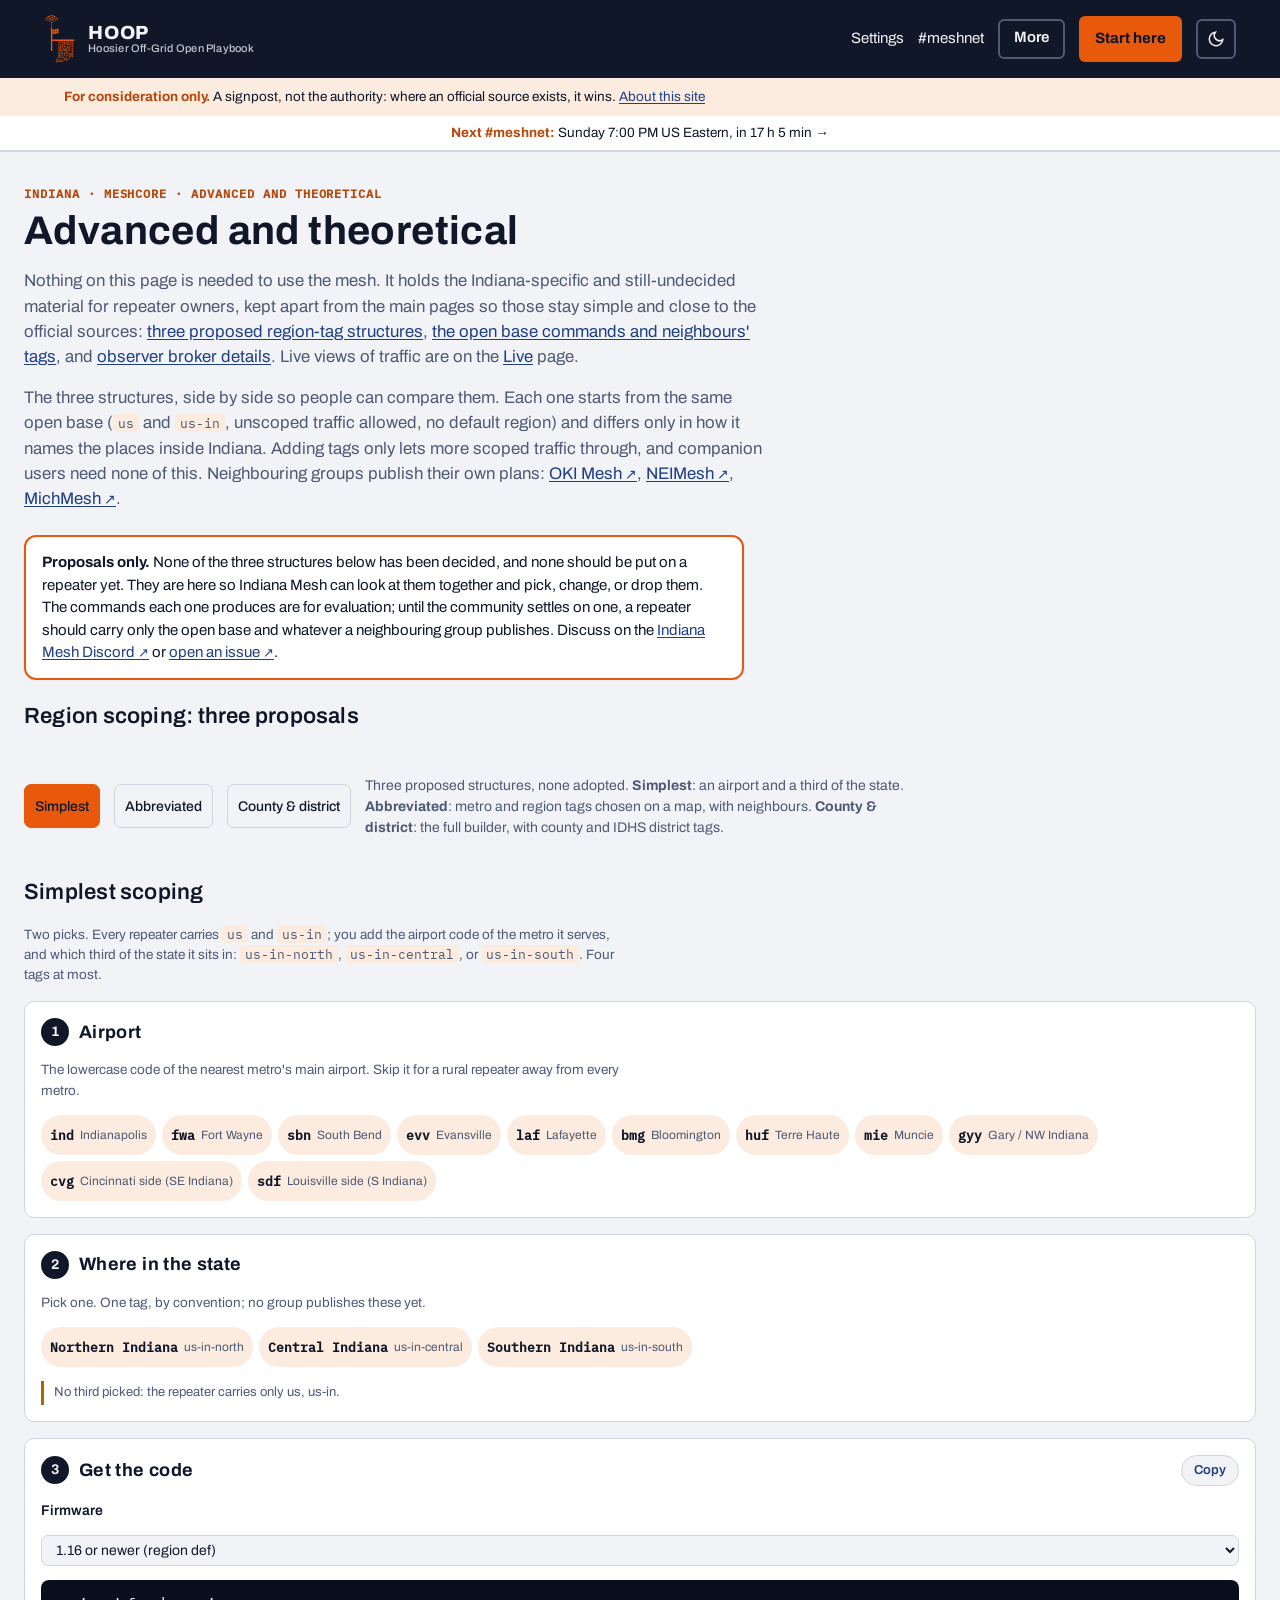
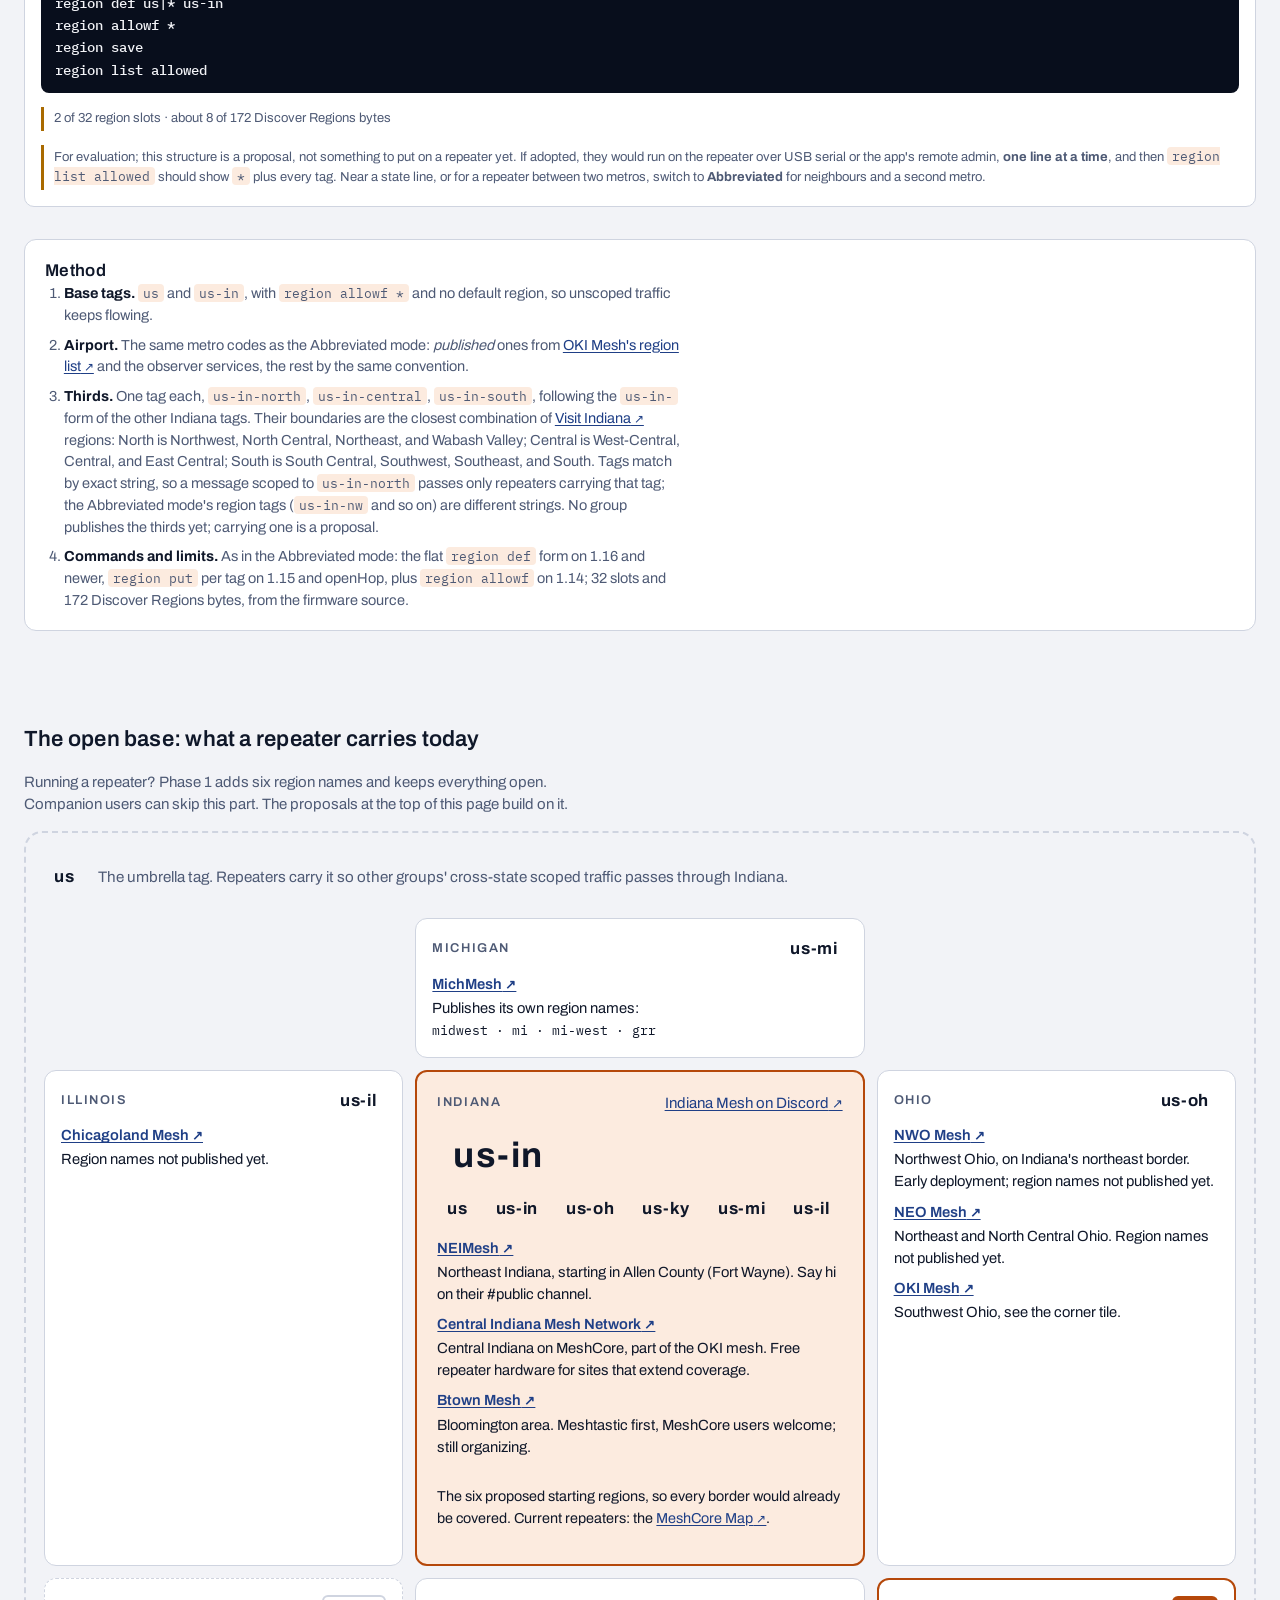
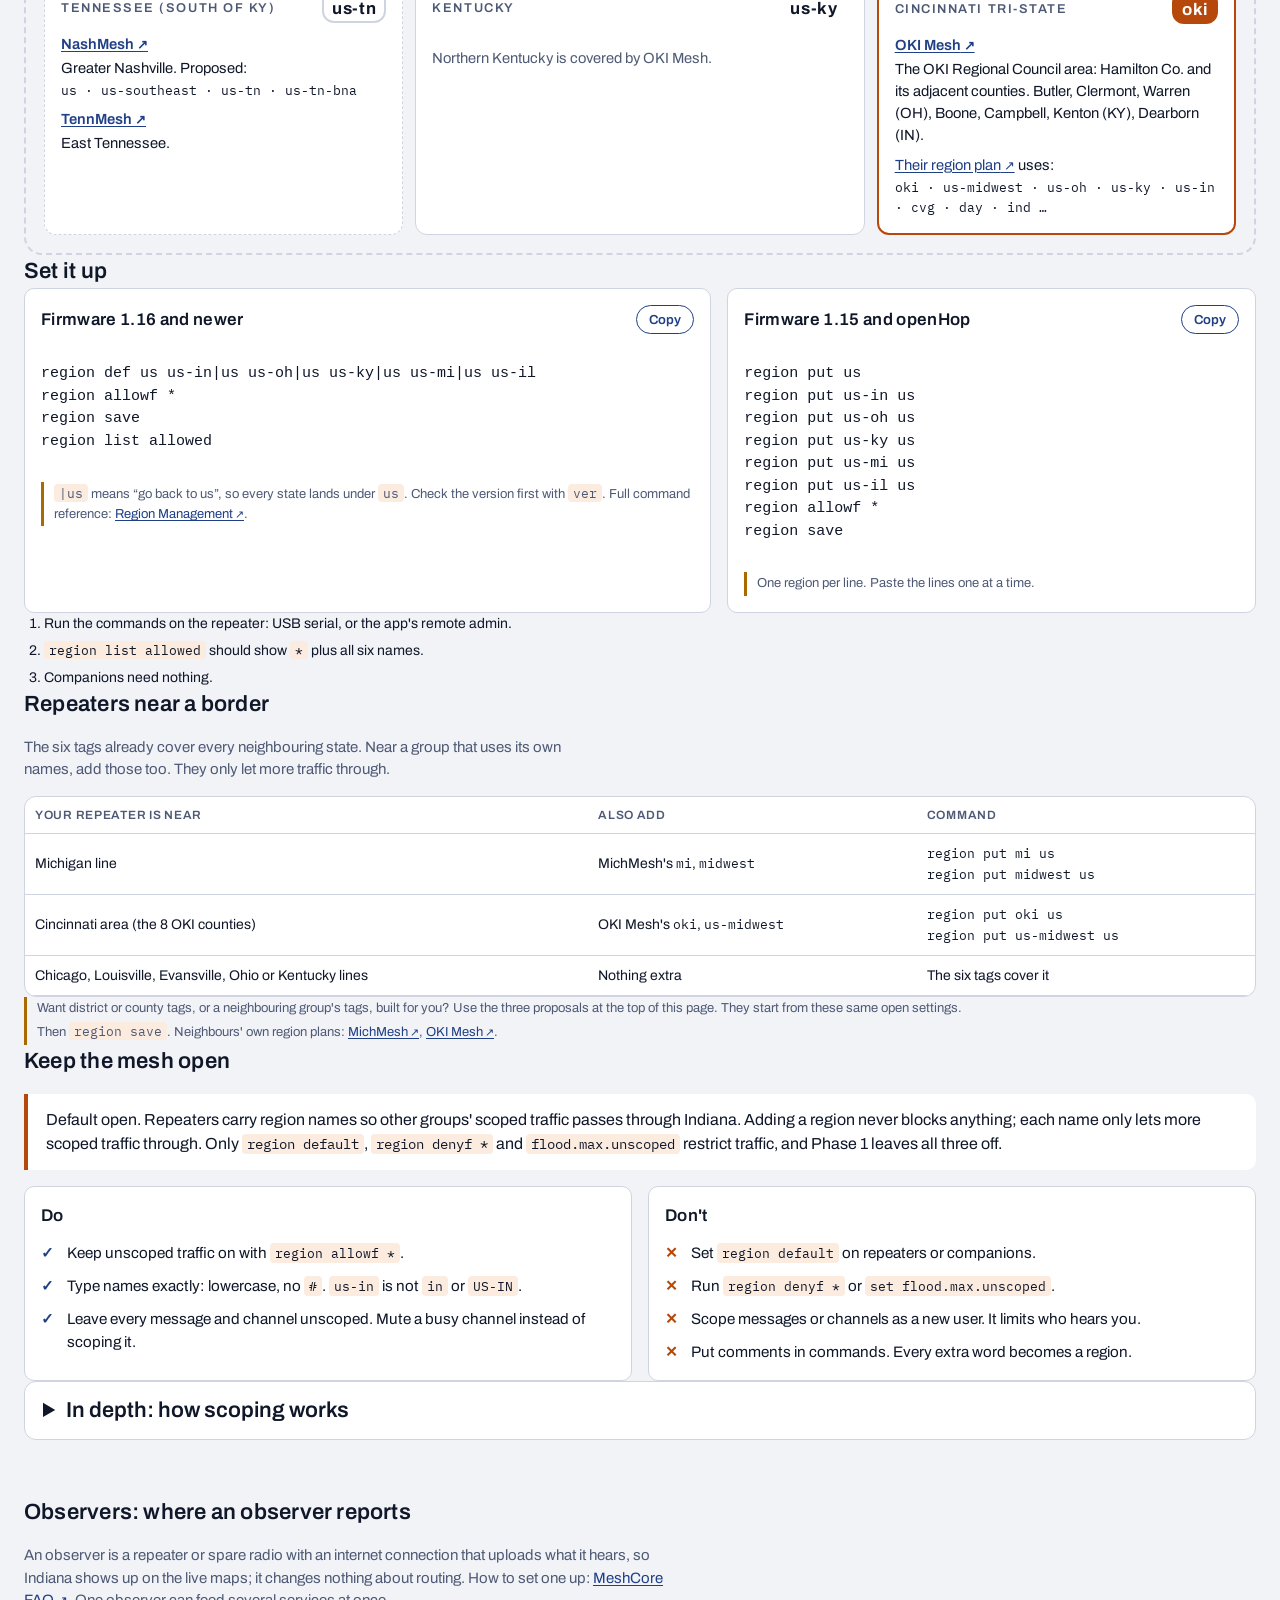
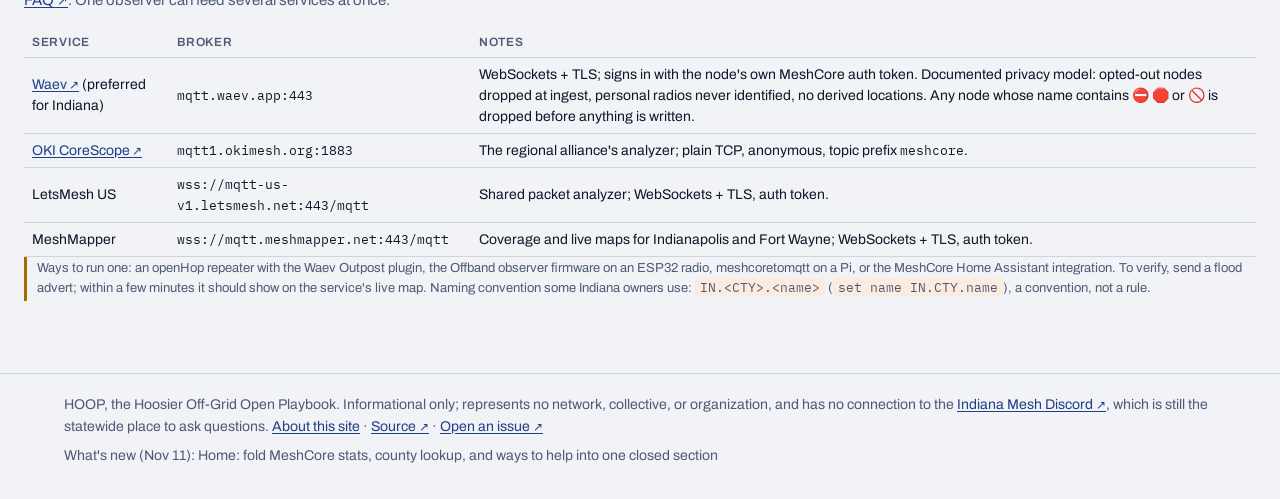
==== advanced/index.html @ 1ed146c5 "Home: doors under the headline, plain first screen, shorter nav, report links instead of a form Co-A" ====
<!doctype html>
<html lang="en">
<head>
<meta charset="utf-8">
<script src="../assets/theme.js?v=20261025a"></script>
<meta name="viewport" content="width=device-width, initial-scale=1, viewport-fit=cover">
<meta name="robots" content="noindex, nofollow">
<meta name="description" content="Advanced and theoretical: Indiana-specific material for MeshCore repeater owners, for consideration only. Three proposed region-tag structures, the open base commands, neighbours' tags, and observer brokers.">
<title>Advanced and theoretical · HOOP</title>
<link rel="icon" href="../assets/favicon.svg?v=20261025e" type="image/svg+xml">
<meta property="og:type" content="website">
<meta property="og:site_name" content="HOOP · Hoosier Off-Grid Open Playbook">
<meta property="og:title" content="Advanced and theoretical">
<meta property="og:description" content="Indiana-specific material for MeshCore repeater owners, for consideration only: proposed region structures, open base commands, observer brokers.">
<meta property="og:url" content="https://mutiny19.github.io/hoop/advanced/">
<meta property="og:image" content="https://mutiny19.github.io/hoop/assets/social.png">
<meta property="og:image:width" content="1200">
<meta property="og:image:height" content="630">
<meta name="twitter:card" content="summary_large_image">
<link rel="preload" href="../assets/fonts/archivo.woff2" as="font" type="font/woff2" crossorigin>
<link rel="stylesheet" href="../assets/site.css?v=20261111b">
<style>
/* Advanced: the region scope builder. Tool tokens mapped onto the site's; map tints per theme. */
.sb { --ink: var(--fg); --accent: var(--signal); --accent-soft: var(--signal-soft); --code-ink: var(--code-fg);
  --f-display: var(--display); --f-body: var(--body); --f-mono: var(--mono);
  --county:#dfe6e1; --county-out:#e9ece9; --county-line:#ffffff; --sel:#d99a12; --sel-ink:#3a2700; --home:#9a5d00;
  --ok:#2f7d4a; --warn:#a96a00; --crit:#b3261e;
  --d1:#dbe7e2;--d2:#e3e3d6;--d3:#dde0ea;--d4:#e7ded9;--d5:#d7e6ea;--d6:#e6e0e8;--d7:#dfe8d6;--d8:#ebe3d3;--d9:#d9e1e8;--d10:#e8e0dc;--d11:#e4e6dd;
  max-width: 1280px; margin: 0 auto; padding-inline: 24px; padding-block: 36px 48px; display: grid; gap: 20px; font-size: 15px; line-height: 1.5; }
:root[data-theme="dark"] .sb { --county:#222C44; --county-out:#1A2238; --county-line:#080E1C; --sel:#e7ac2c; --sel-ink:#241800; --home:#ffcf6b;
  --ok:#6cc58a; --warn:#e3a640; --crit:#ff8a80;
  --d1:#22312c;--d2:#2b2d22;--d3:#252a36;--d4:#302824;--d5:#1f3135;--d6:#2e2732;--d7:#263222;--d8:#332c1f;--d9:#232c34;--d10:#312a26;--d11:#2a3027; }
.sb-head { display: grid; gap: 10px; }
.proposal { margin: 14px 0 0; padding: 14px 16px; border: 2px solid var(--beacon); border-radius: 12px; background: var(--panel); font-size: 15px; line-height: 1.5; max-width: 80ch; }
.part-h { font-size: 26px; font-weight: 800; margin: 34px 0 6px; }
.owners, .observers { margin-top: 36px; }
.observers .owner-intro { color: var(--muted); max-width: 74ch; }
.observers .tablewrap { overflow-x: auto; } .observers table { border-collapse: collapse; width: 100%; font-size: 14px; } .observers th, .observers td { text-align: left; padding: 8px 10px; border-bottom: 1px solid var(--line); vertical-align: top; } .observers code { font-family: var(--mono); }
.owners /* route-marker style region tags */
.tag{ display: inline-flex; align-items: center; font: 700 1.05rem/1 var(--display); letter-spacing: .04em;
  background: var(--shield); color: var(--shield-fg); padding: 6px 10px 5px; border-radius: 6px 6px 12px 12px; white-space: nowrap; }
.owners .tag.big{ font-size: 2.2rem; padding: 10px 16px 8px; border-radius: 8px 8px 18px 18px; }
.owners .tag.alt{ background: transparent; color: var(--fg); box-shadow: inset 0 0 0 2px var(--line); }
.owners .tag.oki{ background: var(--signal); color: var(--panel); }
.owners /* the map */
.frame{ border: 2px dashed var(--line); border-radius: 18px; padding: 18px; display: grid; gap: 14px; }
.owners .frame-head{ display: flex; flex-wrap: wrap; align-items: center; gap: 10px 14px; }
.owners .frame-head p{ color: var(--muted); font-size: .95rem; min-width: 0; flex: 1 1 280px; }
.owners .map{ display: grid; gap: 12px; grid-template-columns: 1fr 1.25fr 1fr;
  grid-template-areas: ". mi ." "il in oh" "tn ky oki"; }
.owners .cell{ background: var(--panel); border: 1px solid var(--line); border-radius: 12px; padding: 16px; display: grid; gap: 10px; align-content: start; min-width: 0; }
.owners .cell .top{ display: flex; align-items: center; justify-content: space-between; gap: 10px; flex-wrap: wrap; }
.owners .state{ font: 600 .8rem/1 var(--body); letter-spacing: .12em; text-transform: uppercase; color: var(--muted); }
.owners .cell p{ font-size: .92rem; color: var(--muted); }
.owners .cell ul{ margin: 0; padding: 0; list-style: none; display: grid; gap: 8px; font-size: .92rem; }
.owners .cell li{ display: grid; gap: 2px; }
.owners .cell li strong{ font-weight: 600; color: var(--fg); }
.owners .uses{ font-family: var(--mono); font-size: .82rem; color: var(--fg); overflow-wrap: anywhere; }
.owners .in{ grid-area: in; background: var(--signal-soft); border: 2px solid var(--signal); padding: 20px; gap: 14px; }
.owners .in .tags{ display: flex; flex-wrap: wrap; gap: 8px; }
.owners .in .count{ font-size: .9rem; color: var(--fg); font-variant-numeric: tabular-nums; }
.owners .mi{ grid-area: mi; }
.owners .il{ grid-area: il; }
.owners .oh{ grid-area: oh; }
.owners .ky{ grid-area: ky; }
.owners .tn{ grid-area: tn; }
.owners .oki{ grid-area: oki; }
.owners .cell.oki{ border: 2px solid var(--signal); }
.owners .cell.tn{ border-style: dashed; }
.owners .setup{ display: grid; grid-template-columns: 1.3fr 1fr; gap: 16px; }
.owners .panel{ background: var(--panel); border: 1px solid var(--line); border-radius: 12px; padding: 18px; display: grid; gap: 12px; min-width: 0; align-content: start; }
.owners .panel .head{ display: flex; justify-content: space-between; align-items: center; gap: 10px; flex-wrap: wrap; }
.owners .note{ font-size: .9rem; color: var(--muted); }
.owners button.copy{ font: 600 .82rem/1 var(--body); background: transparent; color: var(--link); border: 1px solid var(--link); border-radius: 999px; padding: 7px 12px; cursor: pointer; }
.owners button.copy:hover{ background: var(--link); color: var(--panel); }
.owners .steps{ margin: 0; padding-left: 1.2em; display: grid; gap: 6px; font-size: .95rem; }
.owners .steps code, .owners .rules code, .owners td code, .owners .why code{ font-family: var(--mono); font-size: .88em; }
.owners /* rules */
.rules{ display: grid; grid-template-columns: repeat(2, minmax(0, 1fr)); gap: 16px; }
.owners .rules ul{ margin: 0; padding: 0; list-style: none; display: grid; gap: 10px; }
.owners .rules li{ padding-left: 26px; position: relative; font-size: .95rem; }
.owners .rules li::before{ position: absolute; left: 0; top: 0; font-weight: 700; font-family: var(--body); }
.owners .do li::before{ content: "✓"; color: var(--link); }
.owners .dont li::before{ content: "✕"; color: var(--signal); }
.owners .why{ background: var(--panel); border-left: 4px solid var(--signal); padding: 14px 18px; border-radius: 0 10px 10px 0; font-size: 1rem; }
.owners /* neighbours table */
.tablewrap{ overflow-x: auto; border: 1px solid var(--line); border-radius: 12px; background: var(--panel); }
.owners .hear .panel p{ font-size: .93rem; color: var(--muted); }
.owners .owner-intro{ color: var(--muted); max-width: 64ch; }
.owners details.depth{ background: var(--panel); border: 1px solid var(--line); border-radius: 12px; padding: 4px 18px; }
.owners details.depth summary{ cursor: pointer; font: 600 1.35rem/1 var(--display); padding: 14px 0; }
.owners details.depth[open]{ padding-bottom: 18px; }
.owners .depth-list{ margin: 0; padding: 0; list-style: none; display: grid; gap: 12px; }
.owners .depth-list li{ display: grid; gap: 3px; border-top: 1px solid var(--line); padding-top: 12px; font-size: .94rem; }
.owners .depth-list li strong{ font-weight: 600; }
.owners .depth-list .eg{ font-family: var(--mono); font-size: .82rem; color: var(--muted); overflow-wrap: anywhere; }
.owners .ok{ color: var(--link); font-weight: 600; }
.owners .no{ color: var(--signal); font-weight: 600; }
.owners .border-box .panel p, .owners .border-box .panel li{ font-size: .94rem; }
.owners .addons{ width: 100%; min-width: 0; }
.owners .addons td, .owners .addons th{ padding: 9px 10px; }
.owners .flow .panel h3{ font-size: 1.2rem; }
.owners .flow .panel p{ font-size: .93rem; color: var(--muted); }
@media (max-width: 760px) {.owners .map{ grid-template-columns: 1fr; grid-template-areas: "in" "mi" "il" "oh" "ky" "oki" "tn"; }.owners .setup, .owners .rules{ grid-template-columns: 1fr; }}
@media (prefers-reduced-motion: no-preference) {.owners button.copy{ transition: background .15s, color .15s; }}
.mode { display: flex; flex-wrap: wrap; align-items: center; gap: 8px 14px; margin: 22px 0 18px; }
.mode-btn { font: 700 15px/1 var(--body); border: 2px solid var(--line); background: var(--panel); color: var(--fg); border-radius: 8px; padding: 12px 18px; min-height: 44px; cursor: pointer; }
.mode-btn[aria-pressed="true"] { background: var(--beacon); border-color: var(--beacon); color: #0F1729; }
.mode-help { flex: 1 1 320px; font-size: 14px; color: var(--muted); max-width: 70ch; }
.abbr { display: grid; gap: 16px; margin-bottom: 36px; }
.abbr h2 { font-size: 26px; font-weight: 800; }
.abbr .sub { color: var(--muted); max-width: 74ch; }
.abbr-grid { display: grid; grid-template-columns: minmax(0, 1fr) minmax(0, 1fr) minmax(0, 1fr); gap: 16px; }
.abbr-mapbox svg { width: 100%; height: auto; display: block; }
.abbr-mapbox .cty { fill: var(--panel); stroke: var(--line); stroke-width: 1; }
.abbr-mapbox .cty.d1 { fill: var(--d1); } .abbr-mapbox .cty.d2 { fill: var(--d2); } .abbr-mapbox .cty.d3 { fill: var(--d3); } .abbr-mapbox .cty.d4 { fill: var(--d4); } .abbr-mapbox .cty.d5 { fill: var(--d5); }
.abbr-mapbox .cty.d6 { fill: var(--d6); } .abbr-mapbox .cty.d7 { fill: var(--d7); } .abbr-mapbox .cty.d8 { fill: var(--d8); } .abbr-mapbox .cty.d9 { fill: var(--d9); } .abbr-mapbox .cty.d10 { fill: var(--d10); } .abbr-mapbox .cty.d11 { fill: var(--d11); }
.abbr-mapbox .cty.dist:not(.metro) { fill: var(--beacon); fill-opacity: .45; }
.abbr-mapbox .cty.metro { fill: var(--signal-soft); }
.abbr-mapbox .cty.pick { cursor: pointer; }
.abbr-mapbox .cty.pick:hover { stroke: var(--beacon); stroke-width: 1.5; }
.abbr-mapbox .cty.metro.on { fill: var(--beacon); }
.abbr-mapbox .cty.metro.near.on { fill: var(--beacon); fill-opacity: .7; }
.abbr-mapbox .cty.dist { stroke: var(--fg); stroke-width: 1.8; }
.abbr-mapbox .dnum { font: 500 11px/1 var(--mono); fill: var(--muted); pointer-events: none; text-anchor: middle; }
.abbr-mapbox .dlbl { font: 700 13px/1 var(--mono); fill: var(--fg); pointer-events: none; text-anchor: middle; paint-order: stroke; stroke: var(--panel); stroke-width: 3px; }
.abbr-mapbox .lbl { cursor: pointer; }
.abbr-mapbox .lbl rect { fill: var(--bg); stroke: var(--fg); stroke-width: 1.6; }
.abbr-mapbox .lbl text { font: 700 14px/1 var(--mono); fill: var(--fg); text-anchor: middle; pointer-events: none; }
.abbr-mapbox .lbl:hover rect, .abbr-mapbox .lbl:focus-visible rect { stroke: var(--beacon); stroke-width: 2.4; }
.abbr-mapbox .lbl:focus-visible { outline: none; }
.abbr-mapbox .lbl.on rect { fill: var(--beacon); stroke: var(--beacon); }
.abbr-mapbox .lbl.on text { fill: #0F1729; }
.abbr-mapbox .city { font: 500 10px/1 var(--body); fill: var(--muted); pointer-events: none; text-anchor: middle; }
.abbr .panel { background: var(--panel); border: 1px solid var(--line); border-radius: 12px; padding: 18px 20px; display: grid; gap: 10px; align-content: start; }
.abbr .panel h3 { font-size: 18px; font-weight: 700; margin: 0; display: flex; align-items: center; gap: 10px; }
.abbr .panel h4 { font-size: 15px; font-weight: 700; margin: 6px 0 0; }
.abbr .stepnum { display: inline-grid; place-items: center; width: 28px; height: 28px; border-radius: 50%; background: var(--fg); color: var(--bg); font: 700 14px/1 var(--body); flex: none; }
.abbr .step1-grid { display: grid; grid-template-columns: minmax(0, 5fr) minmax(0, 6fr); gap: 20px; align-items: start; }
.abbr .step1-side { display: grid; gap: 10px; align-content: start; }
.abbr .nearby { margin: 0; padding-left: 18px; display: grid; gap: 6px; } .abbr .nearby span { color: var(--muted); }
@media (max-width: 760px) { .abbr .step1-grid { grid-template-columns: 1fr; } }
.abbr .panel .head { display: flex; justify-content: space-between; align-items: center; gap: 10px; }
.abbr .chips { display: flex; flex-wrap: wrap; gap: 8px; }
.abbr .chip { font: 500 14px/1 var(--mono); border: 2px solid var(--line); background: var(--bg); color: var(--fg); border-radius: 999px; padding: 10px 14px; min-height: 40px; cursor: pointer; display: inline-flex; align-items: center; gap: 8px; }
.abbr .chip small { font: 400 12px/1 var(--body); color: var(--muted); }
.abbr .chip[aria-pressed="true"] { background: var(--beacon); border-color: var(--beacon); color: #0F1729; }
.abbr .chip[aria-pressed="true"] small { color: #0F1729; }
.abbr .chip.conv { border-style: dashed; }
.abbr .abbr-actions { display: flex; flex-wrap: wrap; gap: 8px; }
.abbr .chip.all { font-family: var(--body); font-weight: 700; }
.abbr .note { font-size: 13px; color: var(--muted); }
.abbr .alert { padding: 12px 14px; border-radius: 10px; border: 2px solid #c9a227; background: rgba(201, 162, 39, .12); font-size: 14px; line-height: 1.45; }
.abbr .alert.over { border-color: #c0392b; background: rgba(192, 57, 43, .12); font-weight: 600; }
.abbr pre.over { outline: 2px solid #c0392b; }
.abbr .copy:disabled { opacity: .5; cursor: not-allowed; }
.abbr .pub, .abbr .conv { font: 600 11px/1 var(--mono); border: 1px solid var(--line); border-radius: 4px; padding: 3px 6px; }
.abbr .conv { border-style: dashed; }
.abbr pre { margin: 0; background: var(--code-bg); color: var(--code-fg); border-radius: 8px; padding: 12px 14px; font: 500 14px/1.6 var(--mono); overflow-x: auto; white-space: pre; }
.abbr .copy { font: 600 13px/1 var(--body); border: 1px solid var(--line); background: var(--bg); color: var(--link); border-radius: 999px; padding: 8px 12px; cursor: pointer; }
.abbr select { font: 400 15px/1.3 var(--body); padding: 8px 10px; border: 1px solid var(--line); border-radius: 6px; background: var(--bg); color: var(--fg); }
.abbr .k { font-weight: 600; font-size: 14px; }
.method { background: var(--panel); border: 1px solid var(--line); border-radius: 12px; padding: 18px 20px; margin-top: 16px; }
.method h3 { font-size: 18px; font-weight: 700; margin: 0 0 8px; }
.method ol { margin: 0; padding-left: 1.3em; display: grid; gap: 8px; max-width: 80ch; font-size: 14.5px; color: var(--muted); }
.method li strong { color: var(--fg); }
.method a { color: var(--link); }
.abbr-like { background: var(--panel); border: 1px solid var(--line); border-radius: 12px; padding: 18px 20px; display: grid; gap: 10px; margin-top: 16px; }
.abbr-like h3 { font-size: 18px; font-weight: 700; margin: 0; }
.abbr-like .sub { color: var(--muted); max-width: 74ch; }
.abbr-like .chips { display: flex; flex-wrap: wrap; gap: 8px; }
.abbr-like .chip, .abbr .chip.chan { font: 500 14px/1 var(--mono); border: 2px solid var(--line); background: var(--bg); color: var(--fg); border-radius: 999px; padding: 10px 14px; min-height: 40px; cursor: pointer; }
.abbr-like .chip:hover, .abbr .chip.chan:hover { border-color: var(--beacon); }
.abbr .depth { background: var(--panel); border: 1px solid var(--line); border-radius: 12px; padding: 12px 18px; }
.abbr .depth summary { cursor: pointer; font-weight: 700; }
.abbr .depth-list { margin: 10px 0 0; padding-left: 1.2em; display: grid; gap: 8px; }
.abbr .depth-list strong { display: block; }
.abbr .depth-list span { color: var(--muted); font-size: 14px; }
@media (max-width: 1000px) { .abbr-grid { grid-template-columns: 1fr 1fr; } .abbr-map-panel { grid-column: 1 / -1; } }
@media (max-width: 760px) { .abbr-grid { grid-template-columns: 1fr; } }
.sb-head h1 { font-size: clamp(2.2rem, 5.5vw, 3.4rem); font-weight: 800; }
.sb-head .lead { font-size: 1.05rem; max-width: 74ch; }
.sb-head .eyebrow { font: 600 .78rem/1 var(--body); letter-spacing: .14em; text-transform: uppercase; color: var(--signal); }
.sb-head a, .sb-foot a, .sb .sub a, .sb .tc-def a { color: var(--link); }
.sb button.primary, .sb .seg button[aria-pressed=true], .sb button.add[aria-pressed=true] { color: #0F1729; }
.site-nav .go { background: var(--beacon); color: #0F1729; font-weight: 700; padding: 11px 16px; border-radius: 6px; }
@media (max-width: 600px) { .sb { padding-inline: 16px; } }
.sb .clisteps code { background: transparent; padding: 0; color: inherit; }
.sb .panel { grid-template-columns: minmax(0, 1fr); }
.sb-head h1{font-family:var(--f-display);font-weight:700;font-size:clamp(28px,4vw,40px);letter-spacing:.01em;margin:0;line-height:1.05;text-wrap:balance}
.sb-head p{margin:6px 0 0;color:var(--muted);max-width:70ch}
.sb .eyebrow{font-family:var(--f-mono);font-size:12px;letter-spacing:.08em;text-transform:uppercase;color:var(--accent)}
.sb .grid{display:grid;grid-template-columns:minmax(0,1fr) minmax(0,1.05fr);gap:20px;align-items:start}
@media (max-width:900px){.sb .grid{grid-template-columns:minmax(0,1fr)}}
.sb .panel{background:var(--panel);border:1px solid var(--line);border-radius:10px;padding:16px;display:grid;gap:14px;min-width:0}
.sb h2{font-family:var(--f-display);font-weight:600;font-size:22px;margin:0;letter-spacing:.01em}
.sb h3{font-family:var(--f-display);font-weight:600;font-size:17px;margin:0;letter-spacing:.02em}
.sb .sub{color:var(--muted);font-size:13.5px;margin:0}
.sb .mapbox{position:relative}
.sb svg.map{width:100%;height:auto;display:block;max-height:78vh}
.sb svg.map path{fill:var(--dfill,var(--county));stroke:var(--county-line);stroke-width:.8;cursor:pointer;transition:fill .12s}
.sb svg.map path.out{fill:var(--county-out)}
.sb svg.map path:hover{filter:brightness(.93)}
.sb svg.map path.sel{fill:var(--sel);stroke:var(--home);stroke-width:1}
.sb svg.map path.home{fill:var(--home)}
.sb svg.map path:focus-visible{outline:none;stroke:var(--accent);stroke-width:2.4}
.sb svg.map text{font-family:var(--f-mono);font-size:7.5px;fill:var(--muted);pointer-events:none;text-anchor:middle;dominant-baseline:middle;text-transform:uppercase}
.sb svg.map text.sel{fill:var(--sel-ink);font-weight:500}
.sb svg.map text.home{fill:var(--bg);font-weight:500}
.sb .tip{position:absolute;pointer-events:none;background:var(--ink);color:var(--bg);font-size:12.5px;padding:5px 8px;border-radius:6px;white-space:nowrap;font-family:var(--f-mono)}
.sb .legend{display:flex;flex-wrap:wrap;gap:14px;font-size:13px;color:var(--muted)}
.sb .legend span{display:inline-flex;align-items:center;gap:6px}
.sb .sw{width:14px;height:14px;border-radius:3px;display:inline-block;border:1px solid var(--line)}
.sb .row{display:flex;flex-wrap:wrap;gap:8px;align-items:center}
.sb button,.sb select,.sb input[type=text],.sb input[type=number]{font:inherit;font-size:14px;color:var(--ink);background:var(--bg);border:1px solid var(--line);border-radius:7px;padding:6px 10px}
.sb button{cursor:pointer;font-weight:500}
.sb button:hover{border-color:var(--accent)}
.sb button:focus-visible,.sb select:focus-visible,.sb input:focus-visible{outline:2px solid var(--accent);outline-offset:1px}
.sb button.primary{background:var(--accent);color:var(--bg);border-color:var(--accent)}
.sb .seg{display:inline-flex;border:1px solid var(--line);border-radius:8px;overflow:hidden}
.sb .seg button{border:0;border-radius:0;background:transparent;padding:6px 11px}
.sb .seg button[aria-pressed=true]{background:var(--accent);color:var(--bg)}
.sb .opts{display:grid;grid-template-columns:auto minmax(0,1fr);gap:10px 14px;align-items:center}
.sb .opts label.k{font-size:13px;color:var(--muted);font-weight:500}
@media (max-width:480px){.sb .opts{grid-template-columns:minmax(0,1fr)}}
.sb .chk{display:inline-flex;gap:7px;align-items:center;font-size:14px}
.sb .chips{display:flex;flex-wrap:wrap;gap:6px}
.sb .chip{font-family:var(--f-mono);font-size:12.5px;padding:3px 8px;border-radius:999px;background:var(--accent-soft);color:var(--ink);border:1px solid transparent;display:inline-flex;gap:6px;align-items:center}
.sb .chip.home{background:var(--sel);color:var(--sel-ink)}
.sb .chip button{border:0;padding:0 2px;background:transparent;font-size:13px;line-height:1;color:inherit}
.sb .code{background:var(--code-bg);color:var(--code-ink);font-family:var(--f-mono);font-size:13px;border-radius:8px;padding:12px 14px;overflow-x:auto;white-space:pre;line-height:1.6;margin:0}
.sb .codehead{display:flex;justify-content:space-between;align-items:center;gap:8px;flex-wrap:wrap}
.sb .status{display:flex;flex-wrap:wrap;gap:8px}
.sb .pill{font-size:12.5px;font-weight:600;padding:3px 9px;border-radius:999px;border:1px solid currentColor;display:inline-flex;gap:6px;align-items:center;font-variant-numeric:tabular-nums}
.sb .pill.ok{color:var(--ok)}
.sb .pill.warn{color:var(--warn)}
.sb .pill.crit{color:var(--crit)}
.sb .pill.info{color:var(--muted)}
.sb .meter{height:6px;border-radius:3px;background:var(--line);overflow:hidden}
.sb .meter i{display:block;height:100%;background:var(--accent)}
.sb .warnlist{margin:0;padding-left:18px;font-size:13.5px}
.sb .warnlist li.crit{color:var(--crit)}
.sb .warnlist li.warn{color:var(--warn)}
.sb table{border-collapse:collapse;width:100%;font-size:14px}
.sb th,.sb td{text-align:left;padding:6px 8px;border-bottom:1px solid var(--line);vertical-align:middle}
.sb th{font-size:12px;text-transform:uppercase;letter-spacing:.06em;color:var(--muted);font-weight:600}
.sb td code{font-family:var(--f-mono);font-size:12.5px}
.sb .tablewrap{overflow-x:auto}
.sb .steps{margin:0;padding-left:20px;display:grid;gap:6px;font-size:14px}
.sb .steps code,.sb .sub code,.sb p code,.sb li code{font-family:var(--f-mono);font-size:12.5px;background:var(--accent-soft);padding:1px 5px;border-radius:4px}
.sb .note{font-size:13px;color:var(--muted);border-left:3px solid var(--warn);padding:2px 0 2px 10px;margin:0}
.sb .tagcards{display:grid;grid-template-columns:repeat(auto-fit,minmax(min(100%,240px),1fr));gap:10px}
.sb .tagcard{border:1px solid var(--line);border-radius:9px;padding:10px 12px;display:grid;gap:8px;background:var(--bg);align-content:start}
.sb .tagcard.on{border-color:var(--accent);box-shadow:inset 3px 0 0 var(--accent)}
.sb .tc-head{display:flex;justify-content:space-between;align-items:center;gap:8px;flex-wrap:wrap}
.sb .tc-name{font-family:var(--f-mono);font-size:14px;font-weight:500}
.sb .tc-sum{font-size:13px;color:var(--muted);margin:0}
.sb .tc-def{font-size:13.5px;margin:0;line-height:1.55}
.sb .tc-act{display:flex;gap:8px;align-items:center;flex-wrap:wrap}
.sb button.linkish{border:0;background:transparent;padding:2px 4px;color:var(--accent);font-size:13px;text-decoration:underline;text-underline-offset:2px}
.sb button.add[aria-pressed=true]{background:var(--accent);color:var(--bg);border-color:var(--accent)}
.sb .addbar{display:flex;flex-wrap:wrap;gap:8px;align-items:center}
.sb .cap{display:grid;grid-template-columns:repeat(auto-fit,minmax(min(100%,200px),1fr));gap:12px}
.sb .capitem{display:grid;gap:4px;font-size:13px}
.sb .capitem .lbl{display:flex;justify-content:space-between;gap:8px;color:var(--muted);font-variant-numeric:tabular-nums}
.sb .capitem .lbl b{color:var(--ink);font-weight:600}
.sb .capitem.warn .meter i{background:var(--warn)}
.sb .capitem.crit .meter i{background:var(--crit)}
.sb .capitem.warn .lbl b{color:var(--warn)}
.sb .capitem.crit .lbl b{color:var(--crit)}
.sb .capbanner{border:1px solid var(--crit);color:var(--crit);border-radius:8px;padding:8px 12px;font-size:13.5px;font-weight:500}
.sb svg.map{touch-action:pan-y pinch-zoom;user-select:none;-webkit-user-select:none}
.sb .clisteps{list-style:none;margin:0;padding:0;display:grid;gap:8px;counter-reset:st}
.sb .clisteps li{display:grid;grid-template-columns:auto minmax(0,1fr) auto;gap:10px;align-items:center;background:var(--code-bg);color:var(--code-ink);border-radius:8px;padding:8px 10px;counter-increment:st}
.sb .clisteps li::before{content:counter(st);font-family:var(--f-display);font-weight:700;font-size:20px;min-width:22px;text-align:center;color:var(--sel)}
.sb .clisteps li.done{opacity:.5}
.sb .clisteps li.done::before{content:"✓";color:var(--ok)}
.sb .clisteps code{font-family:var(--f-mono);font-size:13px;white-space:pre-wrap;word-break:break-all;line-height:1.5}
.sb .clisteps .meta{display:block;font-family:var(--f-mono);font-size:11px;color:var(--muted);margin-top:2px}
.sb .clisteps .acts{display:flex;gap:6px;align-items:center}
.sb .clisteps button{background:transparent;color:var(--code-ink);border-color:#ffffff33;padding:4px 10px;font-size:13px}
.sb .clisteps label{display:inline-flex;gap:5px;align-items:center;font-size:12.5px;color:var(--code-ink)}
@media (max-width:480px){.sb .clisteps li{grid-template-columns:auto minmax(0,1fr)}
.sb .clisteps .acts{grid-column:2}}
.sb .dchips{display:flex;flex-wrap:wrap;gap:6px;margin-top:6px}
.sb .dchips button{font-size:13px;padding:4px 10px;border-radius:999px;display:inline-flex;gap:6px;align-items:center}
.sb .dchips button .n{font-family:var(--f-mono);font-size:11.5px;color:var(--muted)}
.sb .dchips button[aria-pressed=true]{background:var(--sel);color:var(--sel-ink);border-color:var(--sel)}
.sb .dchips button[aria-pressed=true] .n{color:var(--sel-ink)}
.sb .dchips button.part{border-color:var(--sel);border-style:dashed}
.sb details summary{cursor:pointer;font-weight:600;font-size:14px}
.sb-foot{color:var(--muted);font-size:12.5px;max-width:90ch}
@media (prefers-reduced-motion:reduce){.sb *{transition:none!important}}
</style>
</head>
<body>
<header class="site-head"><div class="bar">
  <a class="brand" href="../"><img class="brand-mark" src="../assets/mark.svg?v=20261025e" alt="" width="34" height="53"><img class="brand-mark-sm" src="../assets/favicon.svg?v=20261025e" alt="" width="30" height="38"><span class="brand-text">HOOP<small>Hoosier Off-Grid Open Playbook</small></span></a>
  <nav class="site-nav" aria-label="Site">
    <button type="button" class="nav-menu" id="navMenu" aria-expanded="false" aria-controls="navMore"><span class="l-more">More</span><span class="l-menu">Menu</span></button>
    <span class="nav-more" id="navMore">
      <a class="main" href="../#protocols">Settings</a>
      <a class="main" href="../meshnet/">#meshnet</a>
      <a href="../#map">Map</a>
      <a href="../live/">Live</a>
      <a href="../channels/">Channel lists</a>
      <a href="../projects/">Projects</a>
      <a href="../emergency/">For agencies</a>
    </span>
    <a class="go" href="../meshcore/">Start here</a>
    <button type="button" class="theme-toggle" id="themeBtn" aria-label="Switch to light mode" title="Switch to light mode"><svg class="i-sun" width="18" height="18" viewBox="0 0 24 24" fill="none" stroke="currentColor" stroke-width="2" aria-hidden="true"><circle cx="12" cy="12" r="4"/><path d="M12 2v2M12 20v2M4.9 4.9l1.4 1.4M17.7 17.7l1.4 1.4M2 12h2M20 12h2M4.9 19.1l1.4-1.4M17.7 6.3l1.4-1.4"/></svg><svg class="i-moon" width="18" height="18" viewBox="0 0 24 24" fill="none" stroke="currentColor" stroke-width="2" aria-hidden="true"><path d="M21 12.8A9 9 0 1 1 11.2 3a7 7 0 0 0 9.8 9.8z"/></svg></button>
  </nav>
</div></header>
<div class="site-notice" role="region" aria-label="Notice"><div class="bar"><b>For consideration only.</b> A signpost, not the authority: where an official source exists, it wins. <a href="../#about">About this site</a></div></div>

<main class="sb">
  <header class="sb-head">
    <span class="eyebrow">Indiana · MeshCore · advanced and theoretical</span>
    <h1>Advanced and theoretical</h1>
    <p class="lead">Nothing on this page is needed to use the mesh. It holds the Indiana-specific and still-undecided material for repeater owners, kept apart from the main pages so those stay simple and close to the official sources: <a href="#scoping">three proposed region-tag structures</a>, <a href="#owners-h">the open base commands and neighbours' tags</a>, and <a href="#observers-h">observer broker details</a>. Live views of traffic are on the <a href="../live/">Live</a> page.</p>
    <p class="lead">The three structures, side by side so people can compare them. Each one starts from the same open base (<code>us</code> and <code>us-in</code>, unscoped traffic allowed, no default region) and differs only in how it names the places inside Indiana. Adding tags only lets more scoped traffic through, and companion users need none of this. Neighbouring groups publish their own plans: <a href="https://docs.okimesh.org/books/oki-mesh-alliance/page/oki-mesh-region-scopes" target="_blank" rel="noopener">OKI Mesh</a>, <a href="https://neimesh.net" target="_blank" rel="noopener">NEIMesh</a>, <a href="https://michmesh.com" target="_blank" rel="noopener">MichMesh</a>.</p>
    <div class="proposal" role="note"><strong>Proposals only.</strong> None of the three structures below has been decided, and none should be put on a repeater yet. They are here so Indiana Mesh can look at them together and pick, change, or drop them. The commands each one produces are for evaluation; until the community settles on one, a repeater should carry only the open base and whatever a neighbouring group publishes. Discuss on the <a href="https://discord.gg/2uwyceSF37" target="_blank" rel="noopener">Indiana Mesh Discord</a> or <a href="https://github.com/mutiny19/hoop/issues/new/choose" target="_blank" rel="noopener">open an issue</a>.</div>
  </header>
  <h2 id="scoping" class="part-h">Region scoping: three proposals</h2>
  <div class="mode" role="group" aria-label="Choose a scoping style">
    <button type="button" class="mode-btn" id="modeSimple" aria-pressed="true">Simplest</button>
    <button type="button" class="mode-btn" id="modeAbbr" aria-pressed="false">Abbreviated</button>
    <button type="button" class="mode-btn" id="modeFull" aria-pressed="false">County &amp; district</button>
    <span class="mode-help">Three proposed structures, none adopted. <strong>Simplest</strong>: an airport and a third of the state. <strong>Abbreviated</strong>: metro and region tags chosen on a map, with neighbours. <strong>County &amp; district</strong>: the full builder, with county and IDHS district tags.</span>
  </div>

  <section id="simple" class="abbr" aria-labelledby="simple-h">
    <h2 id="simple-h">Simplest scoping</h2>
    <p class="sub">Two picks. Every repeater carries <code>us</code> and <code>us-in</code>; you add the airport code of the metro it serves, and which third of the state it sits in: <code>us-in-north</code>, <code>us-in-central</code>, or <code>us-in-south</code>. Four tags at most.</p>
    <section class="panel step" aria-labelledby="s1-h">
      <h3 id="s1-h"><span class="stepnum">1</span> Airport</h3>
      <p class="sub">The lowercase code of the nearest metro's main airport. Skip it for a rural repeater away from every metro.</p>
      <div class="chips" id="simpleMetros"></div>
    </section>
    <section class="panel step" aria-labelledby="s2-h">
      <h3 id="s2-h"><span class="stepnum">2</span> Where in the state</h3>
      <p class="sub">Pick one. One tag, by convention; no group publishes these yet.</p>
      <div class="chips" id="simpleBands"></div>
      <p class="note" id="simpleBandNote"></p>
    </section>
    <section class="panel step" aria-labelledby="s3-h">
      <div class="head"><h3 id="s3-h"><span class="stepnum">3</span> Get the code</h3><button class="copy" type="button" id="simpleCopy">Copy</button></div>
      <label class="k" for="simpleFw">Firmware</label>
      <select id="simpleFw">
        <option value="1.16">1.16 or newer (region def)</option>
        <option value="1.15">1.15 or openHop (region put)</option>
        <option value="1.14">1.14 and older (region put + allowf)</option>
      </select>
      <pre id="simpleOut"></pre>
      <p class="note" id="simpleBudget"></p>
      <p class="note">For evaluation; this structure is a proposal, not something to put on a repeater yet. If adopted, they would run on the repeater over USB serial or the app's remote admin, <strong>one line at a time</strong>, and then <code>region list allowed</code> should show <code>*</code> plus every tag. Near a state line, or for a repeater between two metros, switch to <strong>Abbreviated</strong> for neighbours and a second metro.</p>
    </section>
    <section class="method" aria-labelledby="simple-method-h">
      <h3 id="simple-method-h">Method</h3>
      <ol>
        <li><strong>Base tags.</strong> <code>us</code> and <code>us-in</code>, with <code>region allowf *</code> and no default region, so unscoped traffic keeps flowing.</li>
        <li><strong>Airport.</strong> The same metro codes as the Abbreviated mode: <em>published</em> ones from <a href="https://docs.okimesh.org/books/oki-mesh-alliance/page/oki-mesh-region-scopes" target="_blank" rel="noopener">OKI Mesh's region list</a> and the observer services, the rest by the same convention.</li>
        <li><strong>Thirds.</strong> One tag each, <code>us-in-north</code>, <code>us-in-central</code>, <code>us-in-south</code>, following the <code>us-in-</code> form of the other Indiana tags. Their boundaries are the closest combination of <a href="https://visitindiana.in.gov/regions/" target="_blank" rel="noopener">Visit Indiana</a> regions: North is Northwest, North Central, Northeast, and Wabash Valley; Central is West-Central, Central, and East Central; South is South Central, Southwest, Southeast, and South. Tags match by exact string, so a message scoped to <code>us-in-north</code> passes only repeaters carrying that tag; the Abbreviated mode's region tags (<code>us-in-nw</code> and so on) are different strings. No group publishes the thirds yet; carrying one is a proposal.</li>
        <li><strong>Commands and limits.</strong> As in the Abbreviated mode: the flat <code>region def</code> form on 1.16 and newer, <code>region put</code> per tag on 1.15 and openHop, plus <code>region allowf</code> on 1.14; 32 slots and 172 Discover Regions bytes, from the firmware source.</li>
      </ol>
    </section>
  </section>
  <section id="abbr" class="abbr" aria-labelledby="abbr-h" hidden>
    <h2 id="abbr-h">Abbreviated scoping</h2>
    <p class="sub">The convention, in one sentence: <strong>every repeater carries <code>us</code> and its state as <code>us-in</code>, plus the lowercase three-letter airport code of each metro it serves.</strong> That's it. No default region, unscoped traffic allowed. The same three tags OKI Mesh, Waev, MeshMapper, and the observer firmwares already use for Indiana, so a guess lands on what your neighbours carry.</p>
    <section class="panel step" aria-labelledby="step1-h">
      <h3 id="step1-h"><span class="stepnum">1</span> Where is it?</h3>
      <div class="step1-grid">
        <div>
          <p class="sub">Two kinds of button on the map: <strong>click any county</strong> to add its region (tinted and numbered as on the Visit Indiana map), and <strong>click an airport-code pill</strong> to add that metro (shaded counties). Click again to remove. Pick one, or both.</p>
          <div class="abbr-mapbox"><svg id="abbrMap" viewBox="30 85 470 712" role="group" aria-label="Indiana metro areas by airport code"></svg></div>
        </div>
        <div class="step1-side">
          <h4>Metro areas</h4>
          <p class="sub">Usually one. Two if you sit between them. None is fine for a rural repeater: it still carries <code>us</code> and <code>us-in</code>.</p>
          <div class="chips" id="abbrMetros"></div>
          <div class="abbr-actions"><button type="button" class="chip" id="abbrClear">Clear all</button></div>
          <p class="note"><code>cvg</code> and <code>sdf</code> are the OKI-published codes for the Indiana counties in the Cincinnati and Louisville metros.</p>
          <h4>Regions</h4>
          <p class="sub">If no metro fits, the region. The eleven regions of the state's own <a href="https://visitindiana.in.gov/regions/" target="_blank" rel="noopener">Visit Indiana map</a>, the names most Hoosiers already use: <code>us-in-</code> plus the region's short code. No group publishes these yet; pick a region, a metro, or both.</p>
          <div class="chips" id="abbrDistricts"></div>
          <p class="note"><span class="pub">Published</span> codes appear in OKI Mesh's region list or an observer service's region list. <span class="conv">By convention</span> codes follow the same rule but no group has published them; using one is a proposal, and it only matters once a second repeater carries it.</p>
        </div>
      </div>
    </section>
    <section class="panel step" aria-labelledby="step2-h">
      <h3 id="step2-h"><span class="stepnum">2</span> Does it reach across the state line?</h3>
      <p class="sub">Most Indiana repeaters skip this step. Near a border, add the neighbouring group's own tags, spelled exactly as they publish them; each one only lets more scoped traffic through. <code>oki</code>, <code>us-midwest</code>, <code>us-oh</code>, and <code>us-ky</code> are published by OKI Mesh; <code>mi</code> and <code>midwest</code> by MichMesh; <code>nei</code> by NEIMesh. <code>us-il</code> and <code>us-mi</code> follow the state convention but no group publishes them yet.</p>
      <div class="chips" id="abbrNeighbors"></div>
    </section>
    <section class="panel step" aria-labelledby="step3-h">
      <div class="head"><h3 id="step3-h"><span class="stepnum">3</span> Get the code</h3><button class="copy" type="button" id="abbrCopy">Copy</button></div>
      <label class="k" for="abbrFw">Firmware</label>
      <select id="abbrFw">
        <option value="1.16">1.16 or newer (region def)</option>
        <option value="1.15">1.15 or openHop (region put)</option>
        <option value="1.14">1.14 and older (region put + allowf)</option>
      </select>
      <div class="alert" id="abbrAlert" role="alert" hidden></div>
      <pre id="abbrOut"></pre>
      <p class="note" id="abbrBudget"></p>
      <p class="note">For evaluation; this structure is a proposal, not something to put on a repeater yet. If adopted, they would run on the repeater over USB serial or the app's remote admin, <strong>one line at a time</strong> (each line is its own command; the app sends one per message), and then <code>region list allowed</code> should show <code>*</code> plus every tag. Companions need nothing. Reference: MeshCore's <a href="https://docs.meshcore.io/cli_commands/#region-management-v110" target="_blank" rel="noopener">Region Management</a>.</p>
      <div id="abbrChanPanel">
        <h4>Channel suggestions for what you picked</h4>
        <p class="sub">Scoping is for the rare message you want kept local. For everyday local chat, a channel does the job with nothing to configure on any repeater. Hashtag channels take their key from the name, so anyone who types the same name lands in the same room. Convention: <code>#</code> plus the place name, lowercase, letters only.</p>
        <div class="chips" id="abbrChans"></div>
        <p class="note">Tap to copy, then add it in the MeshCore app. People share channel names worth joining in <code>#porchlight</code>; these are only suggestions that follow the naming rule.</p>
      </div>
    </section>
    <section class="panel step" aria-labelledby="step4-h">
      <h3 id="step4-h"><span class="stepnum">4</span> Also on the mesh nearby</h3>
      <p class="sub">Each group describes its own area and publishes its own tags. Near a state line, theirs is worth joining too; the <a href="../meshcore/#nb-h">start page</a> keeps the full list.</p>
      <ul class="nearby">
        <li><a href="https://okimesh.org" target="_blank" rel="noopener">OKI Mesh</a> <span>southwest Ohio, southeast Indiana, northern Kentucky · <a href="https://docs.okimesh.org/books/oki-mesh-alliance/page/oki-mesh-region-scopes" target="_blank" rel="noopener">region scopes</a></span></li>
        <li><a href="https://neimesh.net" target="_blank" rel="noopener">NEIMesh</a> <span>northeast Indiana, Fort Wayne first</span></li>
        <li><a href="https://www.cimesh.net" target="_blank" rel="noopener">Central Indiana Mesh Network</a> <span>central Indiana, part of the OKI mesh</span></li>
        <li><a href="https://btownmesh.org" target="_blank" rel="noopener">Btown Mesh</a> <span>Bloomington area; Meshtastic first, MeshCore welcome</span></li>
        <li><a href="https://chicagolandmesh.org" target="_blank" rel="noopener">Chicagoland Mesh</a> <span>Chicago area and northwest Indiana</span></li>
        <li><a href="https://michmesh.com" target="_blank" rel="noopener">MichMesh</a> <span>Michigan</span></li>
        <li><a href="https://nwomesh.com" target="_blank" rel="noopener">NWO Mesh</a> <span>northwest Ohio, next to Steuben, DeKalb, and Allen counties</span></li>
        <li><a href="https://neome.sh" target="_blank" rel="noopener">NEO Mesh</a> <span>northeast and north central Ohio</span></li>
        <li><a href="https://nashme.sh" target="_blank" rel="noopener">NashMesh</a> <span>greater Nashville, for the far south</span></li>
      </ul>
    </section>
    <details class="depth">
      <summary>Why these tags and not a hierarchy</summary>
      <ul class="depth-list">
        <li><strong>Tags match by exact string.</strong><span><code>us-in</code> does not imply <code>us</code>, and a nested tree is display only, so a hierarchy buys nothing on the air. What matters is that neighbours carry the identical string.</span></li>
        <li><strong>Invented strings split the mesh.</strong><span>A scoped message is dropped by the first repeater on its path that lacks the exact tag. Codes already published by neighbours and observer services are the ones most likely to be on that path.</span></li>
        <li><strong>Budget.</strong><span>A repeater holds 32 tags and answers Discover Regions in 172 bytes. Three short tags leave room for whatever comes next.</span></li>
        <li><strong>Scope limits what you send, never what you hear.</strong><span>Most people never scope. For local chat a channel like <code>#hamilton</code> or <code>#eastcentral</code> crosses every repeater with nothing to configure.</span></li>
        <li><strong>Why not "central" or "east central" tags.</strong><span>Those names have no agreed county boundaries and no neighbour carries them, so two people following the convention would still pick differently. The ten IDHS districts in the County &amp; district mode are the defined version; the metro codes already cover the same ground.</span></li>
      </ul>
    </details>
    <section class="method" aria-labelledby="abbr-method-h">
      <h3 id="abbr-method-h">Method</h3>
      <ol>
        <li><strong>Base tags.</strong> Every repeater carries <code>us</code> and <code>us-in</code>, with <code>region allowf *</code> and no default region, so unscoped traffic keeps flowing and nothing is held back.</li>
        <li><strong>Metro codes.</strong> The lowercase IATA code of the metro's main airport. Codes marked <em>published</em> are the ones in <a href="https://docs.okimesh.org/books/oki-mesh-alliance/page/oki-mesh-region-scopes" target="_blank" rel="noopener">OKI Mesh's region list</a> and the region lists of the observer services (Waev, MeshMapper, the Offband firmware). Codes marked <em>by convention</em> follow the same rule but no group has published them; listing one here is a proposal.</li>
        <li><strong>Which counties are in a metro.</strong> The counties of the metro statistical area, as the County &amp; district builder already maps them for OKI's metros; <code>cvg</code> and <code>sdf</code> cover the Indiana counties OKI lists in the Cincinnati and Louisville metros. Counties outside every metro have no metro code; they are reached through their district.</li>
        <li><strong>Regions.</strong> The eleven regions of the <a href="https://visitindiana.in.gov/regions/" target="_blank" rel="noopener">Visit Indiana map</a>, with each region's county list taken from its page there (October 2026). Tag form: <code>us-in-</code> plus the region's short code. Note that the County &amp; district builder uses the ten IDHS districts instead, so a few region tags share a code with a district tag that covers a different set of counties (<code>nw</code> and <code>cen</code> are identical; <code>nc</code>, <code>ne</code>, <code>wc</code>, <code>sc</code>, <code>se</code>, <code>sw</code> differ at the edges). A repeater should follow one scheme or the other.</li>
        <li><strong>Neighbours' tags.</strong> Spelled exactly as each group publishes them (<a href="https://docs.okimesh.org/books/oki-mesh-alliance/page/oki-mesh-region-scopes" target="_blank" rel="noopener">OKI Mesh</a>, <a href="https://michmesh.com" target="_blank" rel="noopener">MichMesh</a>, <a href="https://neimesh.net" target="_blank" rel="noopener">NEIMesh</a>), never translated, because tags match by exact string.</li>
        <li><strong>Commands.</strong> The flat <code>region def a|* b|* c</code> form OKI's own examples use on firmware 1.16 and newer; one <code>region put</code> per tag on 1.15 and openHop; plus <code>region allowf</code> per tag on 1.14. Syntax from MeshCore's <a href="https://docs.meshcore.io/cli_commands/#region-management-v110" target="_blank" rel="noopener">Region Management</a> reference.</li>
        <li><strong>Limits shown.</strong> 32 region slots per repeater and a 172-byte Discover Regions reply, from the firmware source; the counter under the commands is tags and bytes against those caps.</li>
        <li><strong>Changing any of this.</strong> Codes, county lists, and districts live in one table in this page's source; propose a change by <a href="https://github.com/mutiny19/hoop/issues/new/choose" target="_blank" rel="noopener">opening an issue</a>, with the published source for the new value.</li>
      </ol>
    </section>
  </section>

  <div id="fullBuilder" hidden>

  <div class="grid">
    <section class="panel" aria-labelledby="map-h">
      <div class="codehead">
        <h2 id="map-h">Coverage</h2>
        <div class="row">
          <button id="btnNeighbors" type="button">Add neighbors of home</button>
          <button id="btnClear" type="button">Clear</button>
        </div>
      </div>
      <p class="sub">First click sets the <b>home county</b>. Click or drag across the map to add several counties at once; start a drag on a selected county to remove. Shift-click a selected county to make it home.</p>
      <div class="addbar">
        <form class="row" id="addForm" style="flex:1;min-width:0">
          <input type="text" id="addIn" list="countyList" placeholder="Marion, Boone, Hamilton OH" aria-label="Add counties by name, separated by commas" style="flex:1;min-width:0">
          <button type="submit">Add</button>
        </form>
        <datalist id="countyList"></datalist>
      </div>
      <div>
        <h3>Districts</h3>
        <p class="sub" style="margin-top:2px">Click to add every county in a district. Click again to remove them.</p>
        <div class="dchips" id="dchips"></div>
      </div>
      <div class="capbanner" id="capMsg" role="status" hidden></div>
      <div class="mapbox" id="mapbox"><svg class="map" id="map" viewBox="0 0 560 860" role="group" aria-label="Indiana and border counties"></svg><div class="tip" id="tip" hidden></div></div>
      <div class="legend">
        <span><i class="sw" style="background:var(--home)"></i>Home</span>
        <span><i class="sw" style="background:var(--sel)"></i>Covered</span>
        <span><i class="sw" style="background:var(--d5)"></i>Indiana (tinted by district)</span>
        <span><i class="sw" style="background:var(--county-out)"></i>Neighboring state</span>
      </div>
      <div class="cap" id="cap"></div>
      <div>
        <h3>Selected</h3>
        <div class="chips" id="chips"></div>
      </div>
    </section>

    <div style="display:grid;gap:20px;min-width:0">
      <section class="panel" aria-labelledby="opt-h">
        <h2 id="opt-h">Options</h2>
        <div class="opts">
          <label class="k" for="naming">Tag format</label>
          <select id="naming">
            <option value="iso">us-in-cen-mrn (matches us-in)</option>
            <option value="prop">in-us-cen-mrn (alternative)</option>
          </select>
          <label class="k" for="fw">Firmware</label>
          <select id="fw">
            <option value="1.16">1.16 or newer (region def)</option>
            <option value="1.15">1.15 (region put)</option>
            <option value="1.14">1.14 (region put + allowf)</option>
          </select>
          <label class="k" for="deflevel">Repeater default</label>
          <select id="deflevel">
            <option value="none" selected>None, stay open (Indiana default)</option>
            <option value="district">District (own adverts stay in district)</option>
            <option value="state">State</option>
            <option value="county">County</option>
            <option value="oki">OKI tri-state</option>
          </select>
          <label class="k" for="maxlen">Step size</label>
          <div class="row">
            <select id="chunkPreset" aria-label="Step size preset">
              <option value="140">Remote CLI in the app · 140</option>
              <option value="155">Serial console · 155</option>
              <option value="100">Cautious · 100</option>
              <option value="60">Very short steps · 60</option>
              <option value="custom">Custom</option>
            </select>
            <input id="maxlen" type="number" min="40" max="160" step="5" value="140" style="width:80px" aria-label="Maximum characters per step">
            <span class="sub">characters per step. The firmware buffer is 160.</span>
          </div>
          <span class="k">Include</span>
          <div class="row" style="gap:16px">
            <label class="chk"><input type="checkbox" id="districtTags"> District tags</label>
            <label class="chk"><input type="checkbox" id="countyTags"> County tags</label>
          </div>
        </div>
      </section>

      <section class="panel" aria-labelledby="tags-h">
        <div class="codehead">
          <h2 id="tags-h">Shared tags</h2>
          <div class="row">
            <button type="button" id="presetOki">Add all OKI tags</button>
            <button type="button" id="presetIn">Phase 1 only</button>
          </div>
        </div>
        <p class="sub">Tags that reach beyond your county and district. Phase 1 is the proposed starting set; add others only if your repeater should pass that group's scoped traffic. Tap Define for what each one means.</p>
        <div class="tagcards" id="tagCards"></div>
        <div class="tagcard">
          <div class="tc-head"><code class="tc-name">custom tag</code><button type="button" class="linkish" data-def="custom" aria-expanded="false">Define</button></div>
          <p class="tc-def" id="def-custom" hidden>A tag your group invents for a specific purpose, such as an emergency net, an event, or a club. It sits at the top level, beside the others. Every repeater that should pass that traffic has to carry the same exact spelling. Lowercase letters, digits, and hyphens, up to 30 characters.</p>
          <form class="row" id="customForm"><input type="text" id="customIn" placeholder="e.g. in-ares" aria-label="New custom tag" style="flex:1;min-width:0;max-width:220px"><button type="submit">Add tag</button></form>
          <div class="chips" id="customChips"></div>
        </div>
      </section>

      <section class="panel" aria-labelledby="rep-h">
        <div class="codehead">
          <h2 id="rep-h">Repeater CLI</h2>
          <button id="copyCli" type="button">Copy all (serial scripts)</button>
        </div>
        <div class="status" id="status"></div>
        <div class="meter" aria-hidden="true"><i id="meter"></i></div>
        <p class="sub" id="cliHint">For evaluation; this structure is a proposal, not something to put on a repeater yet. If adopted: send each step on its own, wait for the reply, then tick it off. Every step fits in one CLI message.</p>
        <ol class="clisteps" id="cliSteps"></ol>
        <ul class="warnlist" id="warnings"></ul>
        <details>
          <summary>Resulting region tree</summary>
          <pre class="code" id="tree" style="margin-top:8px"></pre>
        </details>
        <p class="note">Steps must go in order: later steps refer to tags created earlier. If a step replies <code>Err</code>, fix it before moving on. <code>region def</code> does not clear old tags, so remove any you no longer want with <code>region remove</code> (children first), then run <code>region</code> to confirm each tag shows <code>F</code>.</p>
      </section>

      <section class="panel" aria-labelledby="comp-h">
        <h2 id="comp-h">Companion app</h2>
        <p class="sub">Indiana Mesh doesn't scope conversation: leave the default scope unset and channels unscoped, so messages reach everyone and keep working wherever you travel. Mute a busy channel instead of scoping it. If you run a bot or test pings you want kept local, this shows how. Every scope must be a tag the repeaters along the path carry, or the message stops at the first repeater that lacks it.</p>
        <div class="opts">
          <label class="k" for="compDefault">Default region scope</label>
          <select id="compDefault"></select>
        </div>
        <div>
          <div class="codehead"><h3>Channel scopes</h3><button id="addCh" type="button">Add channel</button></div>
          <div class="tablewrap" style="margin-top:6px">
            <table>
              <thead><tr><th>Channel</th><th>Reach</th><th>Tag to enter</th><th></th></tr></thead>
              <tbody id="chBody"></tbody>
            </table>
          </div>
        </div>
        <div>
          <div class="codehead"><h3>Steps in the MeshCore app</h3><button id="copyComp" type="button">Copy steps</button></div>
          <ol class="steps" id="compSteps"></ol>
        </div>
        <p class="note">Hold off on companion scoping until the repeaters around you carry these tags. Check first with Tools → Discover Regions.</p>
      </section>
    </div>
  </div>

  <footer class="sb-foot">
    Districts follow the <a href="https://www.in.gov/dhs/files/IDHS-Districts-Map.pdf" target="_blank" rel="noopener">IDHS District Map</a>. The district and county codes are Indiana's reference set, maintained on this page; to propose a change, <a href="https://github.com/mutiny19/hoop/issues/new" target="_blank" rel="noopener">open an issue</a>. OKI metro membership is approximated from metro statistical areas; OKI Mesh's own maps govern. Commands are checked against a copy of MeshCore's <code>region def</code> and <code>region put</code> parsing before display, and the limits (32 regions, a 172-byte Discover Regions reply) come from the firmware source. Out-of-state counties add only their state tag and, with OKI metros added, their metro tag. Command reference: <a href="https://docs.meshcore.io/cli_commands/#region-management-v110" target="_blank" rel="noopener">Region Management</a>.
  </footer>
  <section class="method" aria-labelledby="full-method-h">
    <h3 id="full-method-h">Method</h3>
    <ol>
      <li><strong>Start from Phase 1.</strong> <code>us</code>, <code>us-in</code>, <code>us-oh</code>, <code>us-ky</code>, <code>us-mi</code>, <code>us-il</code> with unscoped traffic allowed and no default region. With nothing selected, the output is exactly that.</li>
      <li><strong>Districts.</strong> Indiana's ten homeland-security districts from the <a href="https://www.in.gov/dhs/files/IDHS-Districts-Map.pdf" target="_blank" rel="noopener">IDHS District Map</a>, numbered 1 to 10, with short codes (<code>nw</code>, <code>nc</code>, <code>ne</code>, <code>wc</code>, <code>cen</code>, <code>ec</code>, <code>w</code>, <code>sc</code>, <code>se</code>, <code>sw</code>). Each county belongs to exactly one.</li>
      <li><strong>County codes.</strong> Three letters per county, chosen to be unique across Indiana; the lookup table is in this page's source. Indiana has no agreed statewide list yet, so these are this page's reference set.</li>
      <li><strong>Tag chains.</strong> <code>us-in-&lt;district&gt;-&lt;county&gt;</code> by default (the <code>us-in-cen-mrn</code> format, which keeps <code>us-in</code> as a real tag on the chain), or the <code>in-us-cen-mrn</code> alternative. Only the tags you tick are emitted; the tree shown is display only, since the firmware matches by exact string.</li>
      <li><strong>Shared tags.</strong> OKI Mesh's <code>oki</code>, <code>us-midwest</code>, <code>us-southeast</code>, and metro codes are offered as published; metro membership for out-of-state counties is approximated from metro statistical areas, and OKI's own maps govern.</li>
      <li><strong>Checks before display.</strong> Commands are run through a copy of MeshCore's <code>region def</code> and <code>region put</code> parsing; the 32-slot and 172-byte limits come from the firmware source; steps are sized to the CLI message length you choose.</li>
      <li><strong>Companion side.</strong> The companion panel only shows how a scope would be set; Indiana's starting point leaves companions unscoped. Any scope must be a tag the repeaters along the path carry.</li>
      <li><strong>Changing any of this.</strong> Districts, county codes, and shared tags live in tables in this page's source; propose a change by <a href="https://github.com/mutiny19/hoop/issues/new/choose" target="_blank" rel="noopener">opening an issue</a>, with the published source for the new value.</li>
    </ol>
  </section>
  <div class="panel abbr-like" id="fullChanPanel">
    <h3>Channel suggestions for the counties you picked</h3>
    <p class="sub">For everyday local chat, a channel beats a scope: nothing to configure on any repeater. Convention: <code>#</code> plus the county or city name, lowercase, letters only. Tap to copy.</p>
    <div class="chips" id="fullChans"><span class="sub">Pick counties on the map above.</span></div>
  </div>
  </div>

  <section class="owners" id="owners">
  <section aria-labelledby="owner-h">
    <h2 id="owner-h" class="part-h">The open base: what a repeater carries today</h2>
    <p class="owner-intro">Running a repeater? Phase 1 adds six region names and keeps everything open. Companion users can skip this part. The proposals at the top of this page build on it.</p>
  <div class="frame" aria-label="Region map">
    <div class="frame-head">
      <span class="tag">us</span>
      <p>The umbrella tag. Repeaters carry it so other groups' cross-state scoped traffic passes through Indiana.</p>
    </div>
    <div class="map">
      <div class="cell in">
        <div class="top"><span class="state">Indiana</span><a href="https://discord.gg/2uwyceSF37" target="_blank" rel="noopener">Indiana Mesh on Discord</a></div>
        <span class="tag big">us-in</span>
        <div class="tags">
          <span class="tag">us</span><span class="tag">us-in</span><span class="tag">us-oh</span><span class="tag">us-ky</span><span class="tag">us-mi</span><span class="tag">us-il</span>
        </div>
        <ul>
          <li><strong><a href="https://neimesh.net" target="_blank" rel="noopener">NEIMesh</a></strong>
            <span>Northeast Indiana, starting in Allen County (Fort Wayne). Say hi on their #public channel.</span></li>
          <li><strong><a href="https://www.cimesh.net" target="_blank" rel="noopener">Central Indiana Mesh Network</a></strong>
            <span>Central Indiana on MeshCore, part of the OKI mesh. Free repeater hardware for sites that extend coverage.</span></li>
          <li><strong><a href="https://btownmesh.org" target="_blank" rel="noopener">Btown Mesh</a></strong>
            <span>Bloomington area. Meshtastic first, MeshCore users welcome; still organizing.</span></li>
        </ul>
        <p class="count">The six proposed starting regions, so every border would already be covered. Current repeaters: the <a href="https://map.meshcore.io/?lat=39.85&amp;lon=-86.3&amp;zoom=7&amp;nodes=2" target="_blank" rel="noopener">MeshCore Map</a>.</p>
      </div>

      <div class="cell mi">
        <div class="top"><span class="state">Michigan</span><span class="tag">us-mi</span></div>
        <ul>
          <li><strong><a href="https://michmesh.com" target="_blank" rel="noopener">MichMesh</a></strong>
            <span>Publishes its own region names:</span><span class="uses">midwest · mi · mi-west · grr</span></li>
        </ul>
      </div>

      <div class="cell il">
        <div class="top"><span class="state">Illinois</span><span class="tag">us-il</span></div>
        <ul>
          <li><strong><a href="https://chicagolandmesh.org" target="_blank" rel="noopener">Chicagoland Mesh</a></strong>
            <span>Region names not published yet.</span></li>
        </ul>
      </div>

      <div class="cell oh">
        <div class="top"><span class="state">Ohio</span><span class="tag">us-oh</span></div>
        <ul>
          <li><strong><a href="https://nwomesh.com" target="_blank" rel="noopener">NWO Mesh</a></strong>
            <span>Northwest Ohio, on Indiana's northeast border. Early deployment; region names not published yet.</span></li>
          <li><strong><a href="https://neome.sh" target="_blank" rel="noopener">NEO Mesh</a></strong>
            <span>Northeast and North Central Ohio. Region names not published yet.</span></li>
          <li><strong><a href="https://okimesh.org" target="_blank" rel="noopener">OKI Mesh</a></strong>
            <span>Southwest Ohio, see the corner tile.</span></li>
        </ul>
      </div>

      <div class="cell ky">
        <div class="top"><span class="state">Kentucky</span><span class="tag">us-ky</span></div>
        <p>Northern Kentucky is covered by OKI Mesh.</p>
      </div>

      <div class="cell oki">
        <div class="top"><span class="state">Cincinnati tri-state</span><span class="tag oki">oki</span></div>
        <ul>
          <li><strong><a href="https://okimesh.org" target="_blank" rel="noopener">OKI Mesh</a></strong>
            <span>The OKI Regional Council area: Hamilton Co. and its adjacent counties. Butler, Clermont, Warren (OH), Boone, Campbell, Kenton (KY), Dearborn (IN).</span></li>
          <li><span><a href="https://docs.okimesh.org/books/oki-mesh-alliance/page/oki-mesh-region-scopes" target="_blank" rel="noopener">Their region plan</a> uses:</span>
            <span class="uses">oki · us-midwest · us-oh · us-ky · us-in · cvg · day · ind …</span></li>
        </ul>
      </div>

      <div class="cell tn">
        <div class="top"><span class="state">Tennessee (south of KY)</span><span class="tag alt">us-tn</span></div>
        <ul>
          <li><strong><a href="https://nashme.sh" target="_blank" rel="noopener">NashMesh</a></strong>
            <span>Greater Nashville. Proposed:</span><span class="uses">us · us-southeast · us-tn · us-tn-bna</span></li>
          <li><strong><a href="https://tennmesh.carrd.co" target="_blank" rel="noopener">TennMesh</a></strong>
            <span>East Tennessee.</span></li>
        </ul>
      </div>
    </div>
  </div>


  </section>



  <section aria-labelledby="setup-h">
    <h2 id="setup-h">Set it up</h2>
    <div class="setup">
      <div class="panel">
        <div class="head"><h3>Firmware 1.16 and newer</h3><button class="copy" type="button" data-copy="cmd116">Copy</button></div>
<pre id="cmd116">region def us us-in|us us-oh|us us-ky|us us-mi|us us-il
region allowf *
region save
region list allowed</pre>
        <p class="note"><code>|us</code> means “go back to us”, so every state lands under <code>us</code>. Check the version first with <code>ver</code>. Full command reference: <a href="https://docs.meshcore.io/cli_commands/#region-management-v110" target="_blank" rel="noopener">Region Management</a>.</p>
      </div>
      <div class="panel">
        <div class="head"><h3>Firmware 1.15 and openHop</h3><button class="copy" type="button" data-copy="cmd115">Copy</button></div>
<pre id="cmd115">region put us
region put us-in us
region put us-oh us
region put us-ky us
region put us-mi us
region put us-il us
region allowf *
region save</pre>
        <p class="note">One region per line. Paste the lines one at a time.</p>
      </div>
    </div>
    <ol class="steps">
      <li>Run the commands on the repeater: USB serial, or the app's remote admin.</li>
      <li><code>region list allowed</code> should show <code>*</code> plus all six names.</li>
      <li>Companions need nothing.</li>
    </ol>
  </section>

  <section aria-labelledby="border-h">
    <h2 id="border-h">Repeaters near a border</h2>
    <p class="owner-intro">The six tags already cover every neighbouring state. Near a group that uses its own names, add those too. They only let more traffic through.</p>
    <div class="tablewrap">
      <table class="addons">
        <thead><tr><th>Your repeater is near</th><th>Also add</th><th>Command</th></tr></thead>
        <tbody>
          <tr><td>Michigan line</td><td>MichMesh's <code>mi</code>, <code>midwest</code></td><td><code>region put mi us</code><br><code>region put midwest us</code></td></tr>
          <tr><td>Cincinnati area (the 8 OKI counties)</td><td>OKI Mesh's <code>oki</code>, <code>us-midwest</code></td><td><code>region put oki us</code><br><code>region put us-midwest us</code></td></tr>
          <tr><td>Chicago, Louisville, Evansville, Ohio or Kentucky lines</td><td>Nothing extra</td><td>The six tags cover it</td></tr>
        </tbody>
      </table>
    </div>
    <p class="note">Want district or county tags, or a neighbouring group's tags, built for you? Use the three proposals at the top of this page. They start from these same open settings.</p>
    <p class="note">Then <code>region save</code>. Neighbours' own region plans: <a href="https://michmesh.com" target="_blank" rel="noopener">MichMesh</a>, <a href="https://docs.okimesh.org/books/oki-mesh-alliance/page/oki-mesh-region-scopes" target="_blank" rel="noopener">OKI Mesh</a>.</p>
  </section>

  <section aria-labelledby="rules-h">
    <h2 id="rules-h">Keep the mesh open</h2>
    <p class="why">Default open. Repeaters carry region names so other groups' scoped traffic passes through Indiana. Adding a region never blocks anything; each name only lets more scoped traffic through. Only <code>region default</code>, <code>region denyf *</code> and <code>flood.max.unscoped</code> restrict traffic, and Phase 1 leaves all three off.</p>
    <div class="rules">
      <div class="panel do">
        <h3>Do</h3>
        <ul>
          <li>Keep unscoped traffic on with <code>region allowf *</code>.</li>
          <li>Type names exactly: lowercase, no <code>#</code>. <code>us-in</code> is not <code>in</code> or <code>US-IN</code>.</li>
          <li>Leave every message and channel unscoped. Mute a busy channel instead of scoping it.</li>
        </ul>
      </div>
      <div class="panel dont">
        <h3>Don't</h3>
        <ul>
          <li>Set <code>region default</code> on repeaters or companions.</li>
          <li>Run <code>region denyf *</code> or <code>set flood.max.unscoped</code>.</li>
          <li>Scope messages or channels as a new user. It limits who hears you.</li>
          <li>Put comments in commands. Every extra word becomes a region.</li>
        </ul>
      </div>
    </div>

  </section>

  <details class="depth">
    <summary>In depth: how scoping works</summary>
    <ul class="depth-list">
      <li><strong>Unscoped is the default and stays on.</strong><span>A message with no scope is relayed by every repeater that allows <code>*</code>, which is all of them in Phase 1.</span></li>
      <li><strong>A scoped message needs its exact tag on every repeater along the way.</strong><span>A repeater without that tag silently drops it. One repeater with no regions at all drops every scoped message.</span>
        <span class="eg">sends ind → Indiana repeater (us, us-in, us-oh, us-ky, us-mi, us-il) → <span class="no">dropped</span>, no ind tag</span>
        <span class="eg">sends us-in → same repeater → <span class="ok">forwarded</span></span></li>
      <li><strong>Matching is per tag, never by hierarchy.</strong><span><code>us</code> does not cover <code>us-in</code>. A border repeater carries several states; a message scoped <code>us-in</code> stops at the first repeater that lacks it.</span>
        <span class="eg">sends us → every repeater carries us → <span class="ok">crosses all states</span></span></li>
      <li><strong>Scope controls what you send, not what you hear.</strong><span>Any radio that hears a packet can read it, channel keys aside. A companion just over a state line still hears a message its nearby repeater relayed.</span></li>
      <li><strong>Watch for the one-way reply trap.</strong><span>If someone replies scoped to a tag your side's repeaters lack, you never see it. Leaving messages unscoped avoids this entirely.</span></li>
      <li><strong>Defaults change your own traffic too.</strong><span>A repeater or companion with a default region sends its own adverts and messages scoped. Phase 1 sets no default, so everything you send reaches everyone.</span></li>
    </ul>
    <p class="note">From the source: the MeshCore developer's post on <a href="https://blog.meshcore.io/2026/04/17/default-scope" target="_blank" rel="noopener">default scope</a> and the <a href="https://docs.meshcore.io/cli_commands/#region-management-v110" target="_blank" rel="noopener">Region Management</a> commands.</p>
  </details>


  </section>

  <section class="observers" aria-labelledby="observers-h">
    <h2 id="observers-h" class="part-h">Observers: where an observer reports</h2>
    <p class="owner-intro">An observer is a repeater or spare radio with an internet connection that uploads what it hears, so Indiana shows up on the live maps; it changes nothing about routing. How to set one up: <a href="https://docs.meshcore.io/faq/#38-q-how-do-i-make-my-repeater-an-observer-on-the-mesh" target="_blank" rel="noopener">MeshCore FAQ</a>. One observer can feed several services at once.</p>
    <div class="tablewrap">
      <table class="addons">
        <thead><tr><th>Service</th><th>Broker</th><th>Notes</th></tr></thead>
        <tbody>
          <tr><td><a href="https://waev.app/#/connect" target="_blank" rel="noopener">Waev</a> (preferred for Indiana)</td><td><code>mqtt.waev.app:443</code></td><td>WebSockets + TLS; signs in with the node's own MeshCore auth token. Documented privacy model: opted-out nodes dropped at ingest, personal radios never identified, no derived locations. Any node whose name contains ⛔ 🛑 or 🚫 is dropped before anything is written.</td></tr>
          <tr><td><a href="https://docs.okimesh.org/books/meshcore-I9o/page/mqtt-broker-settings" target="_blank" rel="noopener">OKI CoreScope</a></td><td><code>mqtt1.okimesh.org:1883</code></td><td>The regional alliance's analyzer; plain TCP, anonymous, topic prefix <code>meshcore</code>.</td></tr>
          <tr><td>LetsMesh US</td><td><code>wss://mqtt-us-v1.letsmesh.net:443/mqtt</code></td><td>Shared packet analyzer; WebSockets + TLS, auth token.</td></tr>
          <tr><td>MeshMapper</td><td><code>wss://mqtt.meshmapper.net:443/mqtt</code></td><td>Coverage and live maps for Indianapolis and Fort Wayne; WebSockets + TLS, auth token.</td></tr>
        </tbody>
      </table>
    </div>
    <p class="note">Ways to run one: an openHop repeater with the Waev Outpost plugin, the Offband observer firmware on an ESP32 radio, meshcoretomqtt on a Pi, or the MeshCore Home Assistant integration. To verify, send a flood advert; within a few minutes it should show on the service's live map. Naming convention some Indiana owners use: <code>IN.&lt;CTY&gt;.&lt;name&gt;</code> (<code>set name IN.CTY.name</code>), a convention, not a rule.</p>
  </section>
</main>

<footer class="site-foot"><div class="bar">
  <span>HOOP, the Hoosier Off-Grid Open Playbook. Informational only; represents no network, collective, or organization, and has no connection to the <a href="https://discord.gg/2uwyceSF37" target="_blank" rel="noopener">Indiana Mesh Discord</a>, which is still the statewide place to ask questions. <a href="../#about">About this site</a> · <a href="https://github.com/mutiny19/hoop" target="_blank" rel="noopener">Source</a> · <a href="https://github.com/mutiny19/hoop/issues/new/choose" target="_blank" rel="noopener">Open an issue</a></span>
</div></footer>

<script src="regions.js"></script>
<script src="counties.js"></script>
<script src="builder.js"></script>
<script src="modes.js"></script>
<script src="../assets/site.js?v=20261107d"></script>
</body>
</html>
---- assets/site.css ----
/* Fonts are self-hosted (latin subset, OFL): no third-party request, no flash of other fonts. */
@font-face { font-family: "Archivo"; font-style: normal; font-weight: 400 800; font-stretch: 100%; font-display: swap; src: url(fonts/archivo.woff2) format("woff2"); }
@font-face { font-family: "IBM Plex Mono"; font-style: normal; font-weight: 400; font-display: swap; src: url(fonts/plex-mono-400.woff2) format("woff2"); }
@font-face { font-family: "IBM Plex Mono"; font-style: normal; font-weight: 500; font-display: swap; src: url(fonts/plex-mono-500.woff2) format("woff2"); }
/* HOOP: shared tokens, header and footer. Navy base, HOOP orange accent, cyan for links in the dark theme. */
:root {
  --bg: #F2F3F7;
  --panel: #FFFFFF;
  --fg: #0F1729;
  --muted: #4E5A75;
  --line: #CFD4E0;
  --ink: #0F1729;
  --ink-fg: #F2F3F7;
  --beacon: #E8590C;
  --signal: #B5480A;
  --signal-soft: #FCEBDF;
  --link: #1F3F86;
  --live: #1F7A33;
  --code-bg: #080E1C;
  --code-fg: #F2F3F7;
  --display: "Archivo", "Helvetica Neue", Arial, sans-serif;
  --body: "Archivo", "Helvetica Neue", Arial, sans-serif;
  --mono: "IBM Plex Mono", ui-monospace, "SFMono-Regular", Menlo, monospace;
}
@media (prefers-color-scheme: dark) {
  :root:not([data-theme="light"]) {
    --bg: #080E1C; --panel: #0F1729; --fg: #F2F3F7; --muted: #9AA5BE; --line: #273352;
    --ink: #080E1C; --ink-fg: #F2F3F7; --signal: #FF8A3D; --signal-soft: #2A1A0E;
    --link: #5FD3F0; --live: #40C057; --code-bg: #050A14; --code-fg: #F2F3F7; color-scheme: dark;
  }
}
:root[data-theme="dark"] {
  --bg: #080E1C; --panel: #0F1729; --fg: #F2F3F7; --muted: #9AA5BE; --line: #273352;
  --ink: #080E1C; --ink-fg: #F2F3F7; --signal: #FF8A3D; --signal-soft: #2A1A0E;
  --link: #5FD3F0; --live: #40C057; --code-bg: #050A14; --code-fg: #F2F3F7; color-scheme: dark;
}
* { box-sizing: border-box; }
[hidden] { display: none !important; }
html, body { margin: 0; }
body { background: var(--bg); color: var(--fg); font: 400 16px/1.55 var(--body); }
a { color: var(--link); text-underline-offset: 2px; }
a:focus-visible, button:focus-visible, summary:focus-visible { outline: 2px solid var(--beacon); outline-offset: 2px; }
code { font-family: var(--mono); font-size: .9em; }

.site-head { background: var(--ink); color: var(--ink-fg); }
.site-head .bar { max-width: 1240px; margin: 0 auto; padding: 14px 24px; display: flex; flex-wrap: wrap; align-items: center; justify-content: space-between; gap: 14px; }
.site-head a { color: var(--ink-fg); text-decoration: none; }
.brand { display: flex; align-items: center; gap: 12px; font-weight: 800; font-size: 19px; }
.brand-mark { height: 50px; width: auto; display: block; }
.brand-text { display: flex; flex-direction: column; line-height: 1.05; letter-spacing: .04em; }
.brand-text small { font-weight: 500; font-size: 11px; letter-spacing: .02em; opacity: .8; }
.brand-mark-sm { display: none; }
@media (max-width: 600px) {
  .site-head .bar { padding: 10px 16px; gap: 8px 10px; }
  .brand { gap: 8px; font-size: 17px; }
  .brand-mark { display: none; } .brand-mark-sm { display: block; height: 34px; width: auto; }
  .brand-text small { display: none; }
  .site-nav { gap: 8px; margin-left: auto; }
  .site-nav > a:not(.go) { display: none; }
  .site-nav .go { padding: 8px 12px; font-size: 14px; }
  .nav-more a { display: inline; }
}
.site-nav { display: flex; flex-wrap: wrap; align-items: center; gap: 14px; font-size: 15px; }
.site-nav a[aria-current="page"] { text-decoration: underline; text-decoration-color: var(--beacon); text-decoration-thickness: 2px; text-underline-offset: 6px; }

.site-foot { border-top: 1px solid var(--line); margin-top: 24px; }
.site-foot .bar { max-width: 1200px; margin: 0 auto; padding: 20px 24px 32px; display: flex; flex-wrap: wrap; gap: 8px 24px; font-size: .88rem; color: var(--muted); }

/* Theme switch: dark is the default (set in each page's head); the sun shows in dark mode, the moon in light. */
.theme-toggle { display: inline-flex; align-items: center; justify-content: center; width: 40px; height: 40px; border-radius: 6px; border: 2px solid #4E5A75; background: transparent; color: var(--ink-fg); cursor: pointer; }
.theme-toggle:hover { border-color: var(--beacon); }
.theme-toggle .i-moon { display: none; }
:root[data-theme="light"] .theme-toggle .i-sun { display: none; }
:root[data-theme="light"] .theme-toggle .i-moon { display: inline; }
.theme-toggle .i-wave-off { display: none; }
:root[data-bg="off"] .theme-toggle .i-wave { display: none; }
:root[data-bg="off"] .theme-toggle .i-wave-off { display: inline; }
:root[data-theme="dark"] .site-head { border-bottom: 1px solid var(--line); }

/* Site-wide notice: everything here is for consideration only. */
.site-notice { background: var(--signal-soft); color: var(--fg); border-bottom: 1px solid var(--line); }
.site-notice .bar { max-width: 1200px; margin: 0 auto; padding: 9px 24px; font-size: 13.5px; line-height: 1.45; }
.site-notice b { color: var(--signal); font-weight: 700; }

/* Every link that leaves the site carries the same marker; buttons and cards draw their own. */
a[href^="http"]:where(:not(.btn, .card, .brand, .cta, .go, .layer, .links a, .site-nav a, .way a, .view a))::after { content: " \2197"; font-size: .85em; }

/* Nav: Settings and #meshnet always show on wide screens; the rest sit behind More. On phones everything sits behind Menu. */
.nav-menu { display: inline-flex; order: 2; font: 600 15px/1 var(--body); border: 2px solid #4E5A75; background: transparent; color: var(--ink-fg); border-radius: 6px; padding: 9px 14px; min-height: 40px; cursor: pointer; }
.nav-menu[aria-expanded="true"] { border-color: var(--beacon); }
.nav-menu .l-menu { display: none; }
.nav-more { display: contents; }
.nav-more a.main { order: 1; }
.nav-more a:not(.main) { order: 3; display: none; }
.nav-more.open a:not(.main) { display: inline; }
.site-nav .go { order: 4; }
.site-nav .theme-toggle { order: 5; }
@media (max-width: 760px) {
  .nav-menu .l-more { display: none; } .nav-menu .l-menu { display: inline; }
  .nav-more { display: none; order: 9; width: 100%; flex-wrap: wrap; gap: 14px 18px; padding: 6px 0 2px; }
  .nav-more.open { display: flex; }
  .nav-more a:not(.main), .nav-more a.main { display: inline; }
}

/* Slim "Next #meshnet" bar under the site notice (written by assets/site.js) */
.nextnet { display: block; background: var(--panel); color: var(--fg); border-bottom: 1px solid var(--line); padding: 8px 24px; font-size: 13.5px; line-height: 1.4; text-align: center; text-decoration: none; }
.nextnet b { color: var(--signal); }
.nextnet:hover, .nextnet:focus-visible { text-decoration: underline; }
.rung { max-width: 1100px; margin: 0 auto; padding: 0 24px 40px; font-size: 15px; color: var(--muted); }
.offbar { background: #FFD8A8; color: #0F1729; text-align: center; padding: 8px 16px; font: 600 13.5px/1.4 var(--body); }

/* Printing (agencies forward PDFs): the article only, no chrome, links spelled out */
@media print {
  .site-head, .site-notice, .nextnet, .offbar, .site-foot, .noprint, .layerfold, .cta { display: none !important; }
  body { background: #fff !important; color: #000 !important; }
  a { color: #000 !important; text-decoration: underline; }
  main a[href^="http"]::after { content: " (" attr(href) ")"; font-size: .8em; word-break: break-all; }
  h2, h3 { break-after: avoid; } table, .key, li { break-inside: avoid; }
}
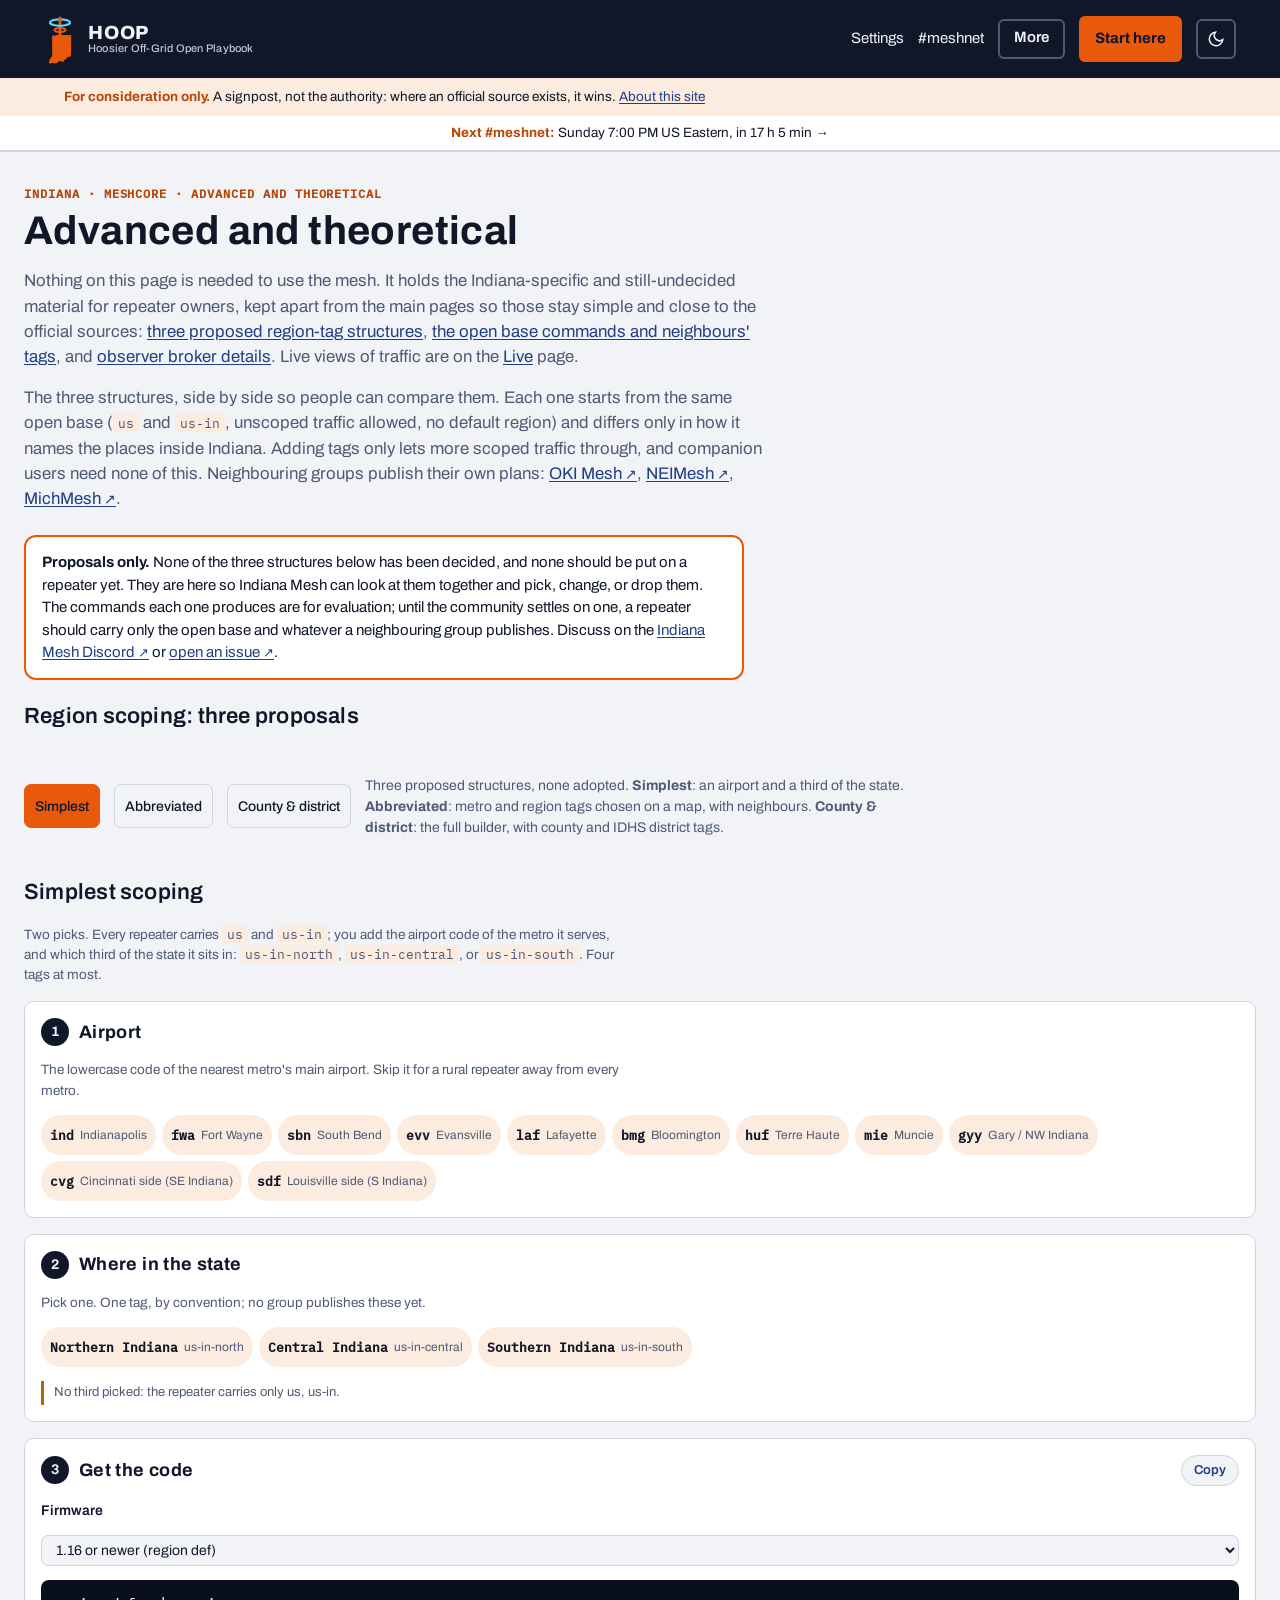
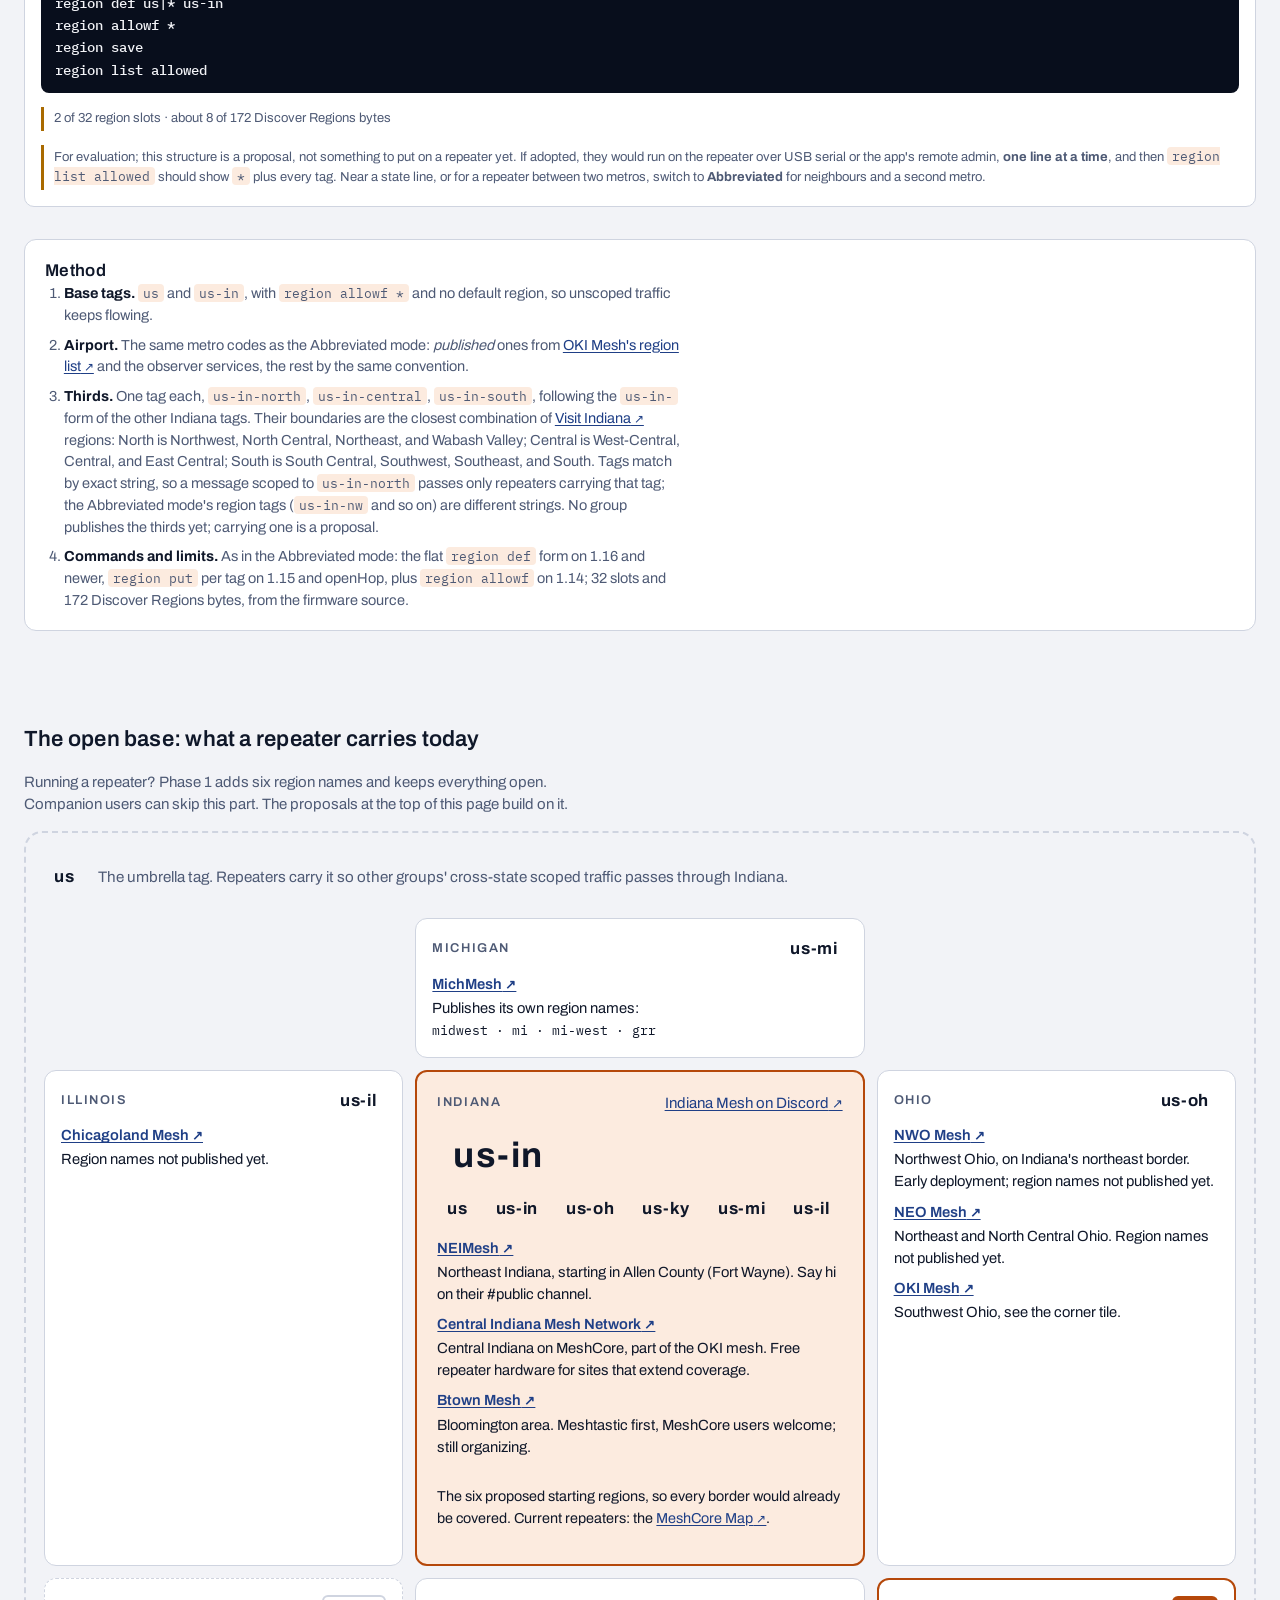
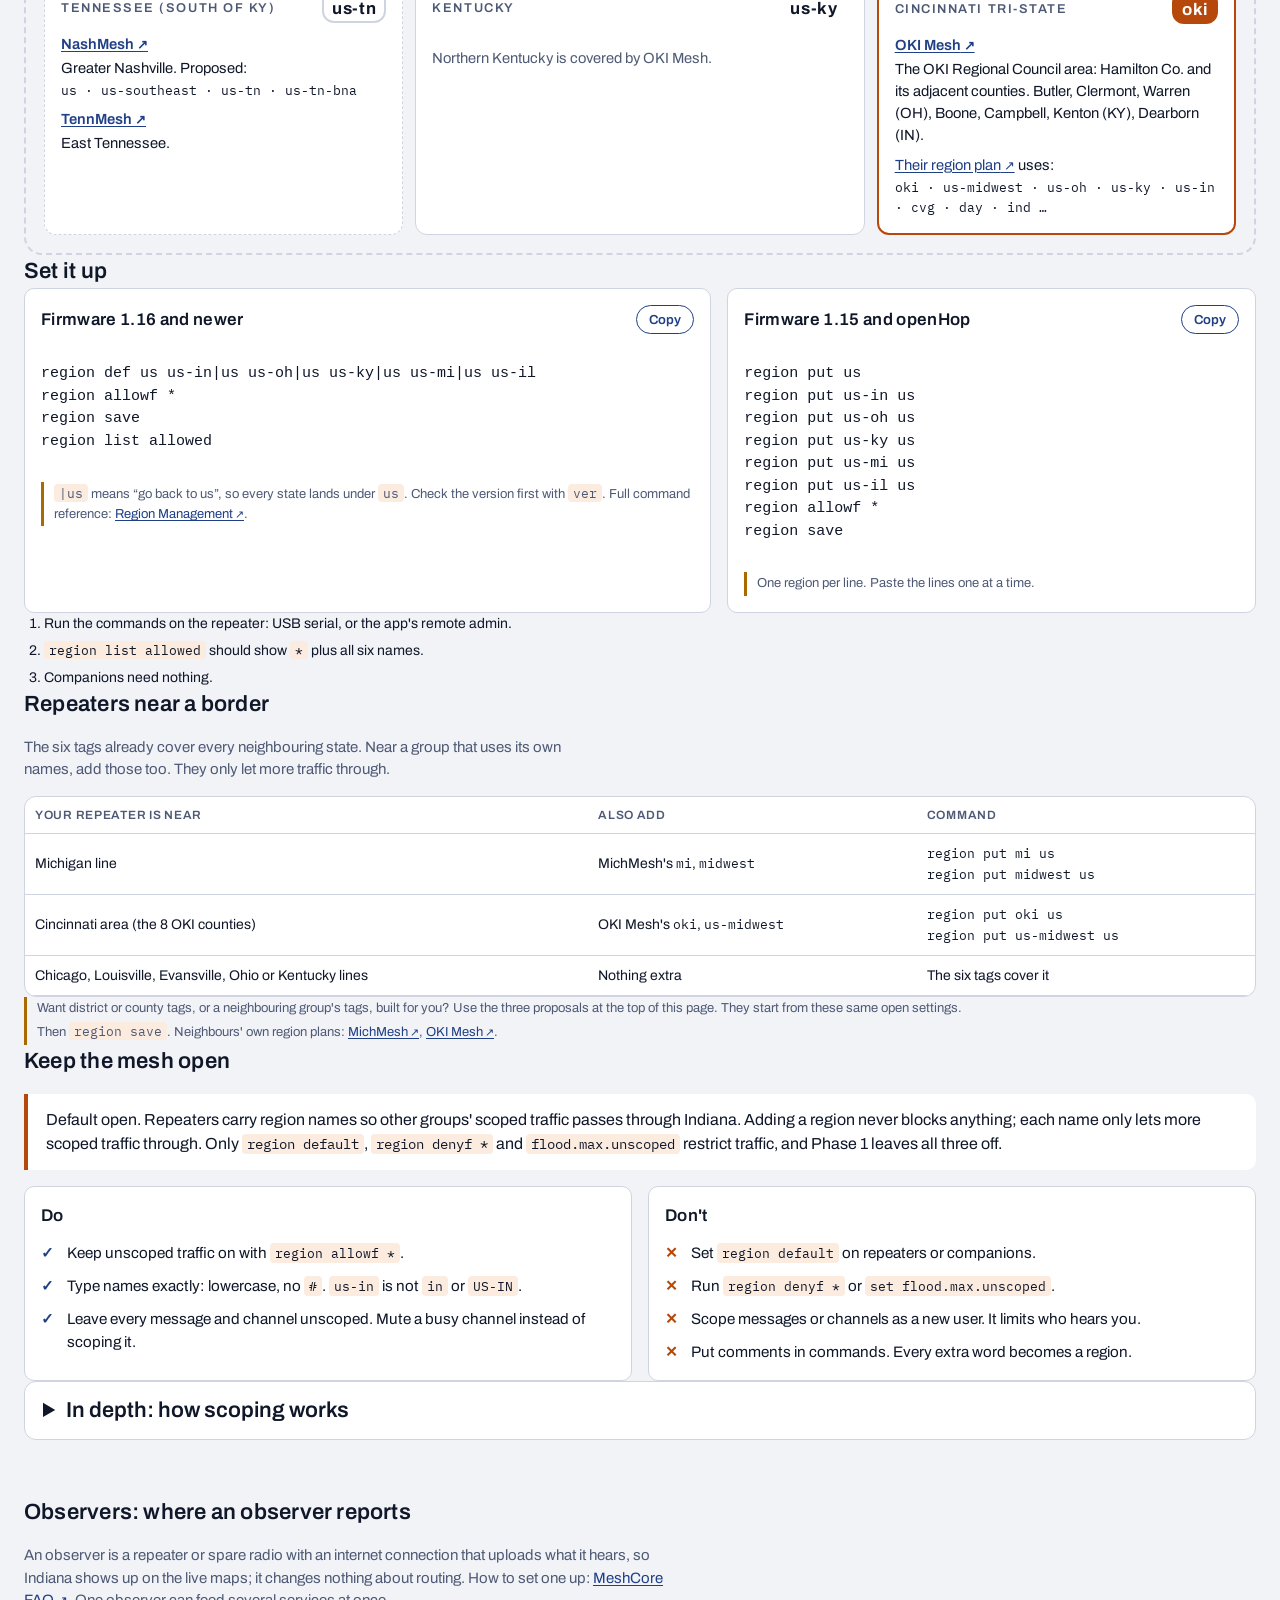
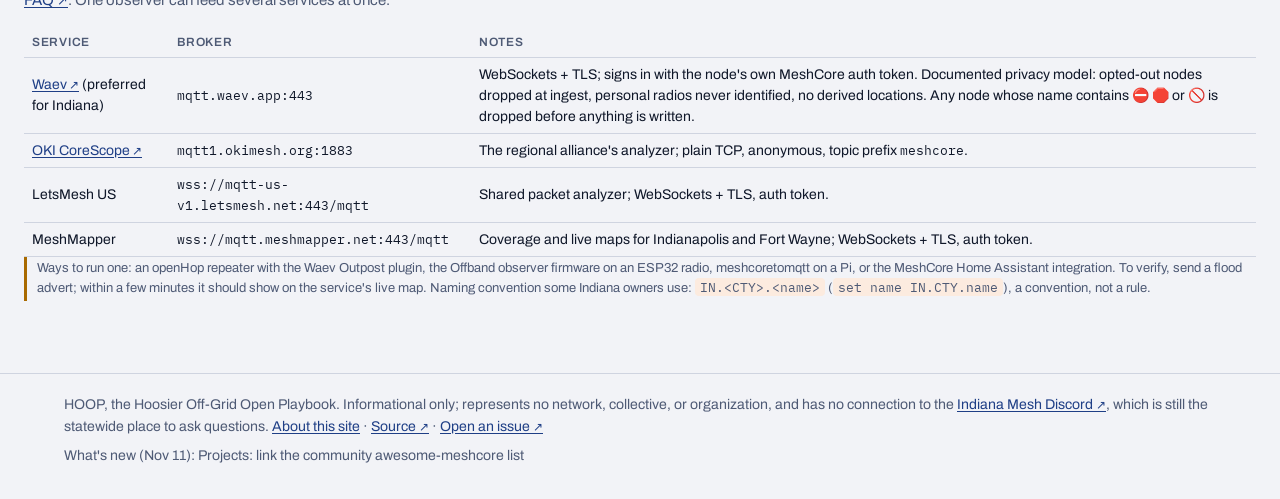
==== commit aee5d10c: "New mark: an antenna rising out of Indiana, its signal rings drawn as hoops Co-Authored-By: Claude F" ====
--- a/advanced/index.html
+++ b/advanced/index.html
@@ -7,7 +7,7 @@
 <meta name="robots" content="noindex, nofollow">
 <meta name="description" content="Advanced and theoretical: Indiana-specific material for MeshCore repeater owners, for consideration only. Three proposed region-tag structures, the open base commands, neighbours' tags, and observer brokers.">
 <title>Advanced and theoretical · HOOP</title>
-<link rel="icon" href="../assets/favicon.svg?v=20261025e" type="image/svg+xml">
+<link rel="icon" href="../assets/favicon.svg?v=20261111m" type="image/svg+xml">
 <meta property="og:type" content="website">
 <meta property="og:site_name" content="HOOP · Hoosier Off-Grid Open Playbook">
 <meta property="og:title" content="Advanced and theoretical">
@@ -295,7 +295,7 @@
 </head>
 <body>
 <header class="site-head"><div class="bar">
-  <a class="brand" href="../"><img class="brand-mark" src="../assets/mark.svg?v=20261025e" alt="" width="34" height="53"><img class="brand-mark-sm" src="../assets/favicon.svg?v=20261025e" alt="" width="30" height="38"><span class="brand-text">HOOP<small>Hoosier Off-Grid Open Playbook</small></span></a>
+  <a class="brand" href="../"><img class="brand-mark" src="../assets/mark.svg?v=20261111m" alt="" width="32" height="50"><img class="brand-mark-sm" src="../assets/favicon.svg?v=20261111m" alt="" width="34" height="34"><span class="brand-text">HOOP<small>Hoosier Off-Grid Open Playbook</small></span></a>
   <nav class="site-nav" aria-label="Site">
     <button type="button" class="nav-menu" id="navMenu" aria-expanded="false" aria-controls="navMore"><span class="l-more">More</span><span class="l-menu">Menu</span></button>
     <span class="nav-more" id="navMore">
@@ -822,6 +822,6 @@
 <script src="counties.js"></script>
 <script src="builder.js"></script>
 <script src="modes.js"></script>
-<script src="../assets/site.js?v=20261107d"></script>
+<script src="../assets/site.js?v=20261111b"></script>
 </body>
 </html>
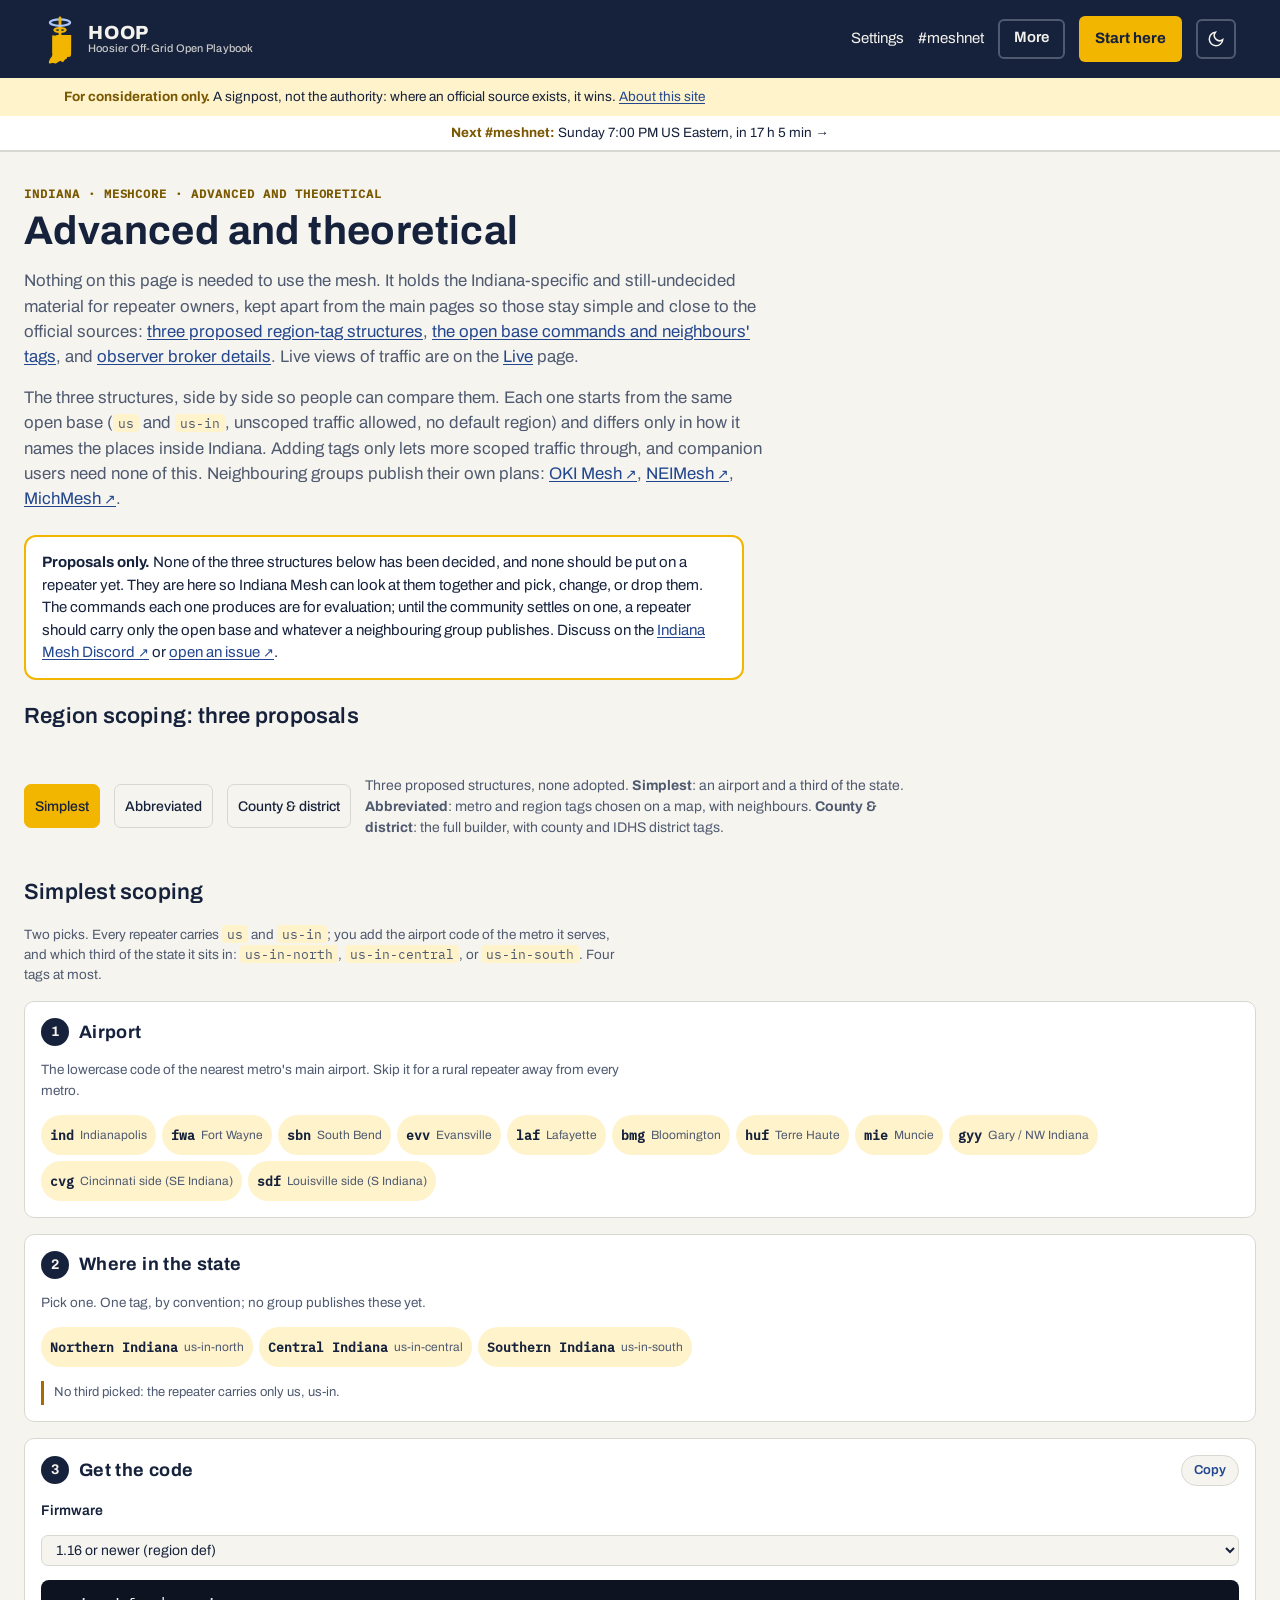
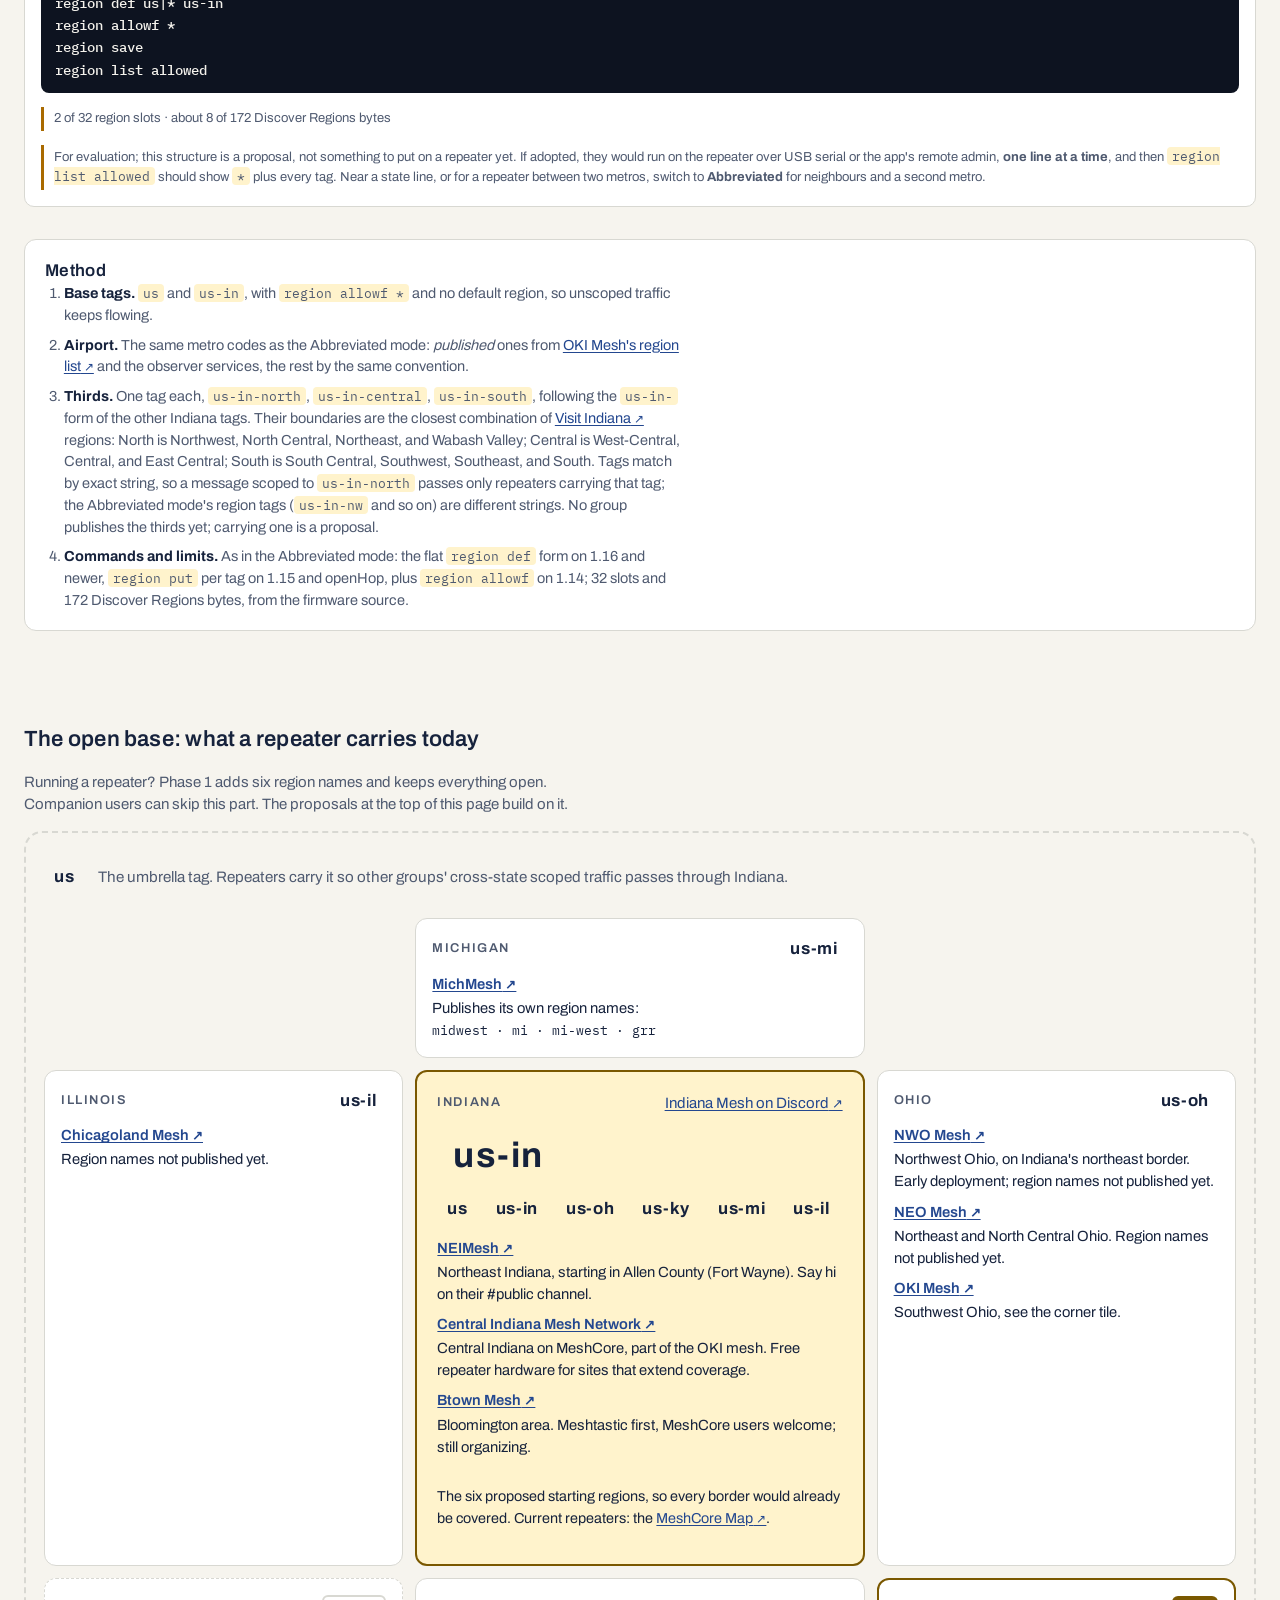
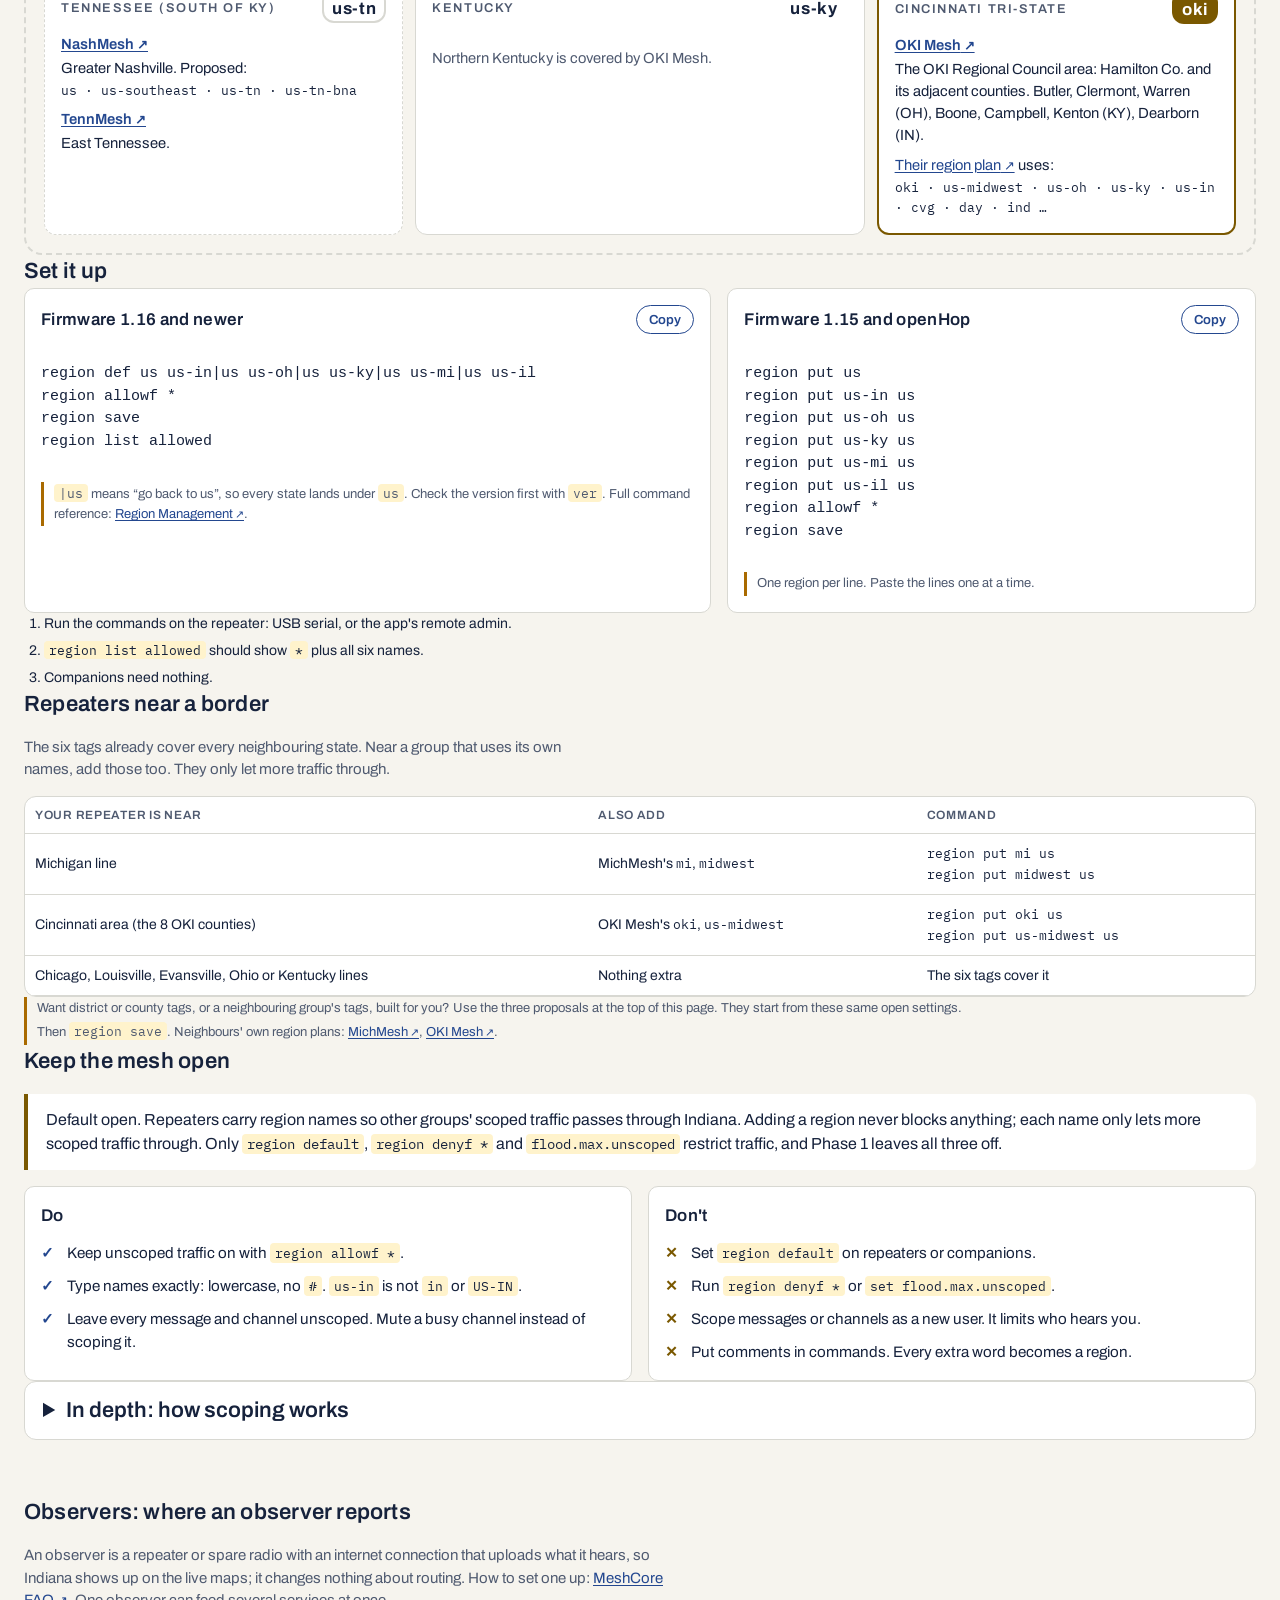
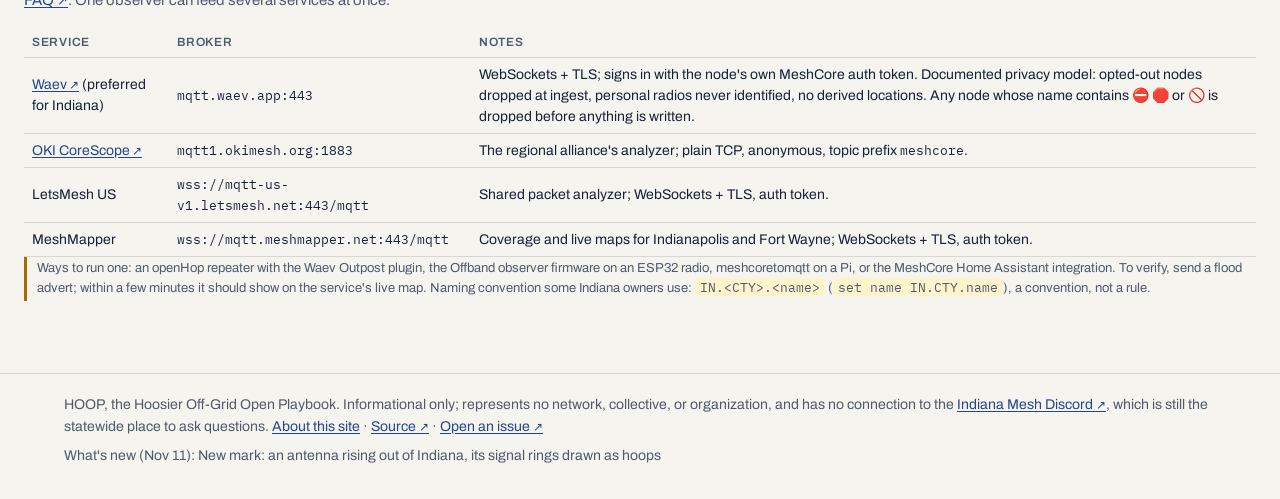
==== commit 942da38e: "Blue and gold theme, light by default; legend under the map; propagation marked as a link Co-Authore" ====
--- a/advanced/index.html
+++ b/advanced/index.html
@@ -2,12 +2,12 @@
 <html lang="en">
 <head>
 <meta charset="utf-8">
-<script src="../assets/theme.js?v=20261025a"></script>
+<script src="../assets/theme.js?v=20261111t"></script>
 <meta name="viewport" content="width=device-width, initial-scale=1, viewport-fit=cover">
 <meta name="robots" content="noindex, nofollow">
 <meta name="description" content="Advanced and theoretical: Indiana-specific material for MeshCore repeater owners, for consideration only. Three proposed region-tag structures, the open base commands, neighbours' tags, and observer brokers.">
 <title>Advanced and theoretical · HOOP</title>
-<link rel="icon" href="../assets/favicon.svg?v=20261111m" type="image/svg+xml">
+<link rel="icon" href="../assets/favicon.svg?v=20261111t" type="image/svg+xml">
 <meta property="og:type" content="website">
 <meta property="og:site_name" content="HOOP · Hoosier Off-Grid Open Playbook">
 <meta property="og:title" content="Advanced and theoretical">
@@ -18,7 +18,7 @@
 <meta property="og:image:height" content="630">
 <meta name="twitter:card" content="summary_large_image">
 <link rel="preload" href="../assets/fonts/archivo.woff2" as="font" type="font/woff2" crossorigin>
-<link rel="stylesheet" href="../assets/site.css?v=20261111b">
+<link rel="stylesheet" href="../assets/site.css?v=20261111t">
 <style>
 /* Advanced: the region scope builder. Tool tokens mapped onto the site's; map tints per theme. */
 .sb { --ink: var(--fg); --accent: var(--signal); --accent-soft: var(--signal-soft); --code-ink: var(--code-fg);
@@ -27,7 +27,7 @@
   --ok:#2f7d4a; --warn:#a96a00; --crit:#b3261e;
   --d1:#dbe7e2;--d2:#e3e3d6;--d3:#dde0ea;--d4:#e7ded9;--d5:#d7e6ea;--d6:#e6e0e8;--d7:#dfe8d6;--d8:#ebe3d3;--d9:#d9e1e8;--d10:#e8e0dc;--d11:#e4e6dd;
   max-width: 1280px; margin: 0 auto; padding-inline: 24px; padding-block: 36px 48px; display: grid; gap: 20px; font-size: 15px; line-height: 1.5; }
-:root[data-theme="dark"] .sb { --county:#222C44; --county-out:#1A2238; --county-line:#080E1C; --sel:#e7ac2c; --sel-ink:#241800; --home:#ffcf6b;
+:root[data-theme="dark"] .sb { --county:#222C44; --county-out:#1A2238; --county-line:#0D1320; --sel:#e7ac2c; --sel-ink:#241800; --home:#ffcf6b;
   --ok:#6cc58a; --warn:#e3a640; --crit:#ff8a80;
   --d1:#22312c;--d2:#2b2d22;--d3:#252a36;--d4:#302824;--d5:#1f3135;--d6:#2e2732;--d7:#263222;--d8:#332c1f;--d9:#232c34;--d10:#312a26;--d11:#2a3027; }
 .sb-head { display: grid; gap: 10px; }
@@ -105,7 +105,7 @@
 @media (prefers-reduced-motion: no-preference) {.owners button.copy{ transition: background .15s, color .15s; }}
 .mode { display: flex; flex-wrap: wrap; align-items: center; gap: 8px 14px; margin: 22px 0 18px; }
 .mode-btn { font: 700 15px/1 var(--body); border: 2px solid var(--line); background: var(--panel); color: var(--fg); border-radius: 8px; padding: 12px 18px; min-height: 44px; cursor: pointer; }
-.mode-btn[aria-pressed="true"] { background: var(--beacon); border-color: var(--beacon); color: #0F1729; }
+.mode-btn[aria-pressed="true"] { background: var(--beacon); border-color: var(--beacon); color: #16223C; }
 .mode-help { flex: 1 1 320px; font-size: 14px; color: var(--muted); max-width: 70ch; }
 .abbr { display: grid; gap: 16px; margin-bottom: 36px; }
 .abbr h2 { font-size: 26px; font-weight: 800; }
@@ -130,7 +130,7 @@
 .abbr-mapbox .lbl:hover rect, .abbr-mapbox .lbl:focus-visible rect { stroke: var(--beacon); stroke-width: 2.4; }
 .abbr-mapbox .lbl:focus-visible { outline: none; }
 .abbr-mapbox .lbl.on rect { fill: var(--beacon); stroke: var(--beacon); }
-.abbr-mapbox .lbl.on text { fill: #0F1729; }
+.abbr-mapbox .lbl.on text { fill: #16223C; }
 .abbr-mapbox .city { font: 500 10px/1 var(--body); fill: var(--muted); pointer-events: none; text-anchor: middle; }
 .abbr .panel { background: var(--panel); border: 1px solid var(--line); border-radius: 12px; padding: 18px 20px; display: grid; gap: 10px; align-content: start; }
 .abbr .panel h3 { font-size: 18px; font-weight: 700; margin: 0; display: flex; align-items: center; gap: 10px; }
@@ -144,8 +144,8 @@
 .abbr .chips { display: flex; flex-wrap: wrap; gap: 8px; }
 .abbr .chip { font: 500 14px/1 var(--mono); border: 2px solid var(--line); background: var(--bg); color: var(--fg); border-radius: 999px; padding: 10px 14px; min-height: 40px; cursor: pointer; display: inline-flex; align-items: center; gap: 8px; }
 .abbr .chip small { font: 400 12px/1 var(--body); color: var(--muted); }
-.abbr .chip[aria-pressed="true"] { background: var(--beacon); border-color: var(--beacon); color: #0F1729; }
-.abbr .chip[aria-pressed="true"] small { color: #0F1729; }
+.abbr .chip[aria-pressed="true"] { background: var(--beacon); border-color: var(--beacon); color: #16223C; }
+.abbr .chip[aria-pressed="true"] small { color: #16223C; }
 .abbr .chip.conv { border-style: dashed; }
 .abbr .abbr-actions { display: flex; flex-wrap: wrap; gap: 8px; }
 .abbr .chip.all { font-family: var(--body); font-weight: 700; }
@@ -182,8 +182,8 @@
 .sb-head .lead { font-size: 1.05rem; max-width: 74ch; }
 .sb-head .eyebrow { font: 600 .78rem/1 var(--body); letter-spacing: .14em; text-transform: uppercase; color: var(--signal); }
 .sb-head a, .sb-foot a, .sb .sub a, .sb .tc-def a { color: var(--link); }
-.sb button.primary, .sb .seg button[aria-pressed=true], .sb button.add[aria-pressed=true] { color: #0F1729; }
-.site-nav .go { background: var(--beacon); color: #0F1729; font-weight: 700; padding: 11px 16px; border-radius: 6px; }
+.sb button.primary, .sb .seg button[aria-pressed=true], .sb button.add[aria-pressed=true] { color: #16223C; }
+.site-nav .go { background: var(--beacon); color: #16223C; font-weight: 700; padding: 11px 16px; border-radius: 6px; }
 @media (max-width: 600px) { .sb { padding-inline: 16px; } }
 .sb .clisteps code { background: transparent; padding: 0; color: inherit; }
 .sb .panel { grid-template-columns: minmax(0, 1fr); }
@@ -295,7 +295,7 @@
 </head>
 <body>
 <header class="site-head"><div class="bar">
-  <a class="brand" href="../"><img class="brand-mark" src="../assets/mark.svg?v=20261111m" alt="" width="32" height="50"><img class="brand-mark-sm" src="../assets/favicon.svg?v=20261111m" alt="" width="34" height="34"><span class="brand-text">HOOP<small>Hoosier Off-Grid Open Playbook</small></span></a>
+  <a class="brand" href="../"><img class="brand-mark" src="../assets/mark.svg?v=20261111t" alt="" width="32" height="50"><img class="brand-mark-sm" src="../assets/favicon.svg?v=20261111t" alt="" width="34" height="34"><span class="brand-text">HOOP<small>Hoosier Off-Grid Open Playbook</small></span></a>
   <nav class="site-nav" aria-label="Site">
     <button type="button" class="nav-menu" id="navMenu" aria-expanded="false" aria-controls="navMore"><span class="l-more">More</span><span class="l-menu">Menu</span></button>
     <span class="nav-more" id="navMore">
@@ -822,6 +822,6 @@
 <script src="counties.js"></script>
 <script src="builder.js"></script>
 <script src="modes.js"></script>
-<script src="../assets/site.js?v=20261111b"></script>
+<script src="../assets/site.js?v=20261111t"></script>
 </body>
 </html>
--- a/assets/site.css
+++ b/assets/site.css
@@ -2,37 +2,31 @@
 @font-face { font-family: "Archivo"; font-style: normal; font-weight: 400 800; font-stretch: 100%; font-display: swap; src: url(fonts/archivo.woff2) format("woff2"); }
 @font-face { font-family: "IBM Plex Mono"; font-style: normal; font-weight: 400; font-display: swap; src: url(fonts/plex-mono-400.woff2) format("woff2"); }
 @font-face { font-family: "IBM Plex Mono"; font-style: normal; font-weight: 500; font-display: swap; src: url(fonts/plex-mono-500.woff2) format("woff2"); }
-/* HOOP: shared tokens, header and footer. Navy base, HOOP orange accent, cyan for links in the dark theme. */
+/* HOOP: shared tokens, header and footer. Deep navy and warm white, gold accent, soft blue for links in the dark theme. */
 :root {
-  --bg: #F2F3F7;
+  --bg: #F6F4EE;
   --panel: #FFFFFF;
-  --fg: #0F1729;
-  --muted: #4E5A75;
-  --line: #CFD4E0;
-  --ink: #0F1729;
-  --ink-fg: #F2F3F7;
-  --beacon: #E8590C;
-  --signal: #B5480A;
-  --signal-soft: #FCEBDF;
-  --link: #1F3F86;
+  --fg: #16223C;
+  --muted: #4F5A70;
+  --line: #D8D8D2;
+  --ink: #16223C;
+  --ink-fg: #F4F2EC;
+  --beacon: #F2B500;
+  --signal: #7A5800;
+  --signal-soft: #FFF3CC;
+  --link: #23478F;
   --live: #1F7A33;
-  --code-bg: #080E1C;
-  --code-fg: #F2F3F7;
+  --code-bg: #0D1320;
+  --code-fg: #F4F2EC;
   --display: "Archivo", "Helvetica Neue", Arial, sans-serif;
   --body: "Archivo", "Helvetica Neue", Arial, sans-serif;
   --mono: "IBM Plex Mono", ui-monospace, "SFMono-Regular", Menlo, monospace;
 }
-@media (prefers-color-scheme: dark) {
-  :root:not([data-theme="light"]) {
-    --bg: #080E1C; --panel: #0F1729; --fg: #F2F3F7; --muted: #9AA5BE; --line: #273352;
-    --ink: #080E1C; --ink-fg: #F2F3F7; --signal: #FF8A3D; --signal-soft: #2A1A0E;
-    --link: #5FD3F0; --live: #40C057; --code-bg: #050A14; --code-fg: #F2F3F7; color-scheme: dark;
-  }
-}
+/* Light is the default; dark applies only when a visitor picks it with the theme button (assets/theme.js). */
 :root[data-theme="dark"] {
-  --bg: #080E1C; --panel: #0F1729; --fg: #F2F3F7; --muted: #9AA5BE; --line: #273352;
-  --ink: #080E1C; --ink-fg: #F2F3F7; --signal: #FF8A3D; --signal-soft: #2A1A0E;
-  --link: #5FD3F0; --live: #40C057; --code-bg: #050A14; --code-fg: #F2F3F7; color-scheme: dark;
+    --bg: #0D1320; --panel: #151D2E; --fg: #EEF0F4; --muted: #A2ABBD; --line: #283349;
+    --ink: #0A0F19; --ink-fg: #EEF0F4; --signal: #FFCB3D; --signal-soft: #2A2208;
+    --link: #A9C6F5; --live: #40C057; --code-bg: #0A0F19; --code-fg: #F4F2EC; color-scheme: dark;
 }
 * { box-sizing: border-box; }
 [hidden] { display: none !important; }
@@ -67,7 +61,7 @@
 .site-foot .bar { max-width: 1200px; margin: 0 auto; padding: 20px 24px 32px; display: flex; flex-wrap: wrap; gap: 8px 24px; font-size: .88rem; color: var(--muted); }
 
 /* Theme switch: dark is the default (set in each page's head); the sun shows in dark mode, the moon in light. */
-.theme-toggle { display: inline-flex; align-items: center; justify-content: center; width: 40px; height: 40px; border-radius: 6px; border: 2px solid #4E5A75; background: transparent; color: var(--ink-fg); cursor: pointer; }
+.theme-toggle { display: inline-flex; align-items: center; justify-content: center; width: 40px; height: 40px; border-radius: 6px; border: 2px solid #4F5A70; background: transparent; color: var(--ink-fg); cursor: pointer; }
 .theme-toggle:hover { border-color: var(--beacon); }
 .theme-toggle .i-moon { display: none; }
 :root[data-theme="light"] .theme-toggle .i-sun { display: none; }
@@ -86,7 +80,7 @@
 a[href^="http"]:where(:not(.btn, .card, .brand, .cta, .go, .layer, .links a, .site-nav a, .way a, .view a))::after { content: " \2197"; font-size: .85em; }
 
 /* Nav: Settings and #meshnet always show on wide screens; the rest sit behind More. On phones everything sits behind Menu. */
-.nav-menu { display: inline-flex; order: 2; font: 600 15px/1 var(--body); border: 2px solid #4E5A75; background: transparent; color: var(--ink-fg); border-radius: 6px; padding: 9px 14px; min-height: 40px; cursor: pointer; }
+.nav-menu { display: inline-flex; order: 2; font: 600 15px/1 var(--body); border: 2px solid #4F5A70; background: transparent; color: var(--ink-fg); border-radius: 6px; padding: 9px 14px; min-height: 40px; cursor: pointer; }
 .nav-menu[aria-expanded="true"] { border-color: var(--beacon); }
 .nav-menu .l-menu { display: none; }
 .nav-more { display: contents; }
@@ -107,7 +101,7 @@
 .nextnet b { color: var(--signal); }
 .nextnet:hover, .nextnet:focus-visible { text-decoration: underline; }
 .rung { max-width: 1100px; margin: 0 auto; padding: 0 24px 40px; font-size: 15px; color: var(--muted); }
-.offbar { background: #FFD8A8; color: #0F1729; text-align: center; padding: 8px 16px; font: 600 13.5px/1.4 var(--body); }
+.offbar { background: #FFD8A8; color: #16223C; text-align: center; padding: 8px 16px; font: 600 13.5px/1.4 var(--body); }
 
 /* Printing (agencies forward PDFs): the article only, no chrome, links spelled out */
 @media print {
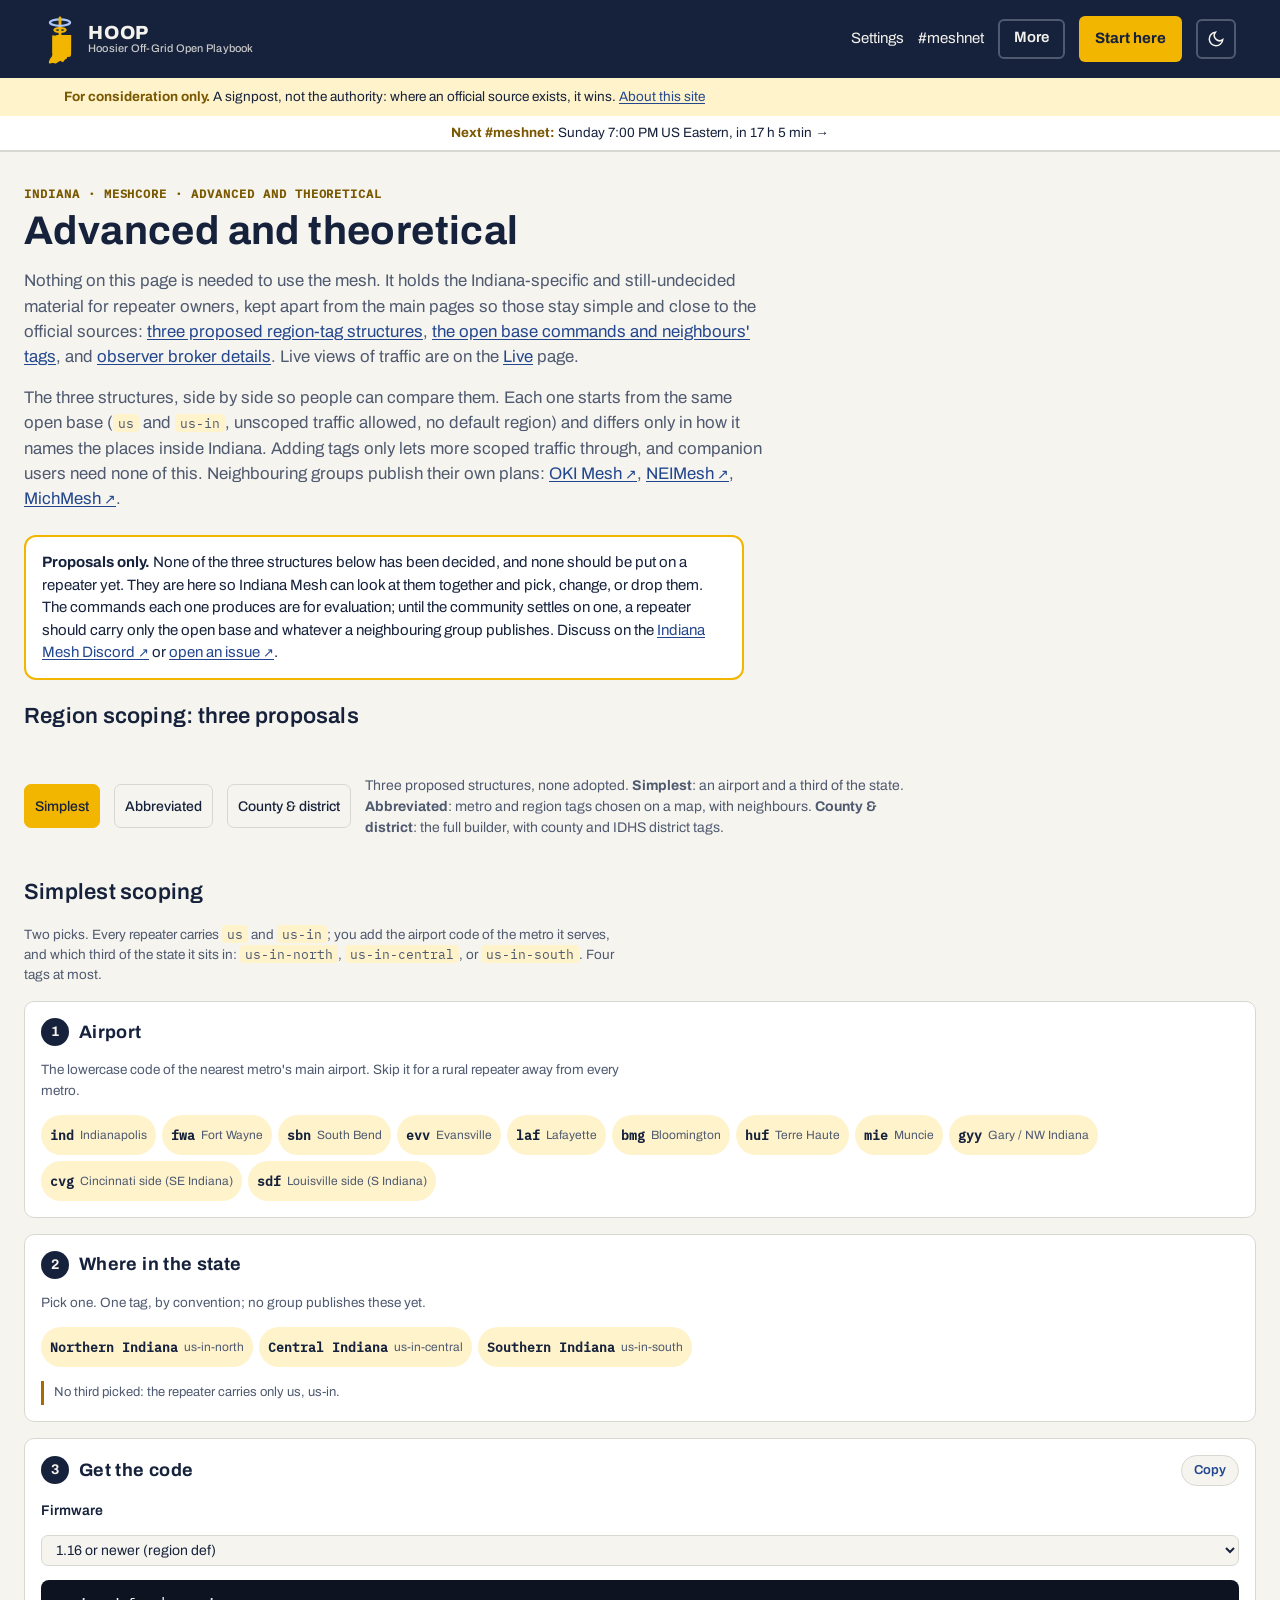
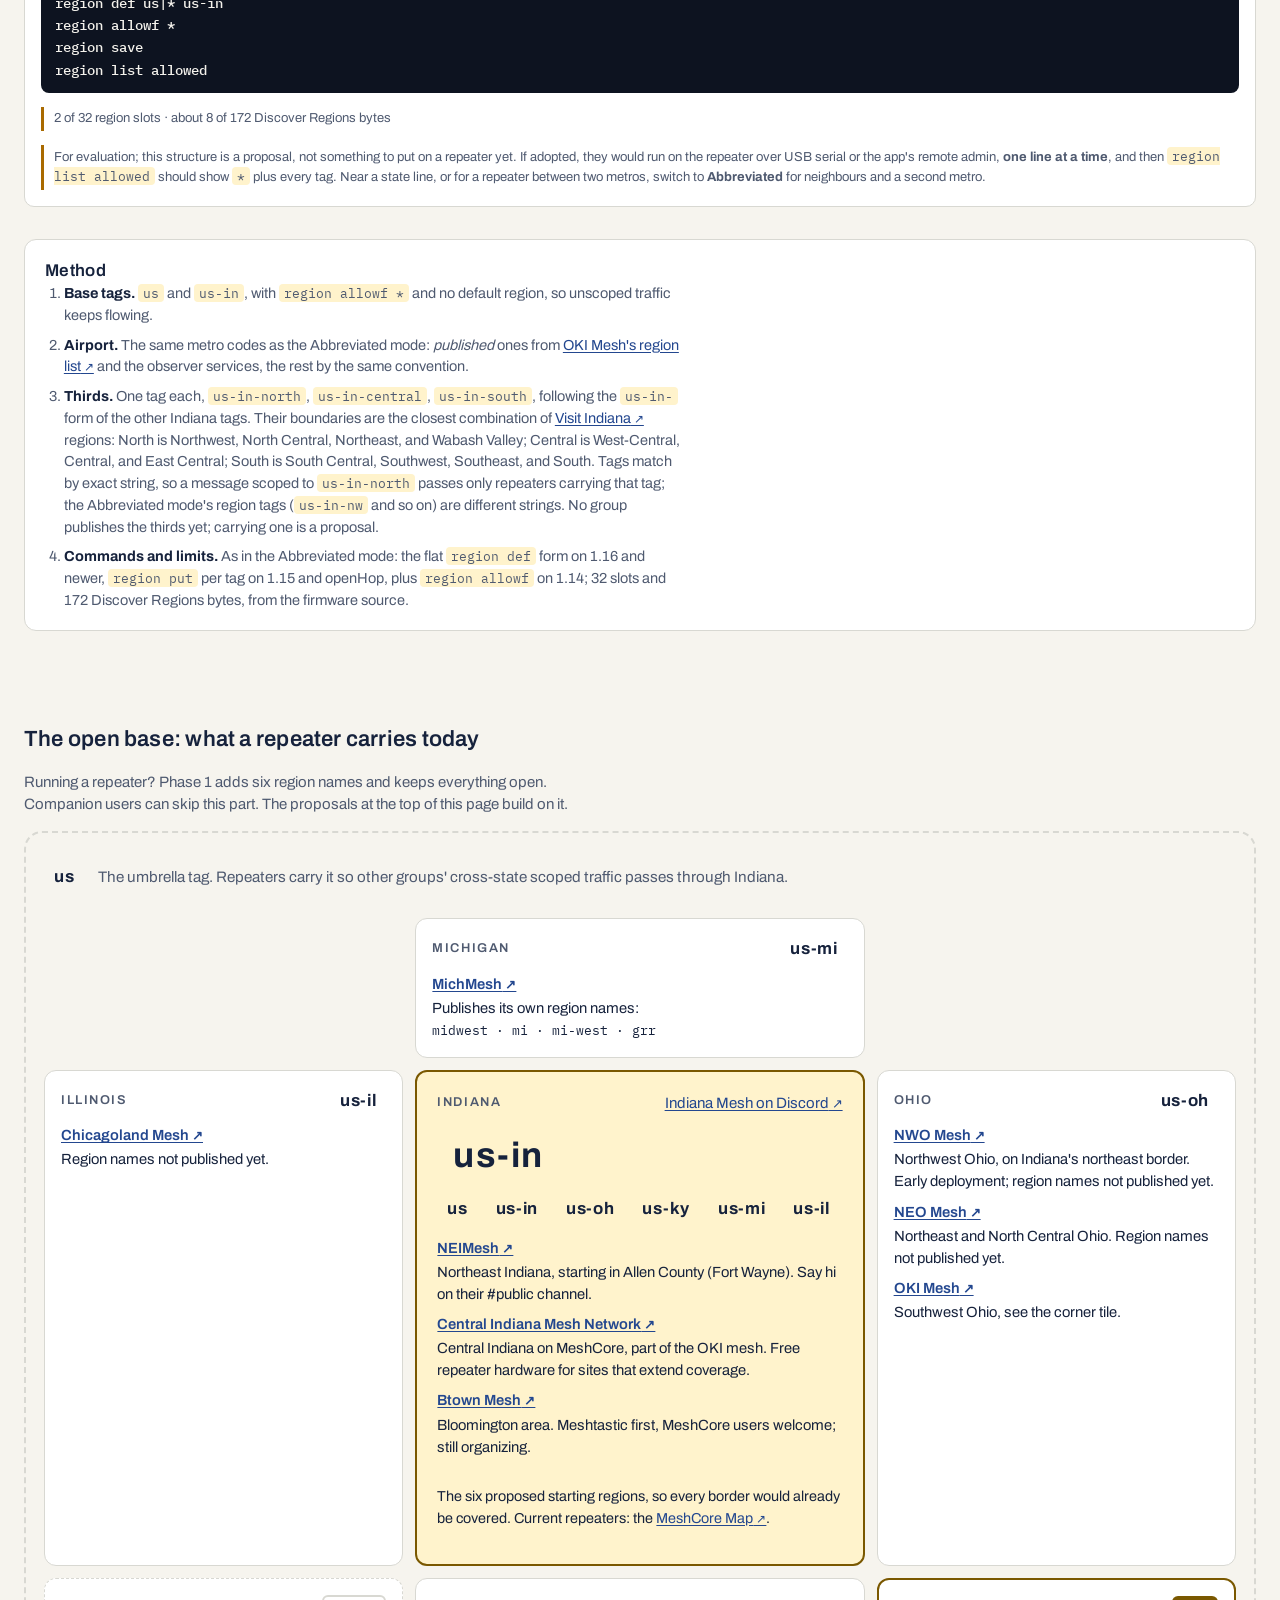
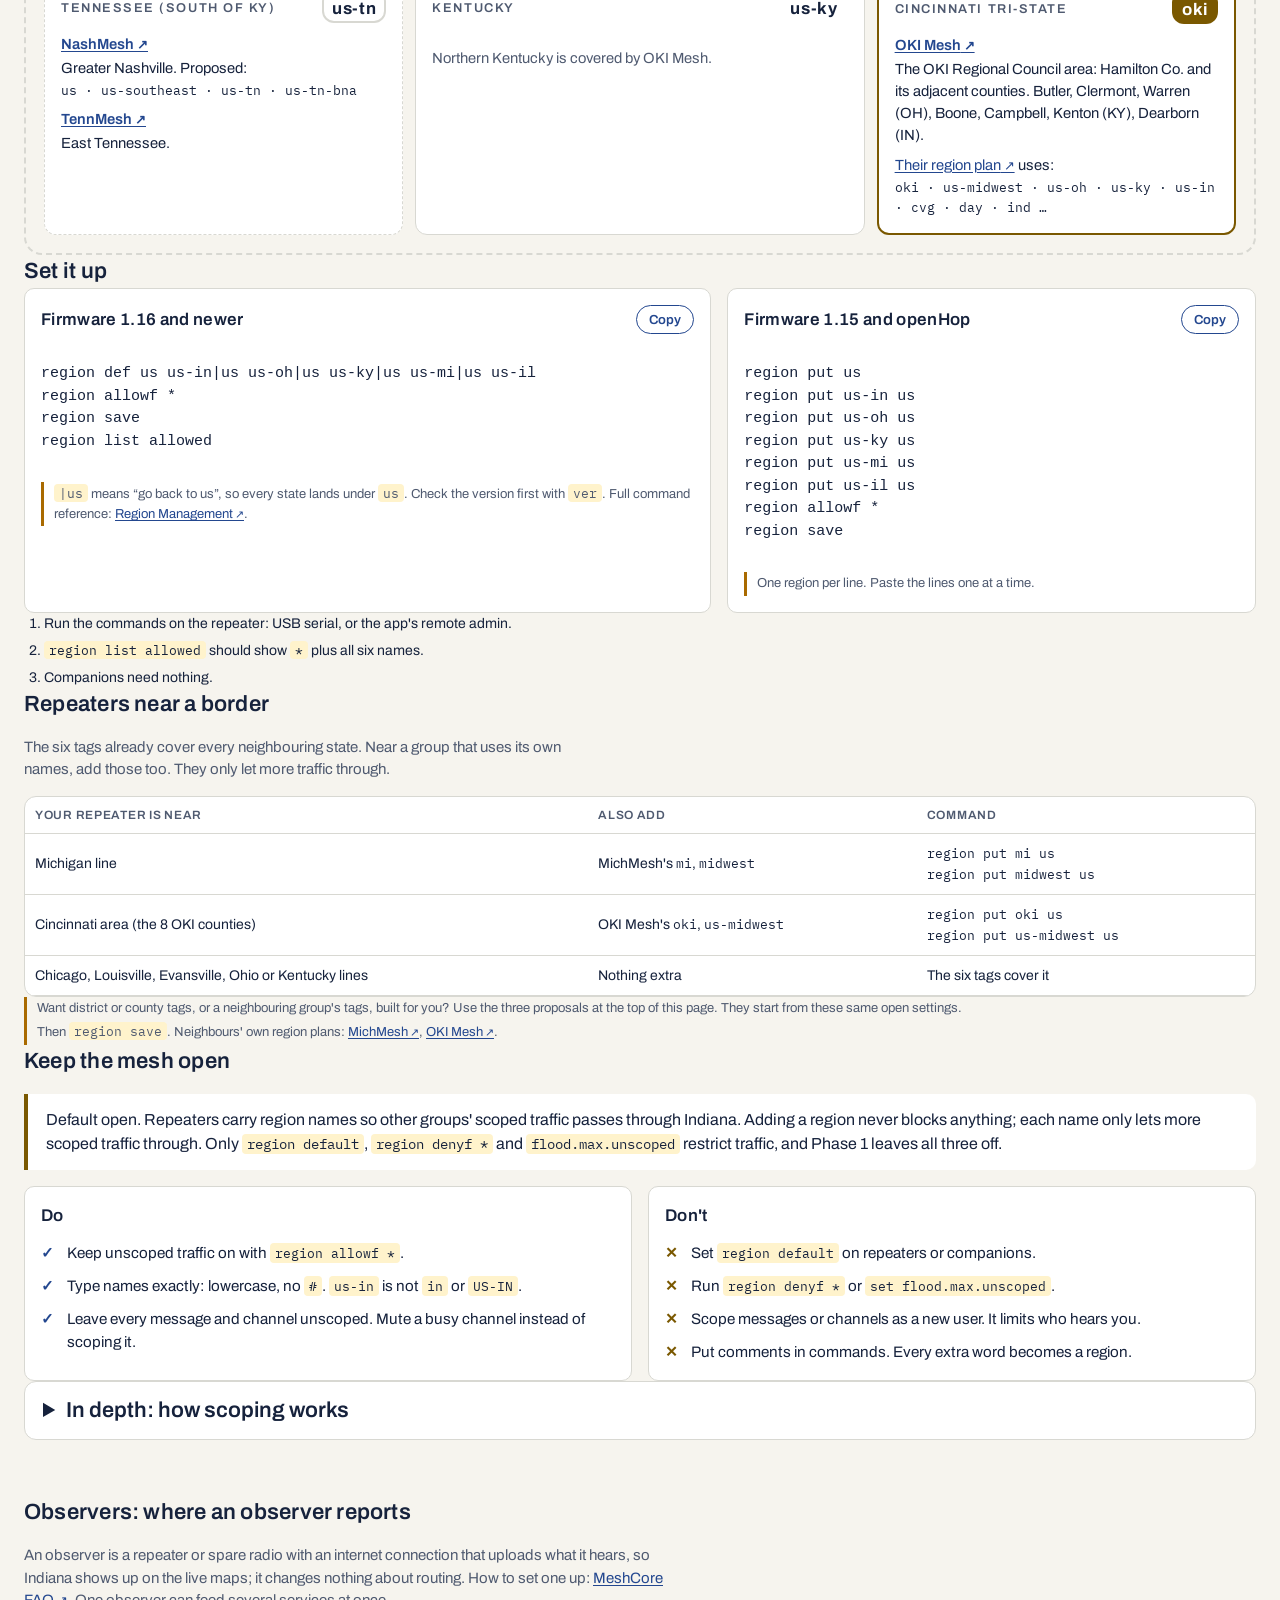
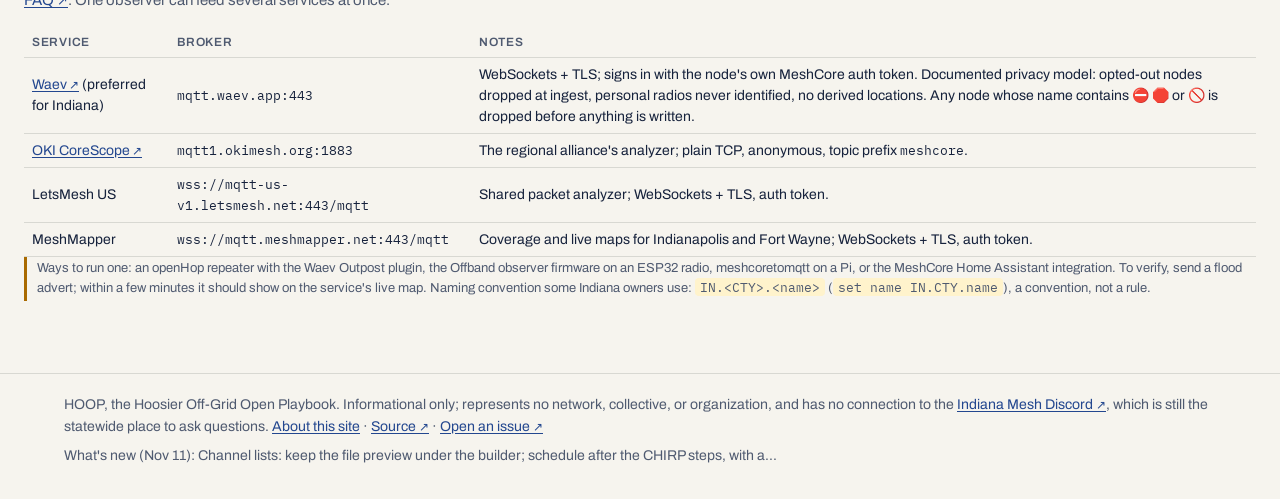
==== commit 89cf108f: "Rename the page to Channel lists and the net schedule; nav says Channels and nets Co-Authored-By: Cl" ====
--- a/advanced/index.html
+++ b/advanced/index.html
@@ -303,7 +303,7 @@
       <a class="main" href="../meshnet/">#meshnet</a>
       <a href="../#map">Map</a>
       <a href="../live/">Live</a>
-      <a href="../channels/">Channel lists</a>
+      <a href="../channels/">Channels and nets</a>
       <a href="../projects/">Projects</a>
       <a href="../emergency/">For agencies</a>
     </span>
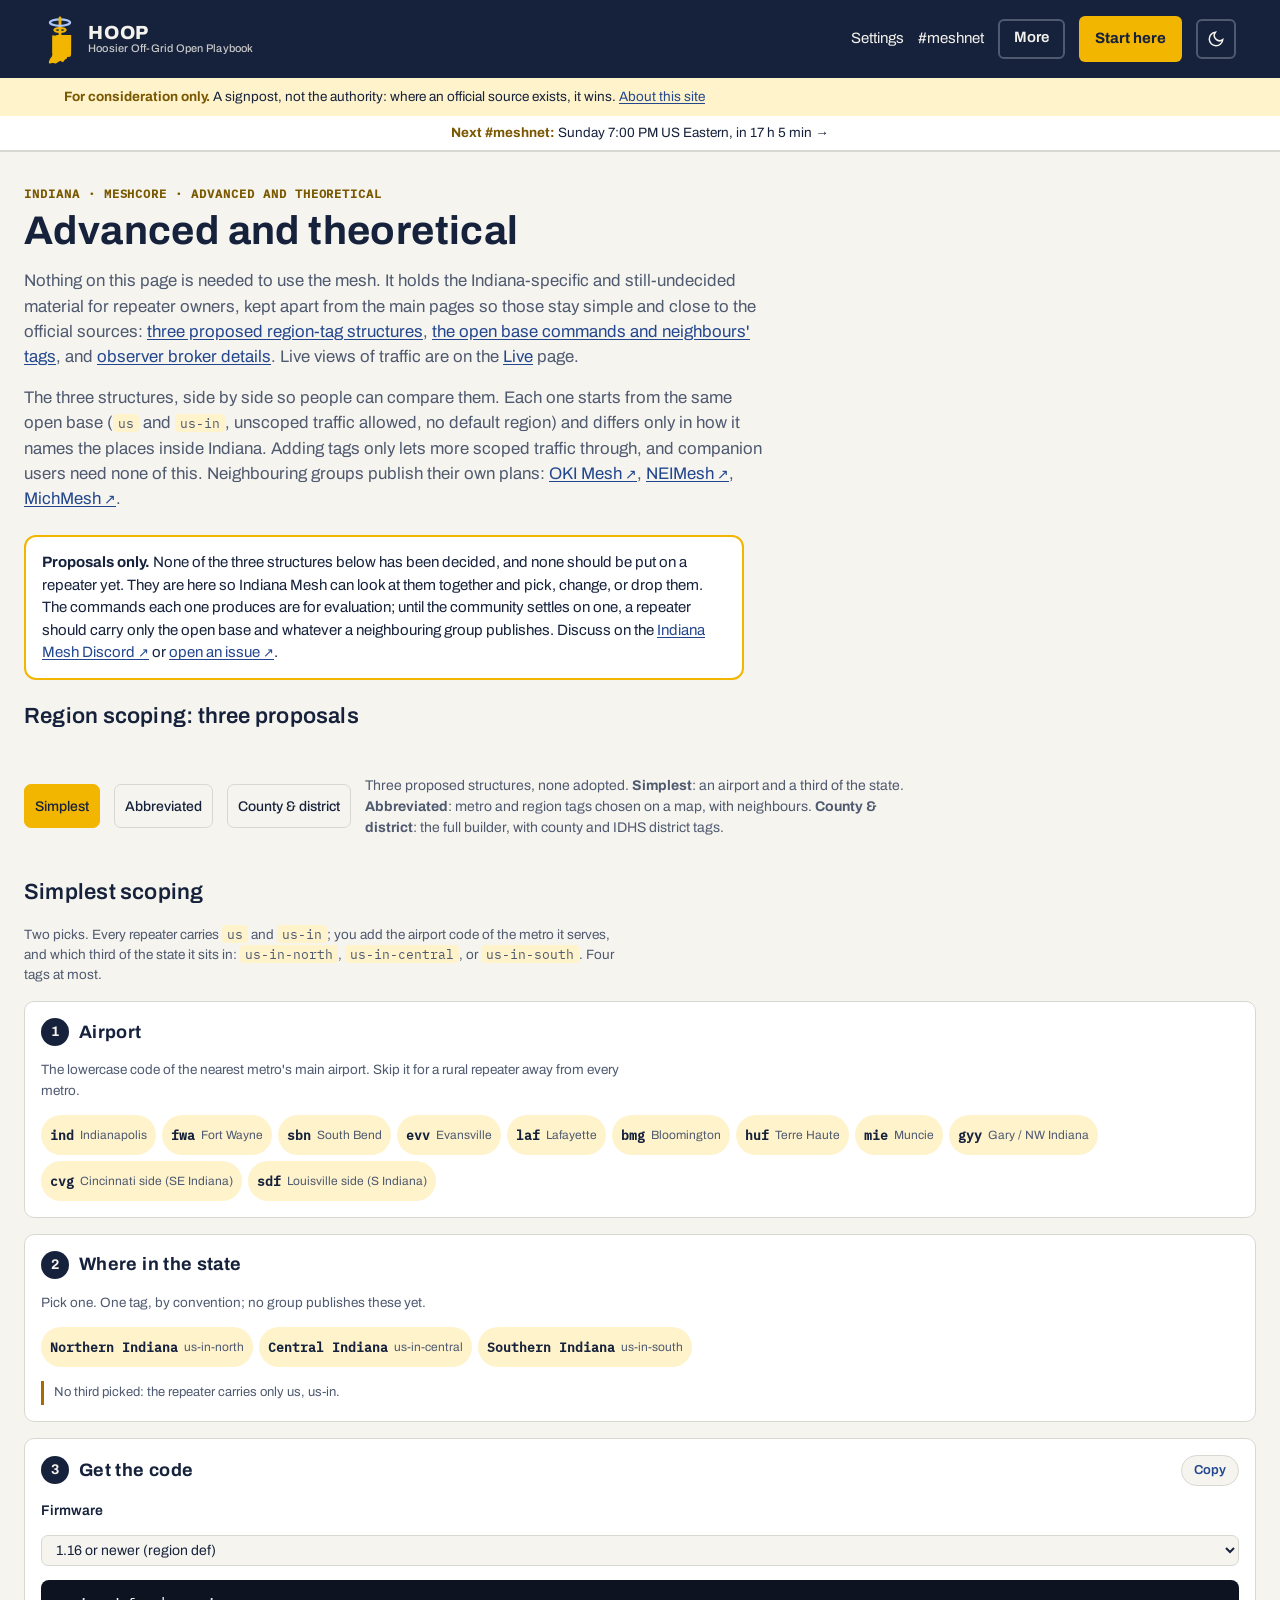
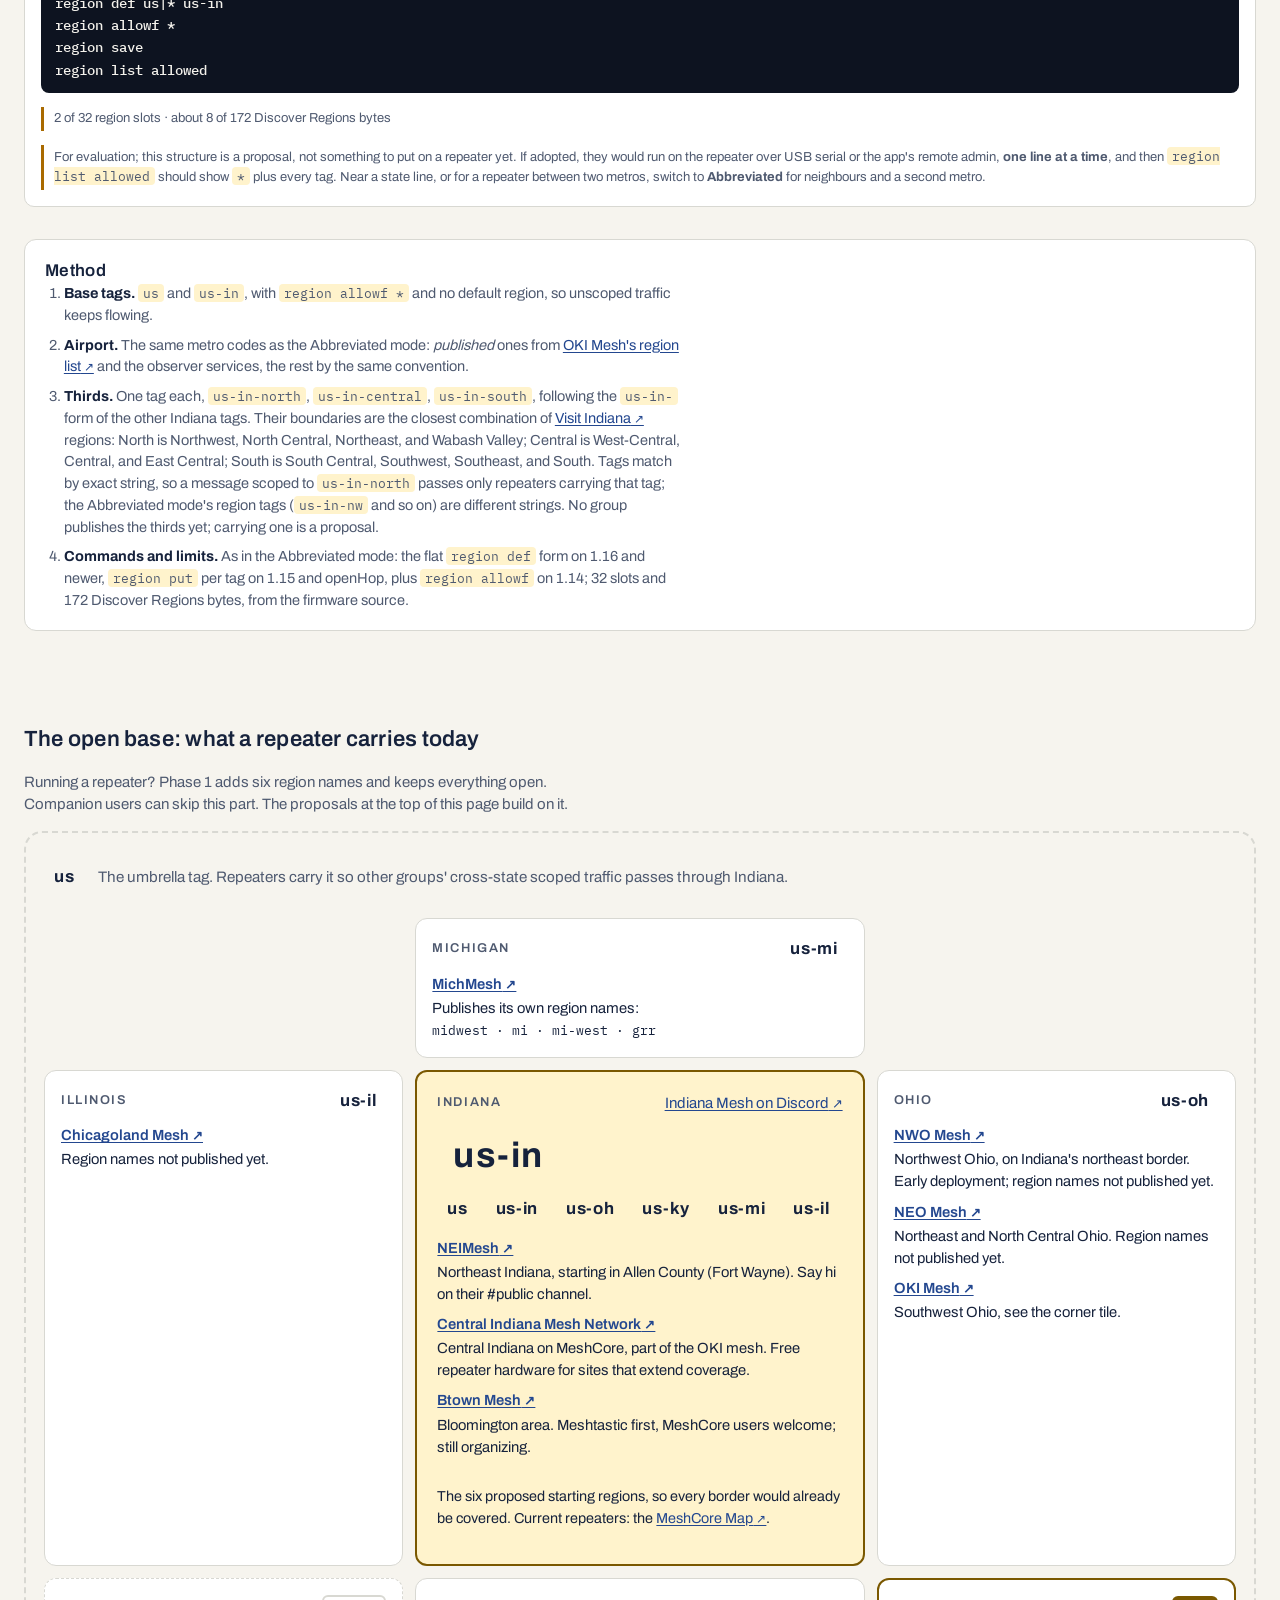
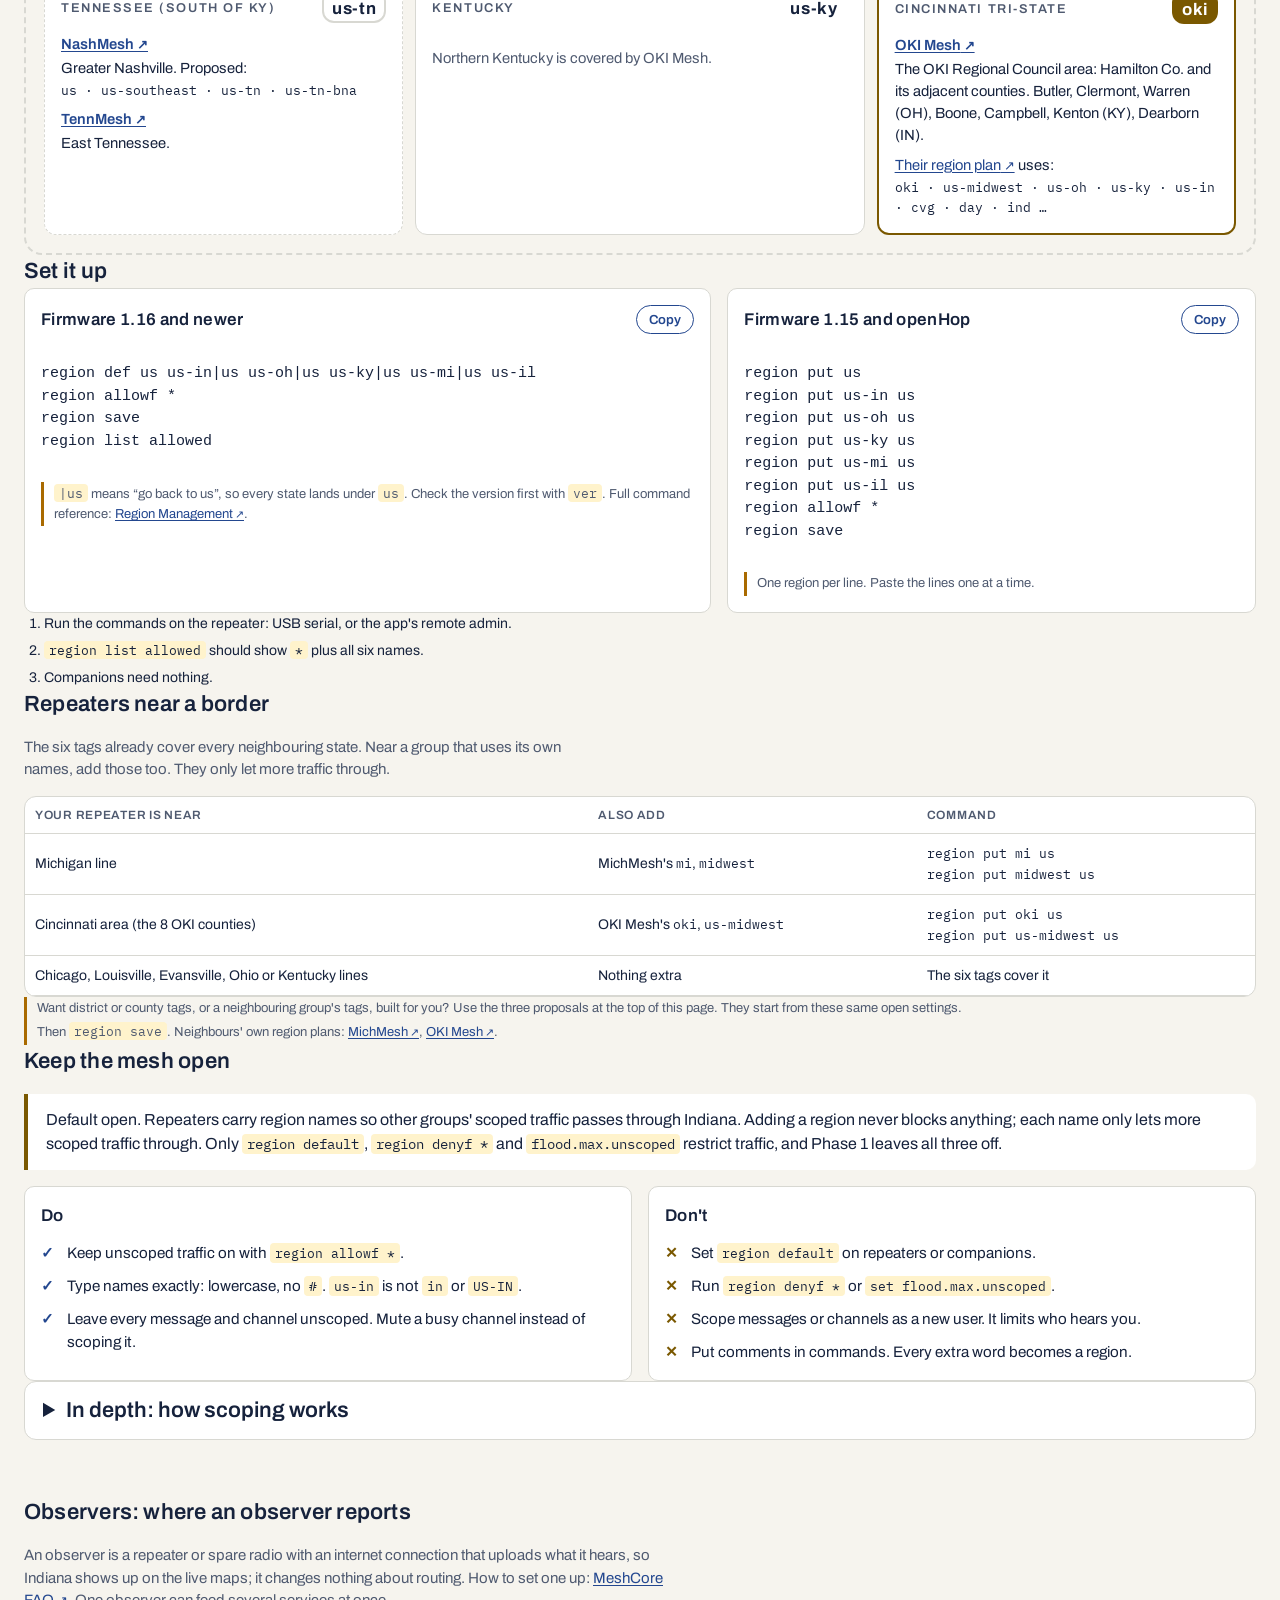
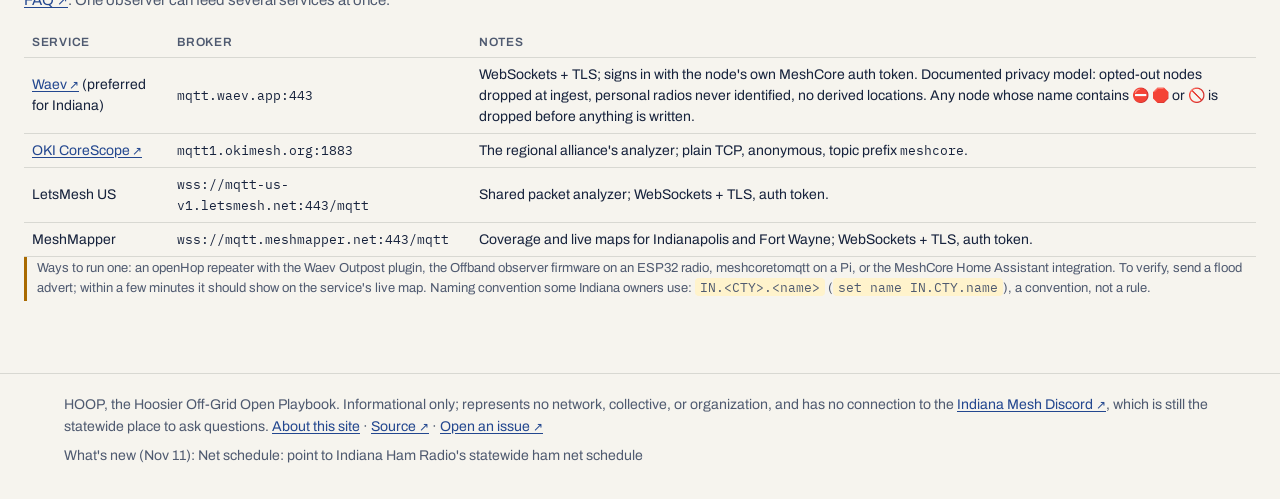
==== commit 756b980e: "Links to a section land on it: keep the target in view while late content loads Co-Authored-By: Clau" ====
--- a/advanced/index.html
+++ b/advanced/index.html
@@ -18,7 +18,7 @@
 <meta property="og:image:height" content="630">
 <meta name="twitter:card" content="summary_large_image">
 <link rel="preload" href="../assets/fonts/archivo.woff2" as="font" type="font/woff2" crossorigin>
-<link rel="stylesheet" href="../assets/site.css?v=20261111t">
+<link rel="stylesheet" href="../assets/site.css?v=20261112c">
 <style>
 /* Advanced: the region scope builder. Tool tokens mapped onto the site's; map tints per theme. */
 .sb { --ink: var(--fg); --accent: var(--signal); --accent-soft: var(--signal-soft); --code-ink: var(--code-fg);
@@ -822,6 +822,6 @@
 <script src="counties.js"></script>
 <script src="builder.js"></script>
 <script src="modes.js"></script>
-<script src="../assets/site.js?v=20261111t"></script>
+<script src="../assets/site.js?v=20261112c"></script>
 </body>
 </html>
--- a/assets/site.css
+++ b/assets/site.css
@@ -30,6 +30,7 @@
 }
 * { box-sizing: border-box; }
 [hidden] { display: none !important; }
+[id] { scroll-margin-top: 12px; }
 html, body { margin: 0; }
 body { background: var(--bg); color: var(--fg); font: 400 16px/1.55 var(--body); }
 a { color: var(--link); text-underline-offset: 2px; }
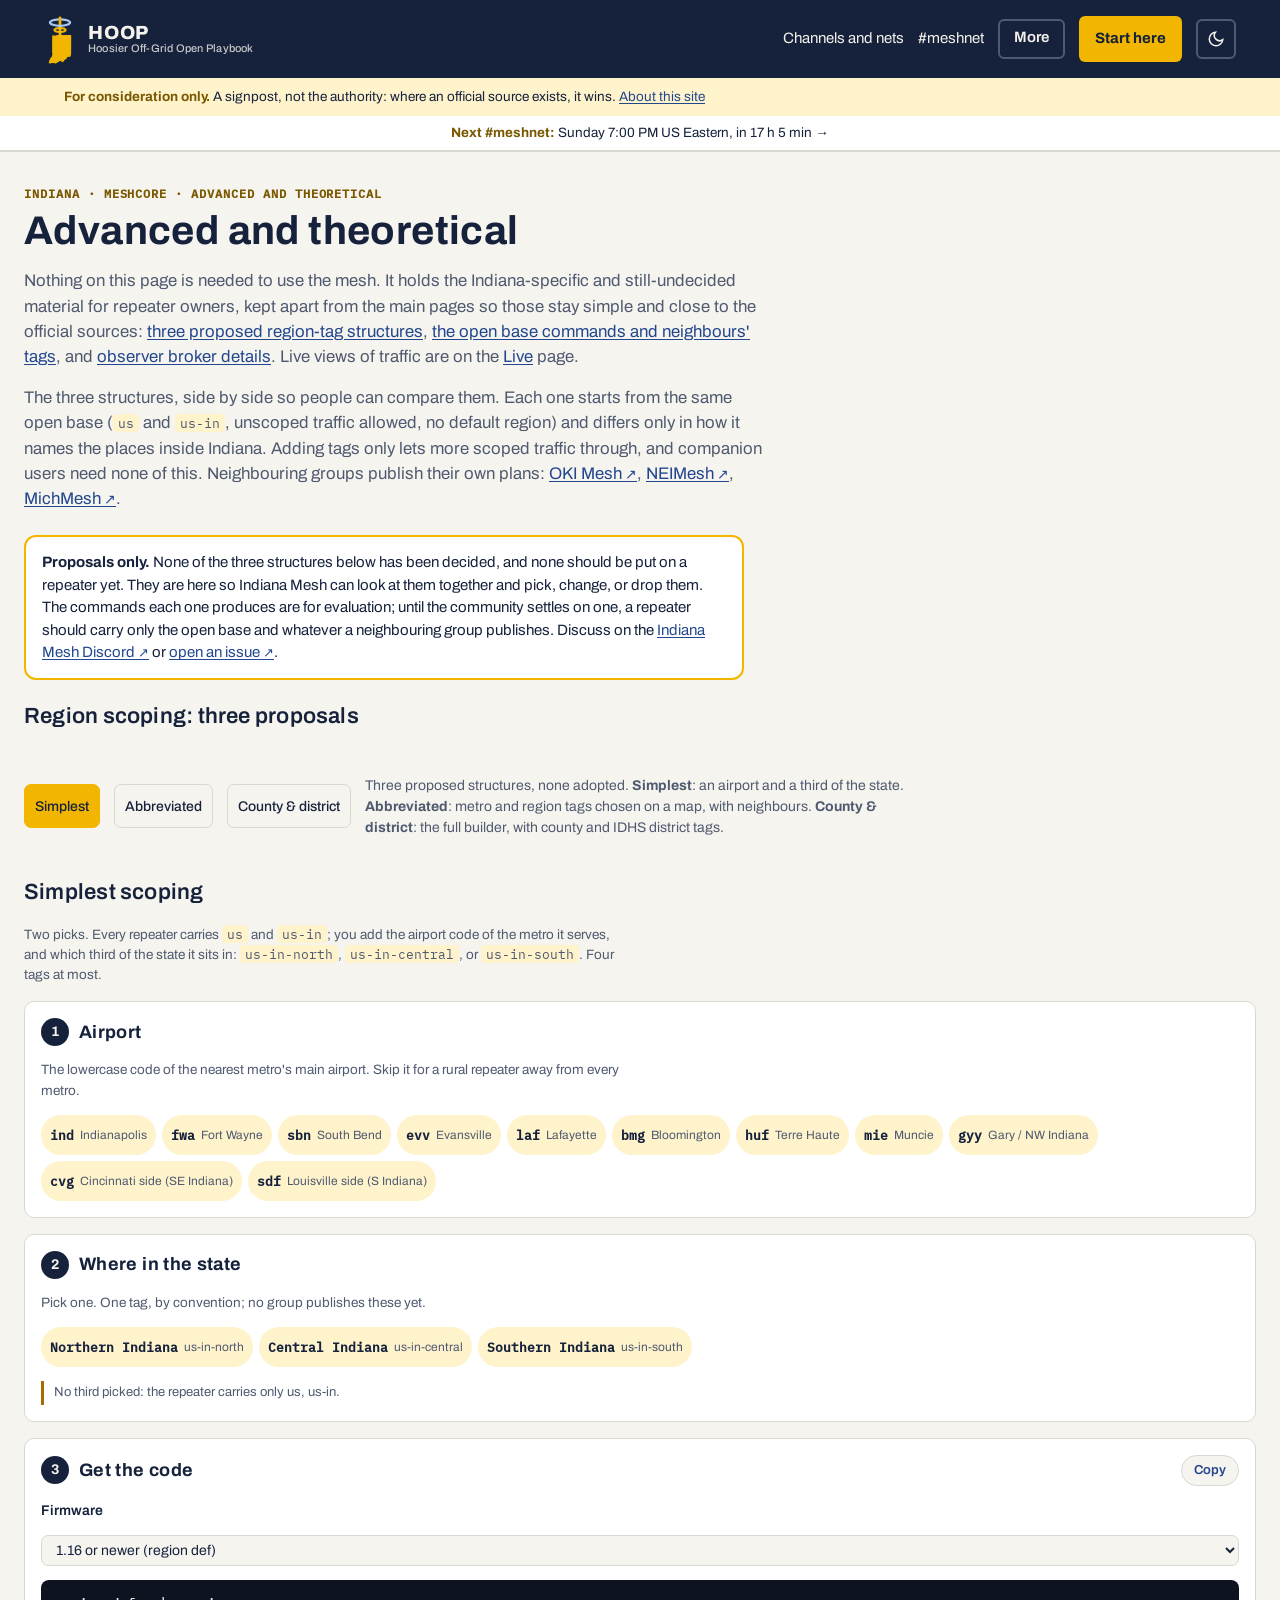
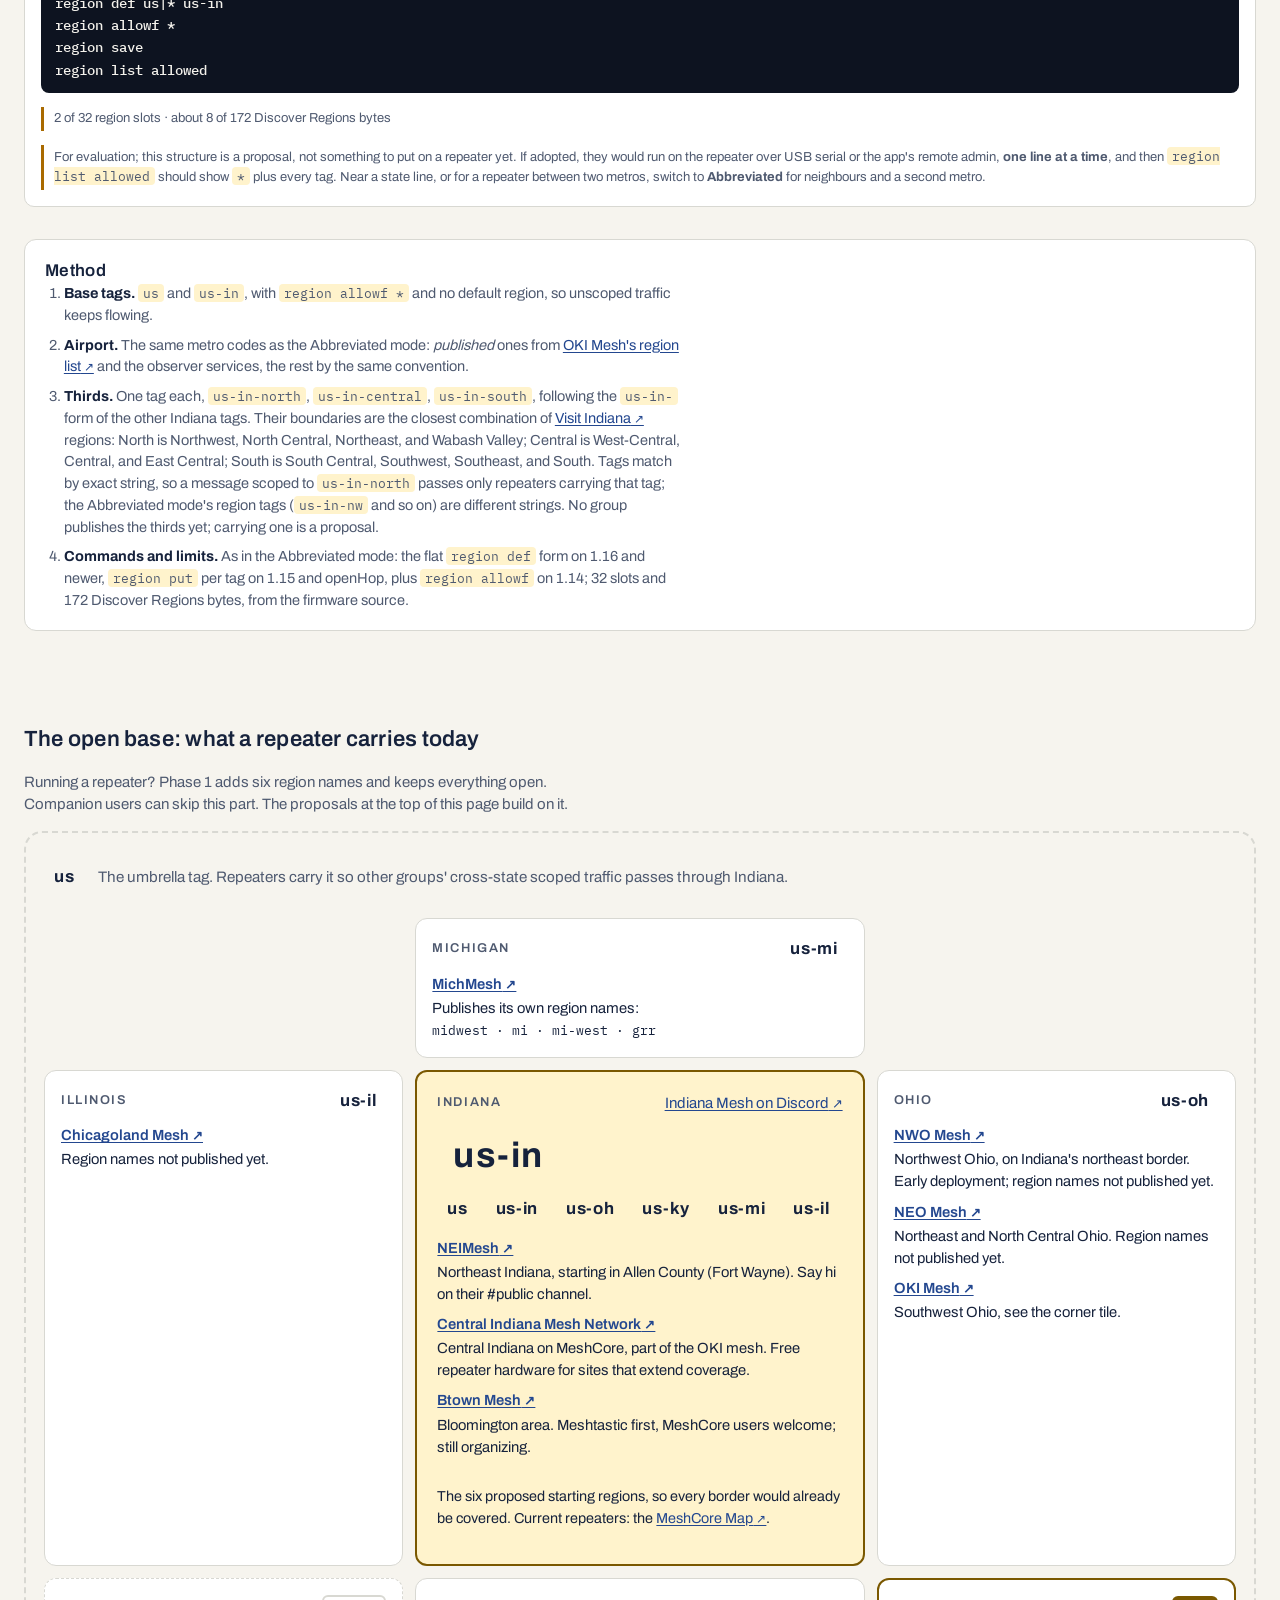
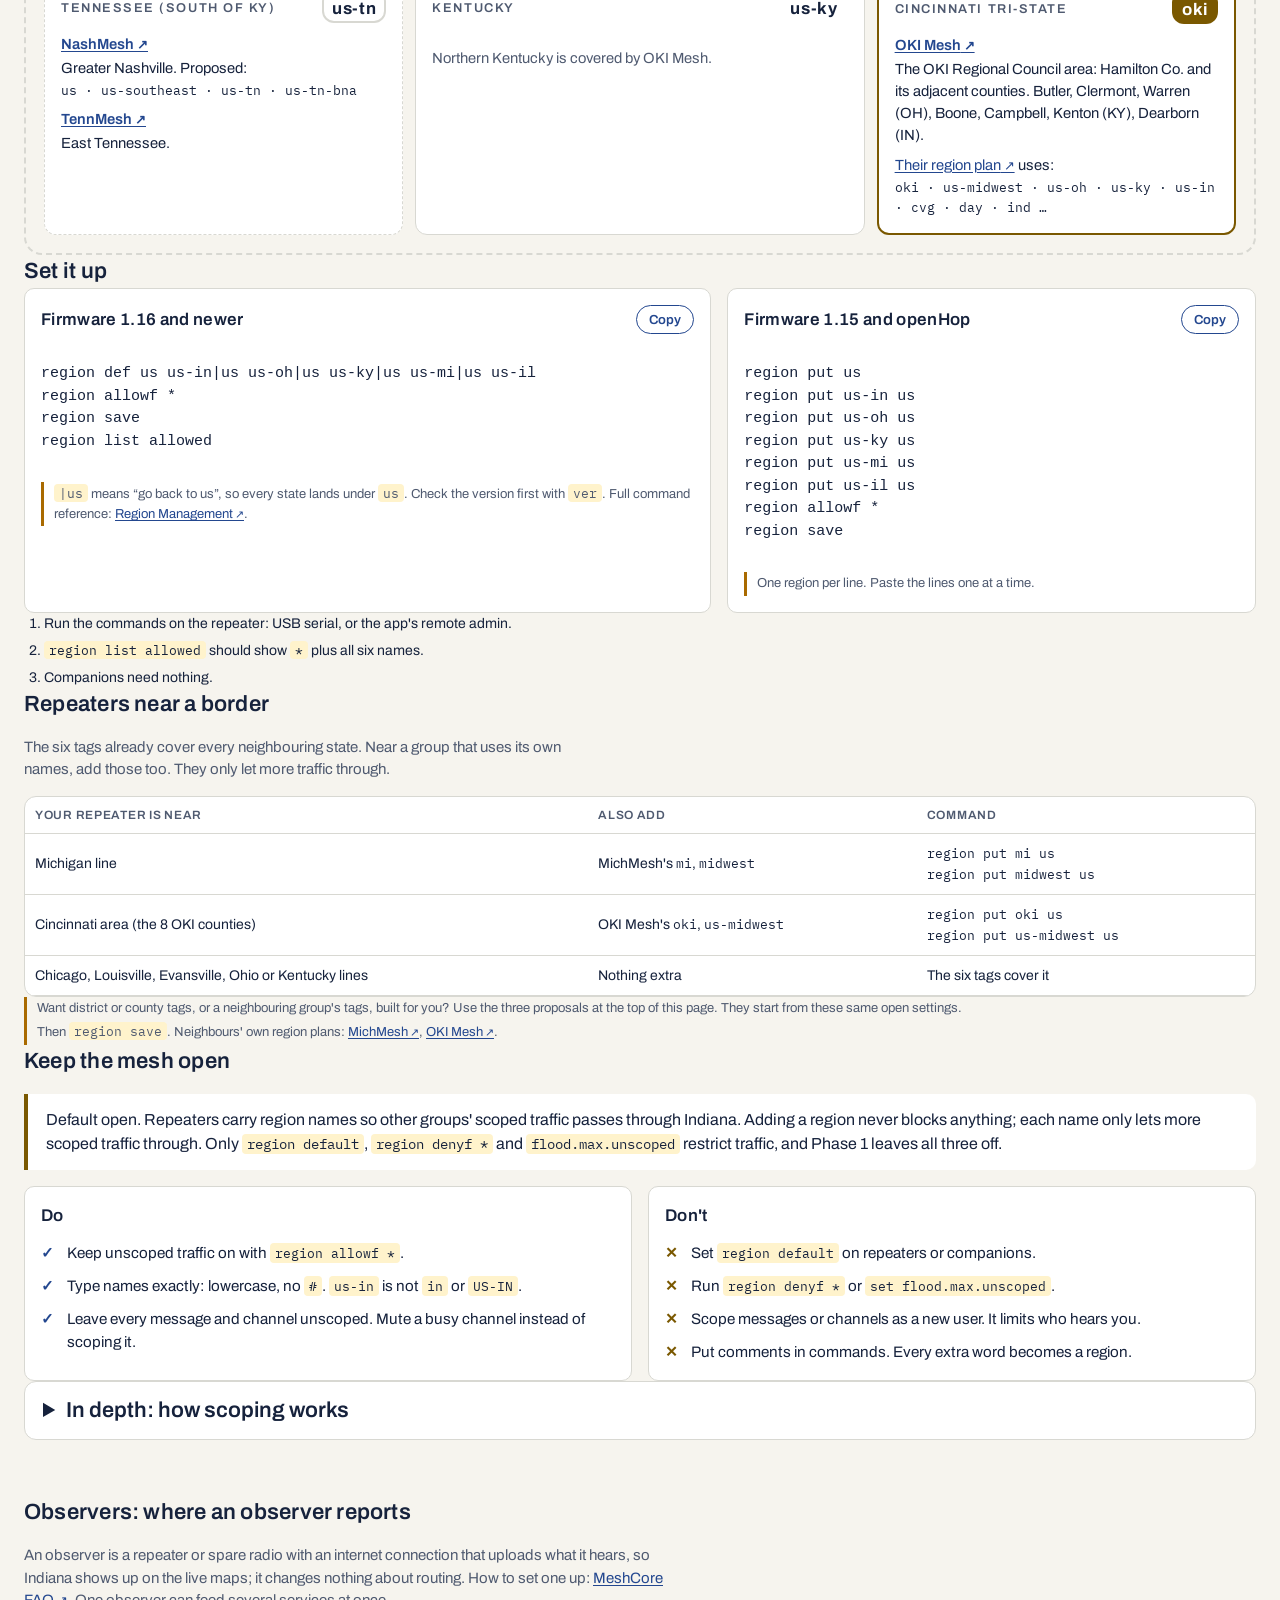
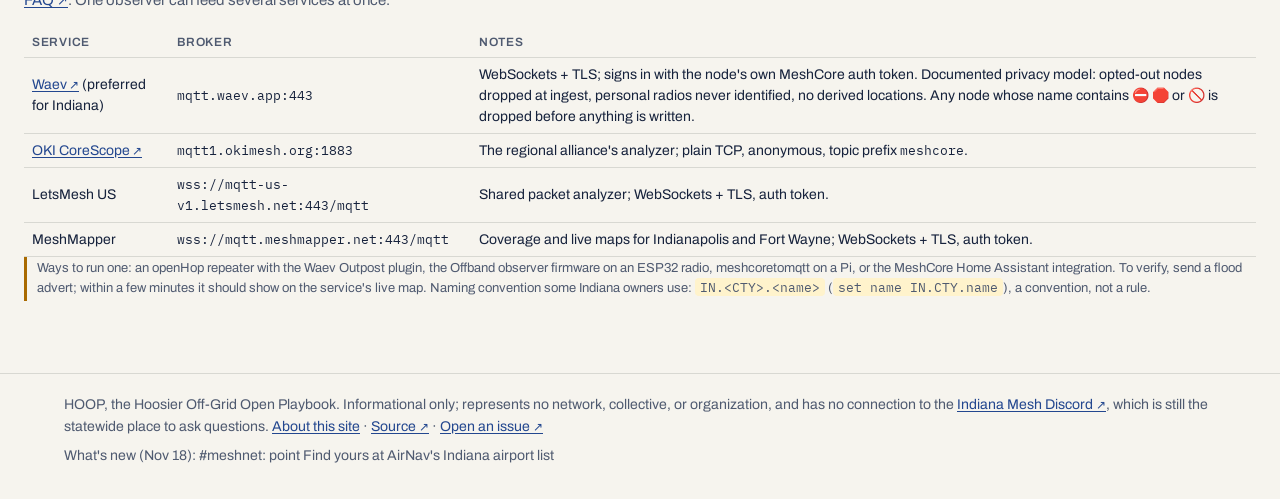
==== commit 7206784a: "Simplify: link out more, keep less by hand Start page: each step is now one line and a link to MeshC" ====
--- a/advanced/index.html
+++ b/advanced/index.html
@@ -299,11 +299,11 @@
   <nav class="site-nav" aria-label="Site">
     <button type="button" class="nav-menu" id="navMenu" aria-expanded="false" aria-controls="navMore"><span class="l-more">More</span><span class="l-menu">Menu</span></button>
     <span class="nav-more" id="navMore">
-      <a class="main" href="../#protocols">Settings</a>
+      <a class="main" href="../channels/">Channels and nets</a>
       <a class="main" href="../meshnet/">#meshnet</a>
       <a href="../#map">Map</a>
       <a href="../live/">Live</a>
-      <a href="../channels/">Channels and nets</a>
+      <a href="../#protocols">Settings</a>
       <a href="../projects/">Projects</a>
       <a href="../emergency/">For agencies</a>
     </span>
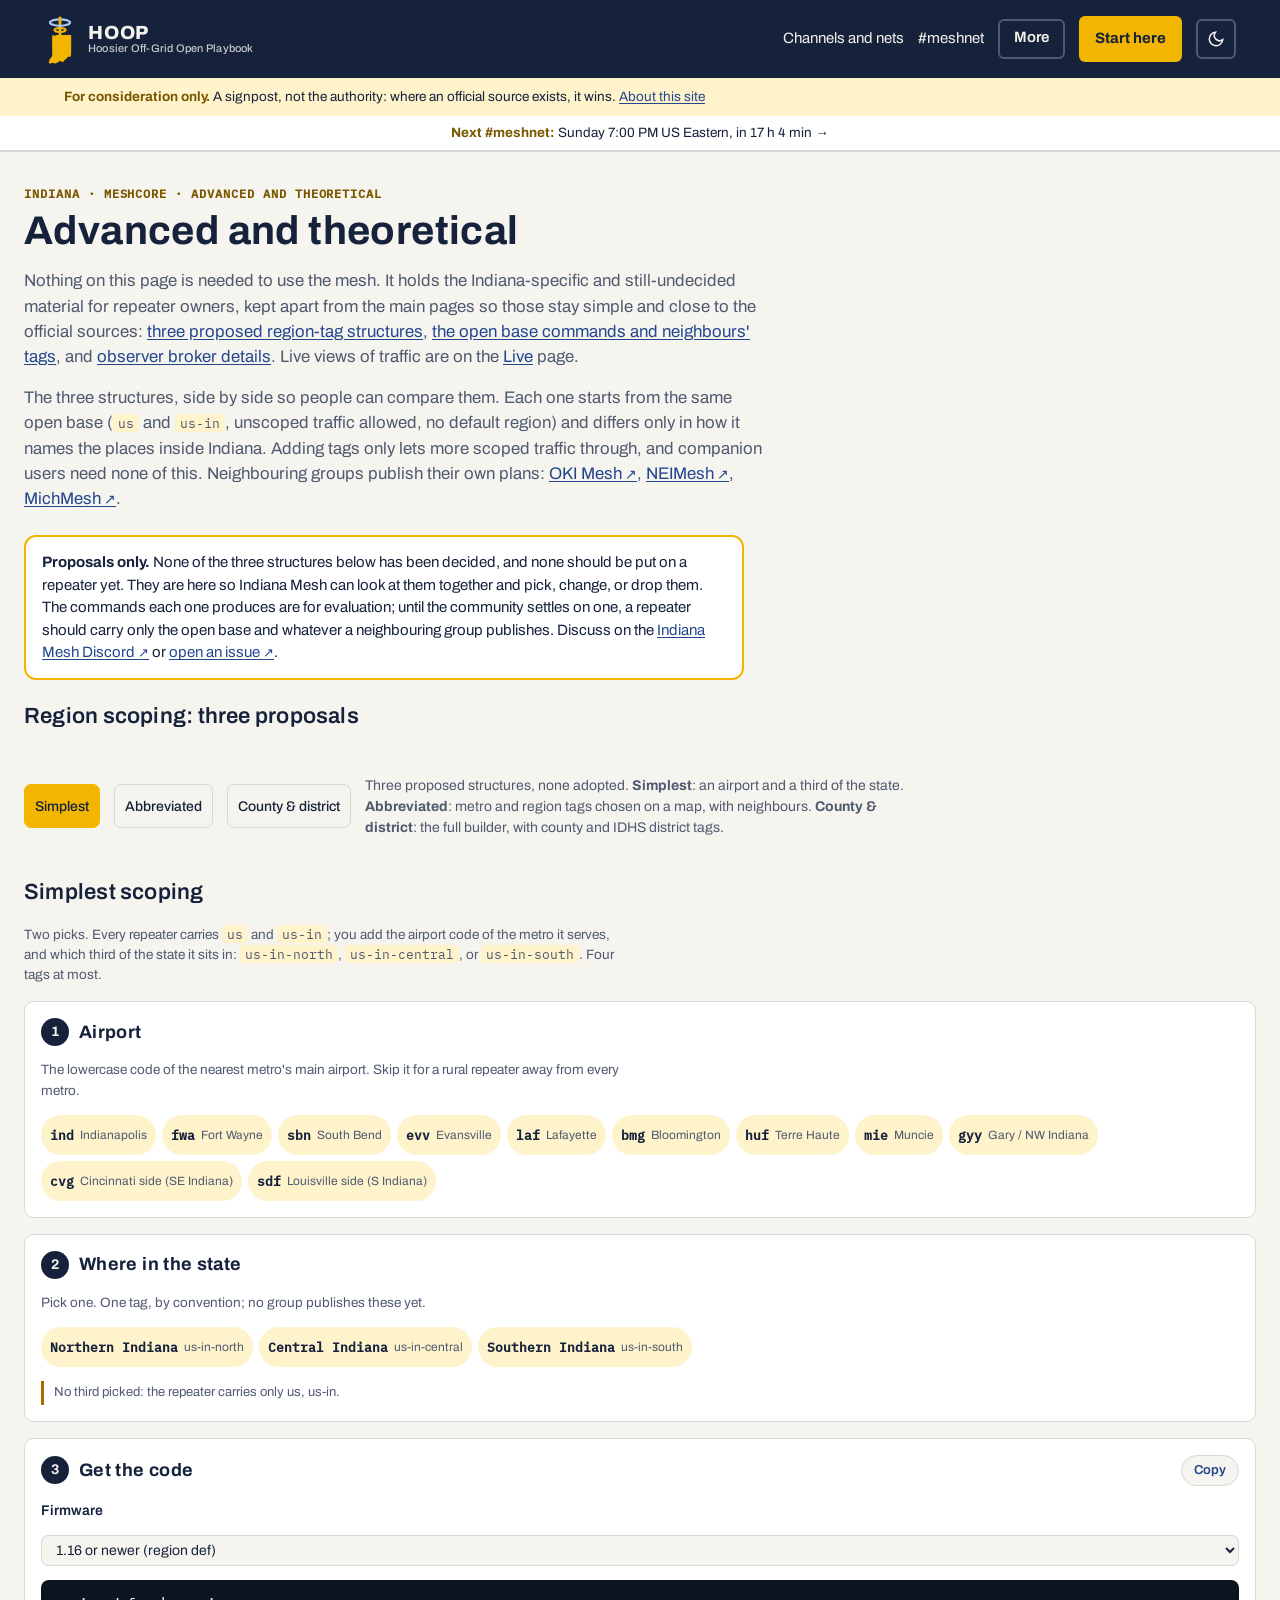
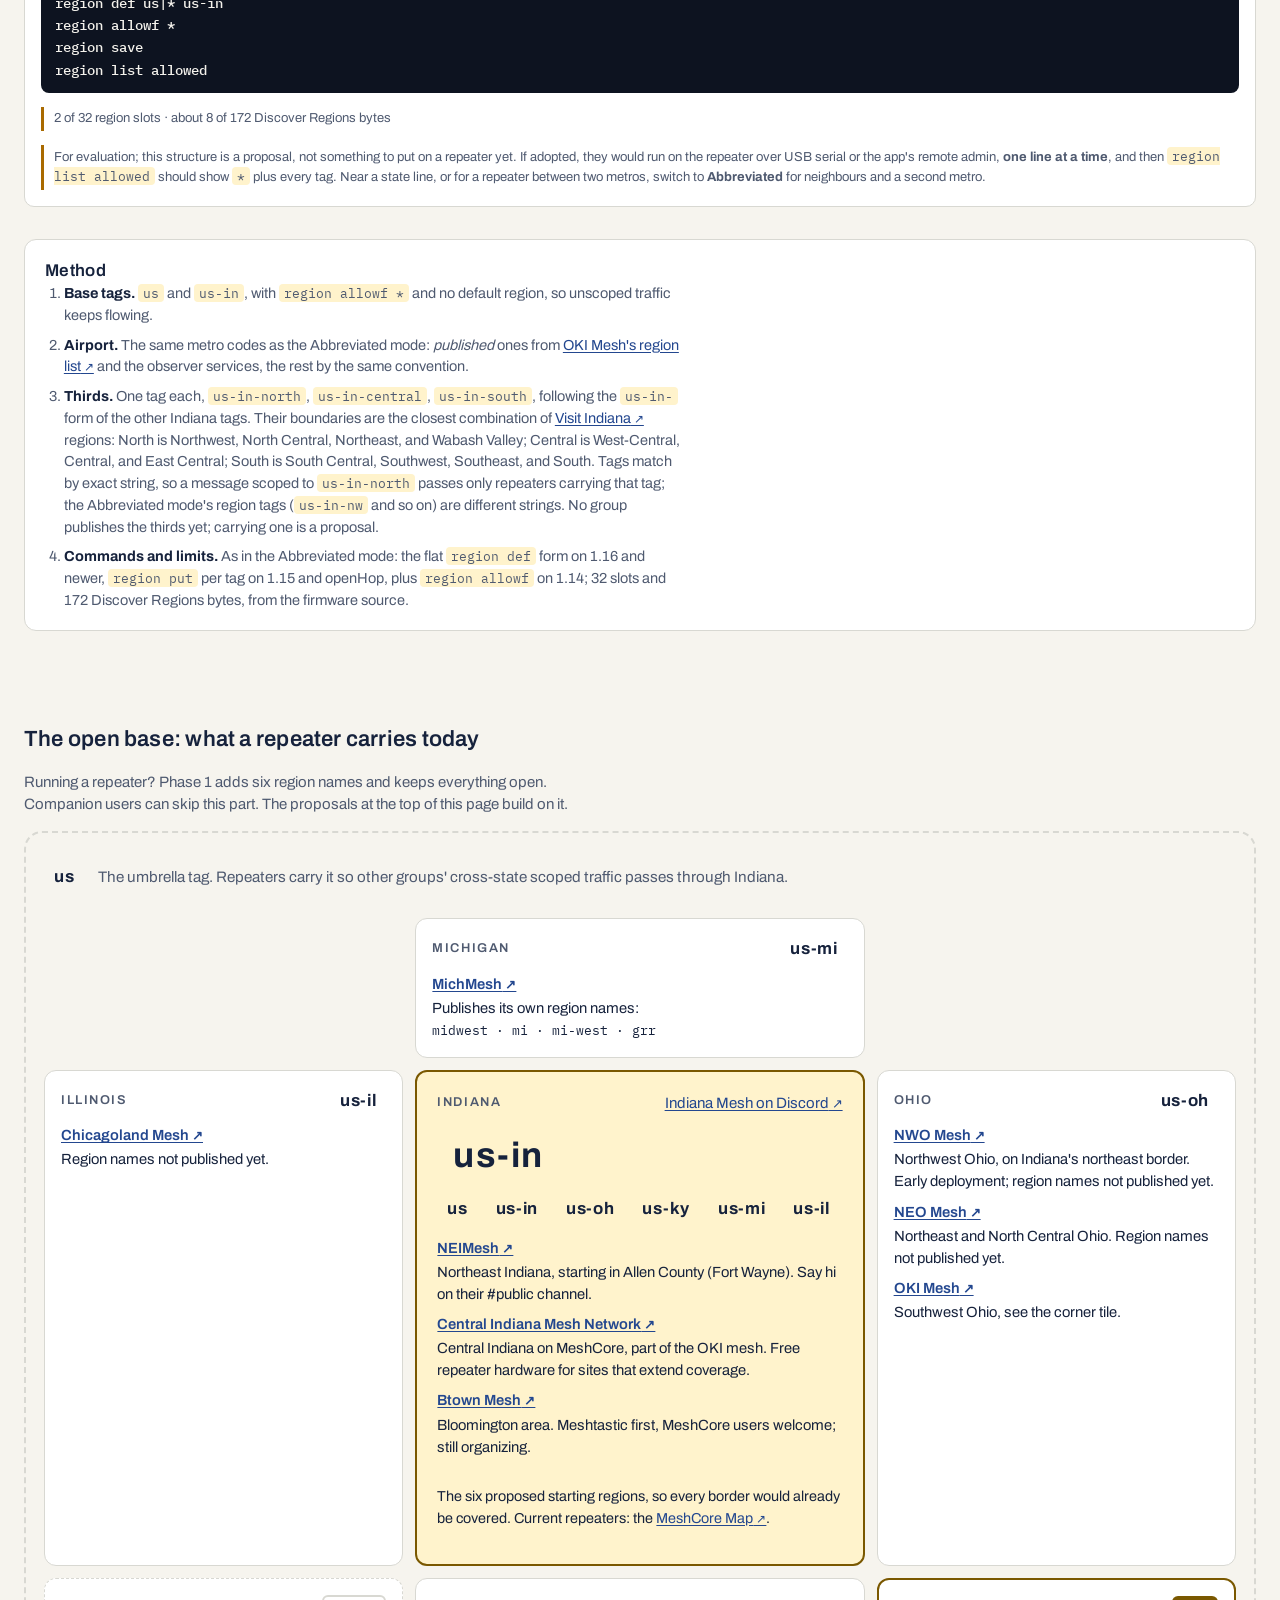
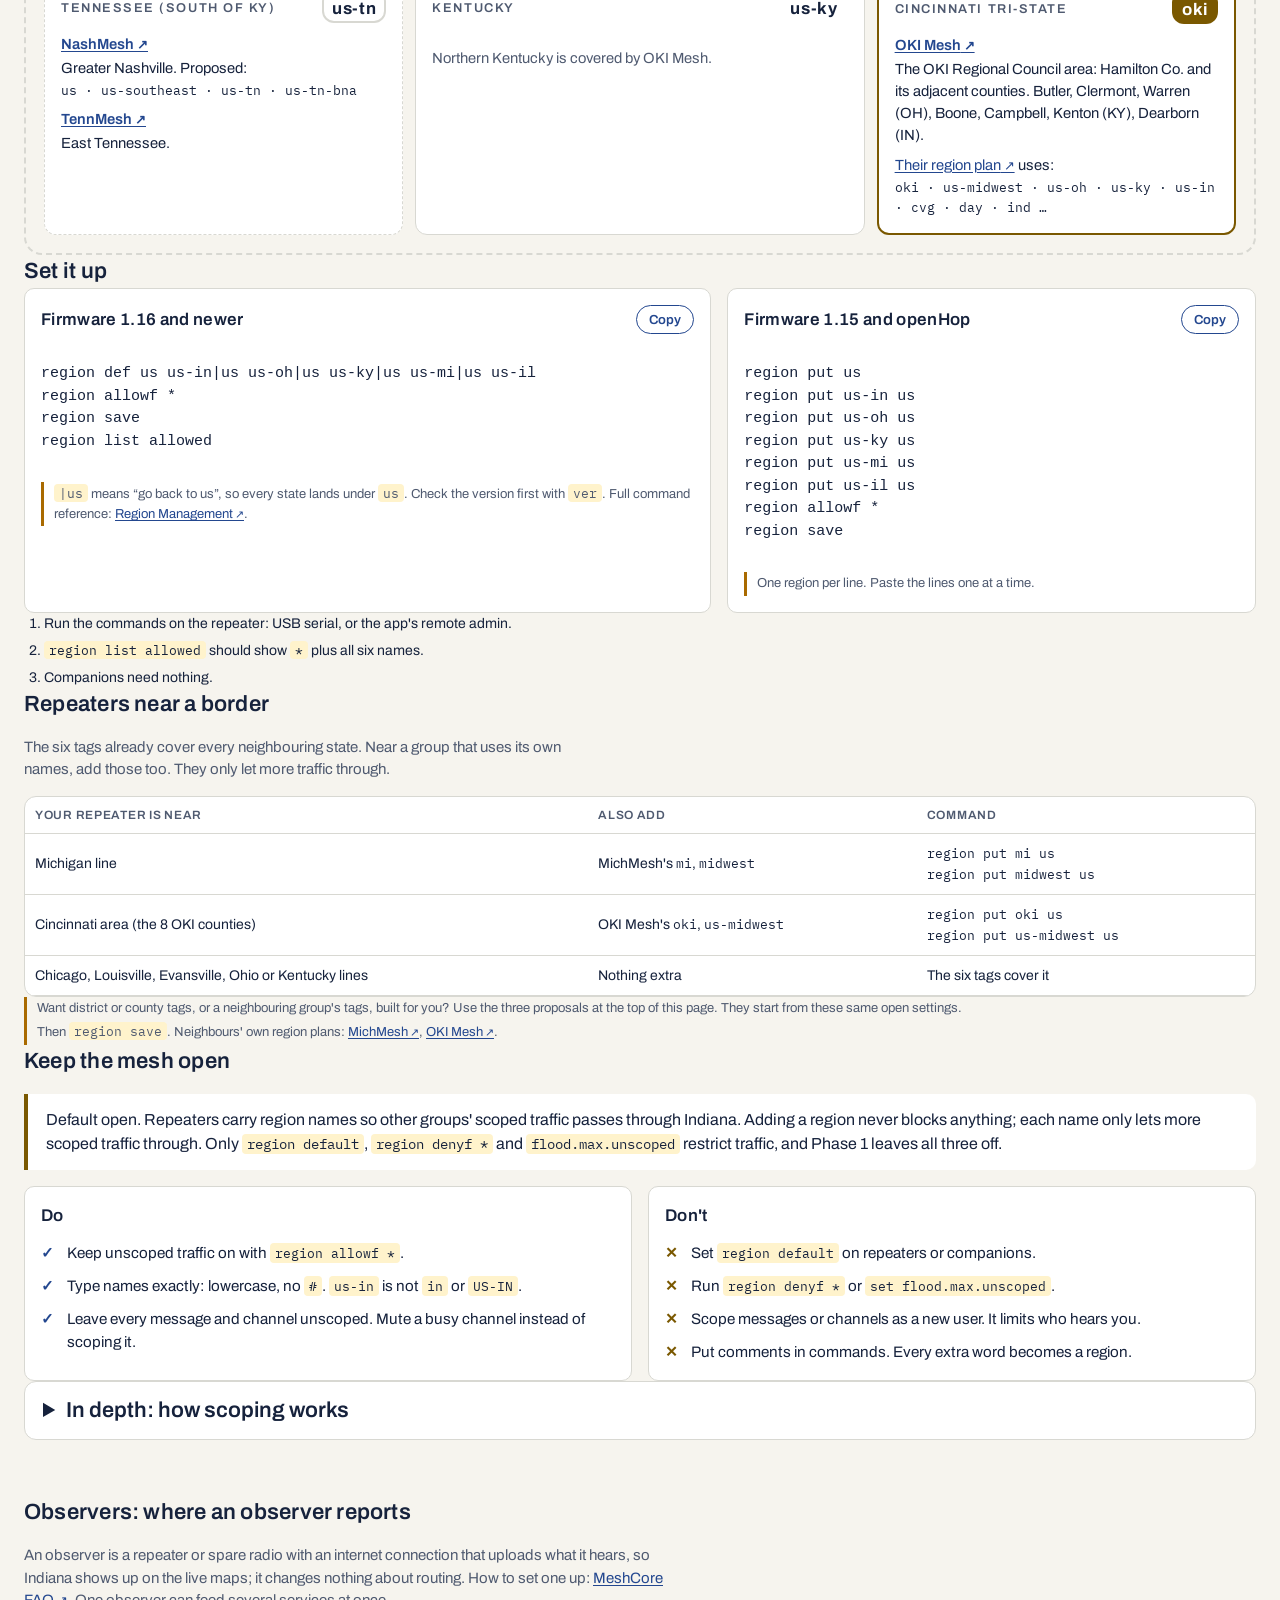
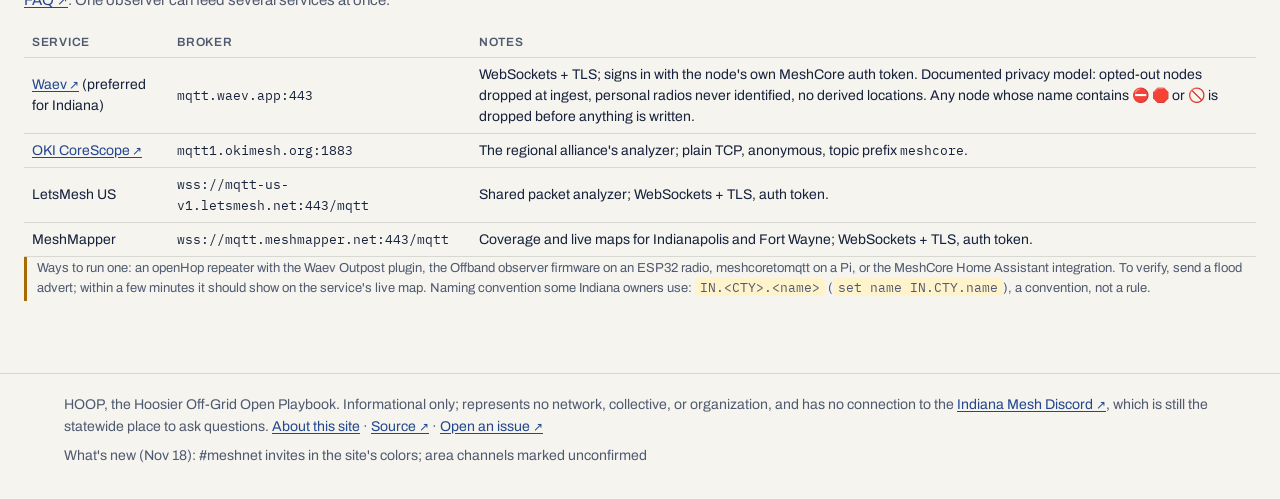
==== commit a7b251d1: "Link previews: redraw the picture with the signpost headline and give it a new address Chat apps and" ====
--- a/advanced/index.html
+++ b/advanced/index.html
@@ -13,7 +13,7 @@
 <meta property="og:title" content="Advanced and theoretical">
 <meta property="og:description" content="Indiana-specific material for MeshCore repeater owners, for consideration only: proposed region structures, open base commands, observer brokers.">
 <meta property="og:url" content="https://mutiny19.github.io/hoop/advanced/">
-<meta property="og:image" content="https://mutiny19.github.io/hoop/assets/social.png">
+<meta property="og:image" content="https://mutiny19.github.io/hoop/assets/social.png?v=2">
 <meta property="og:image:width" content="1200">
 <meta property="og:image:height" content="630">
 <meta name="twitter:card" content="summary_large_image">
